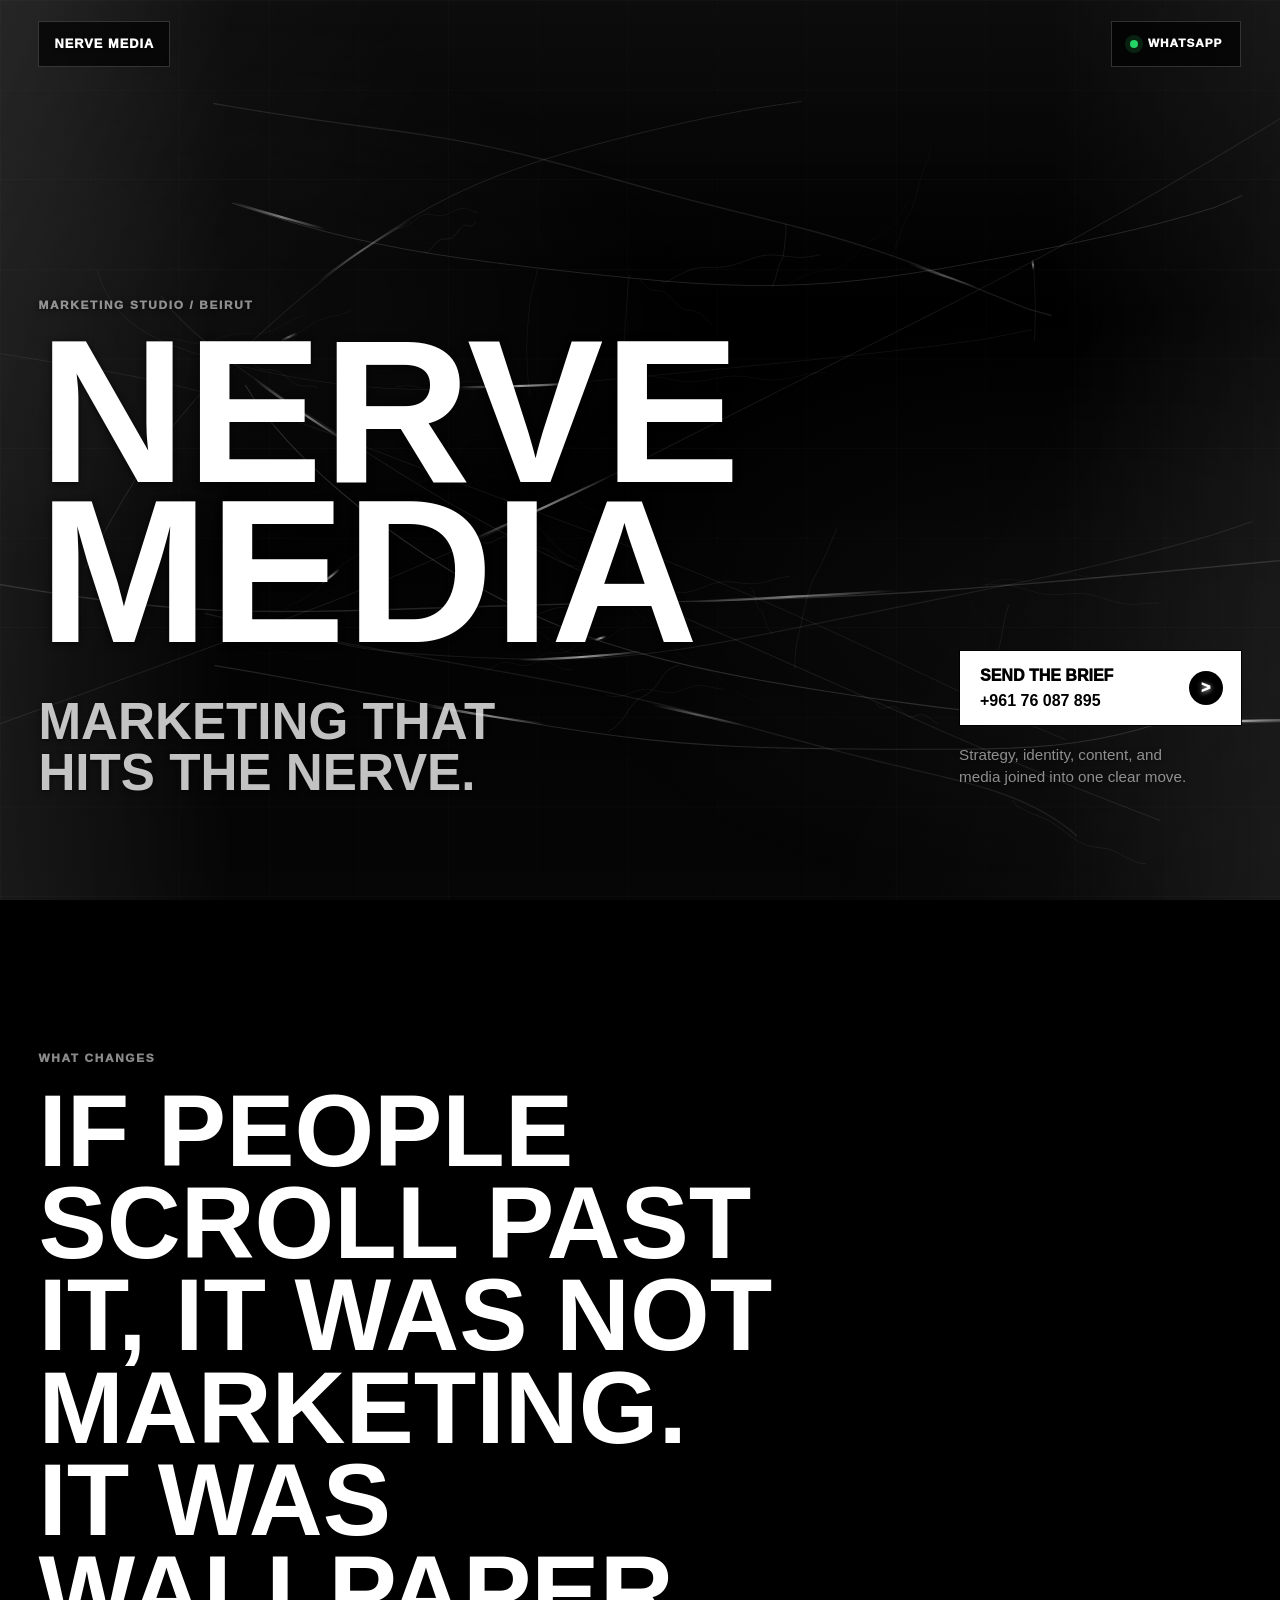
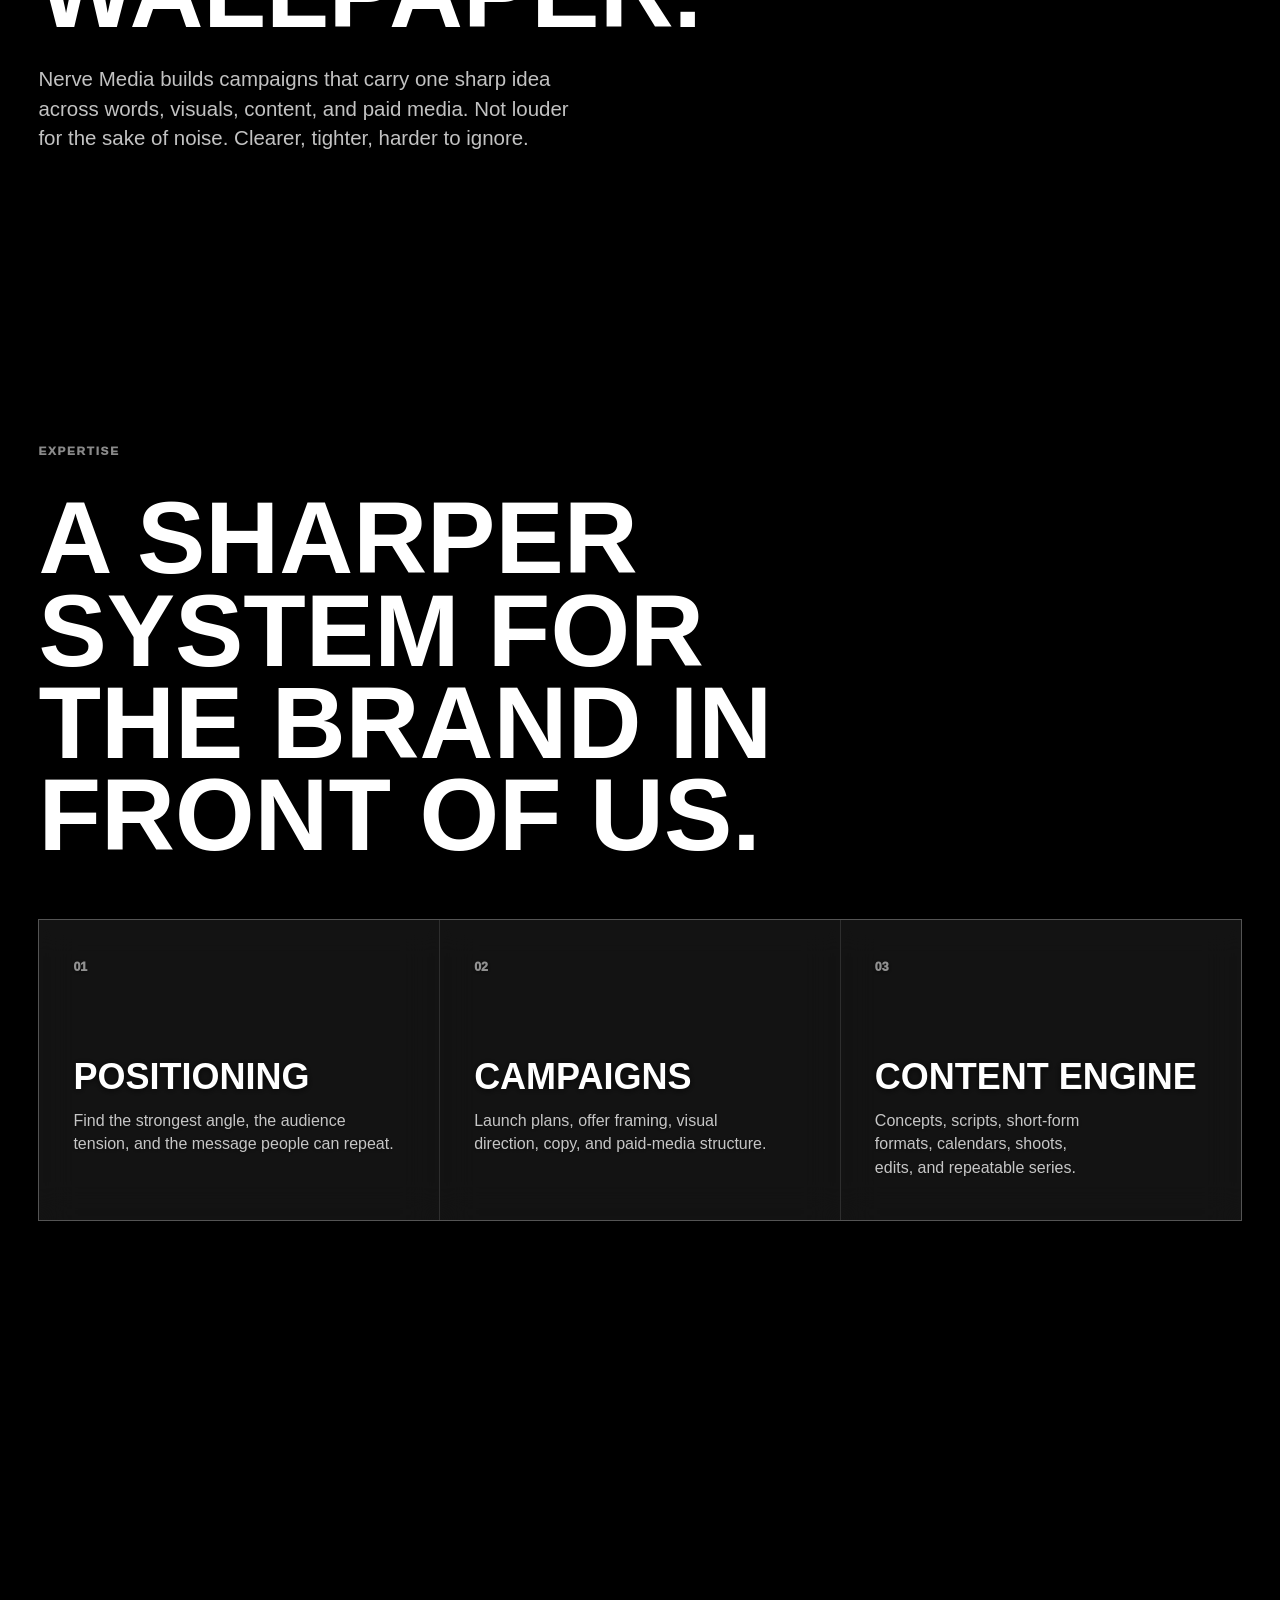
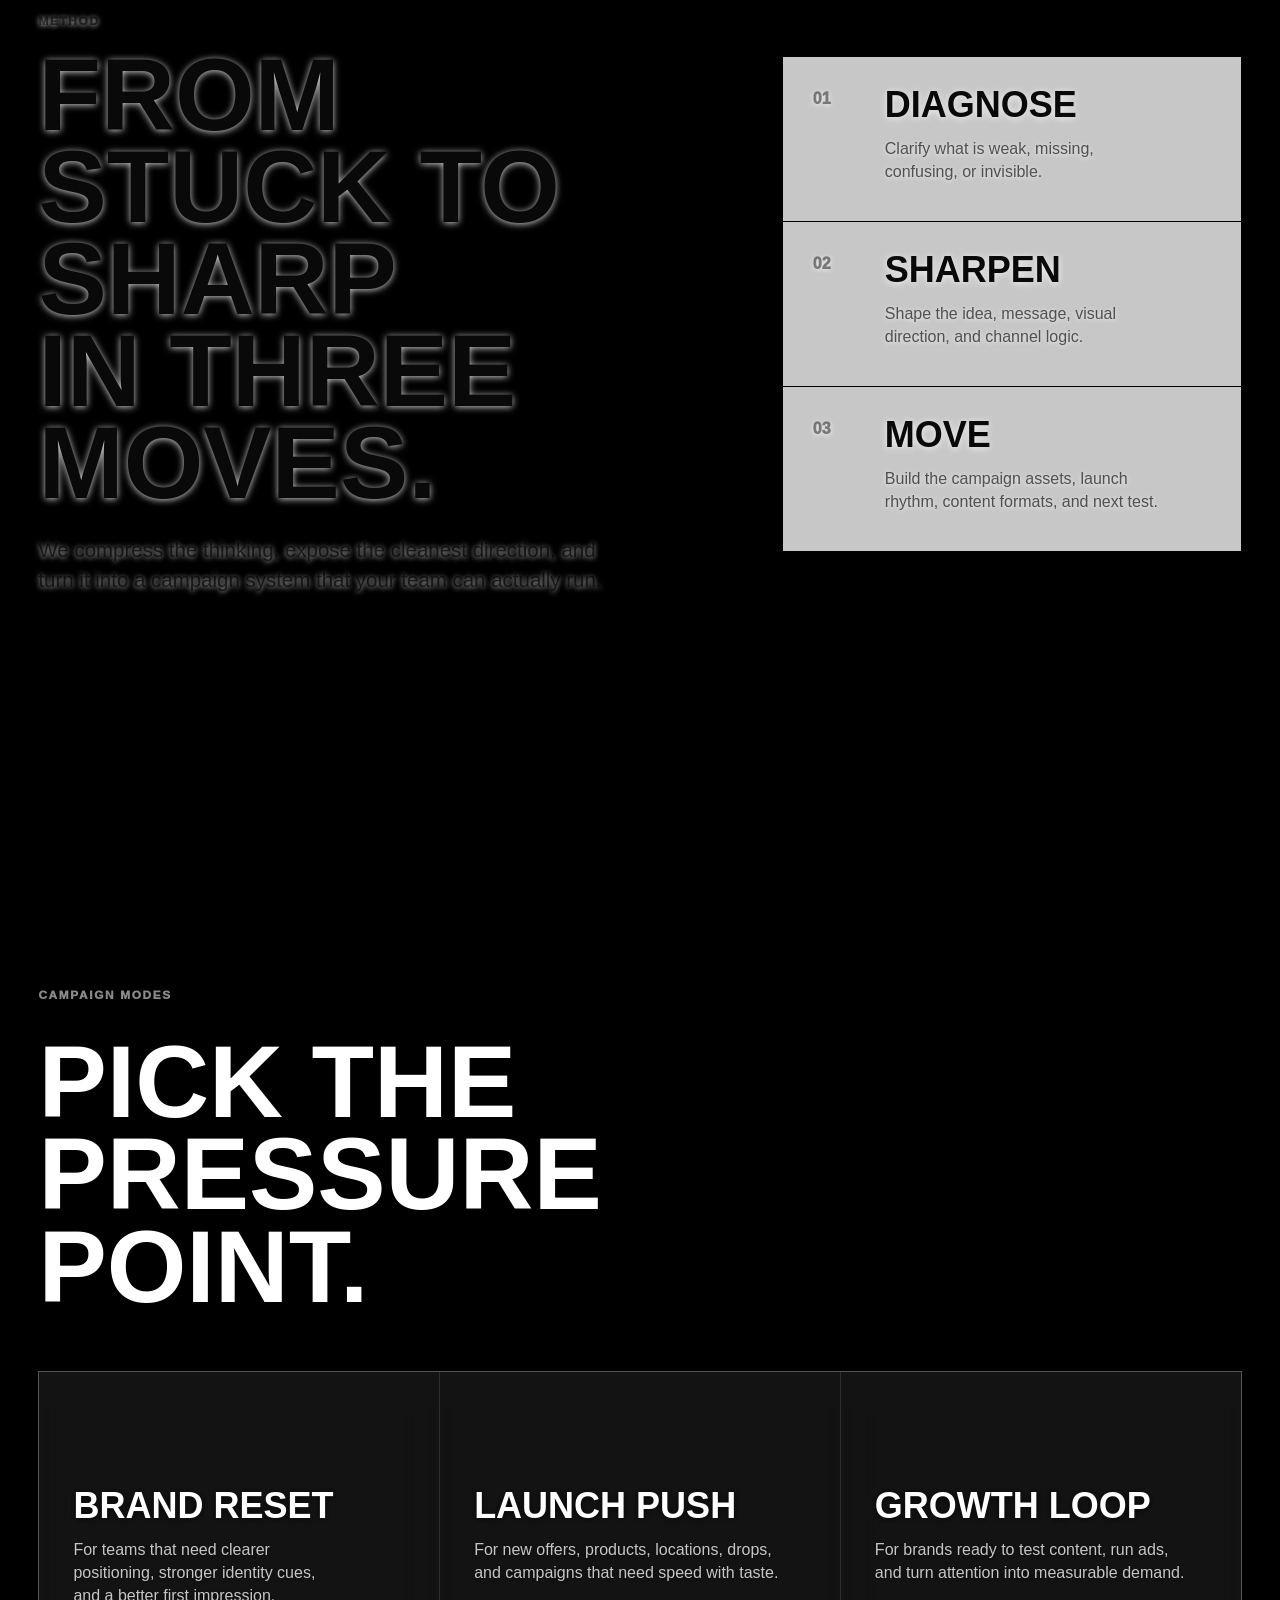
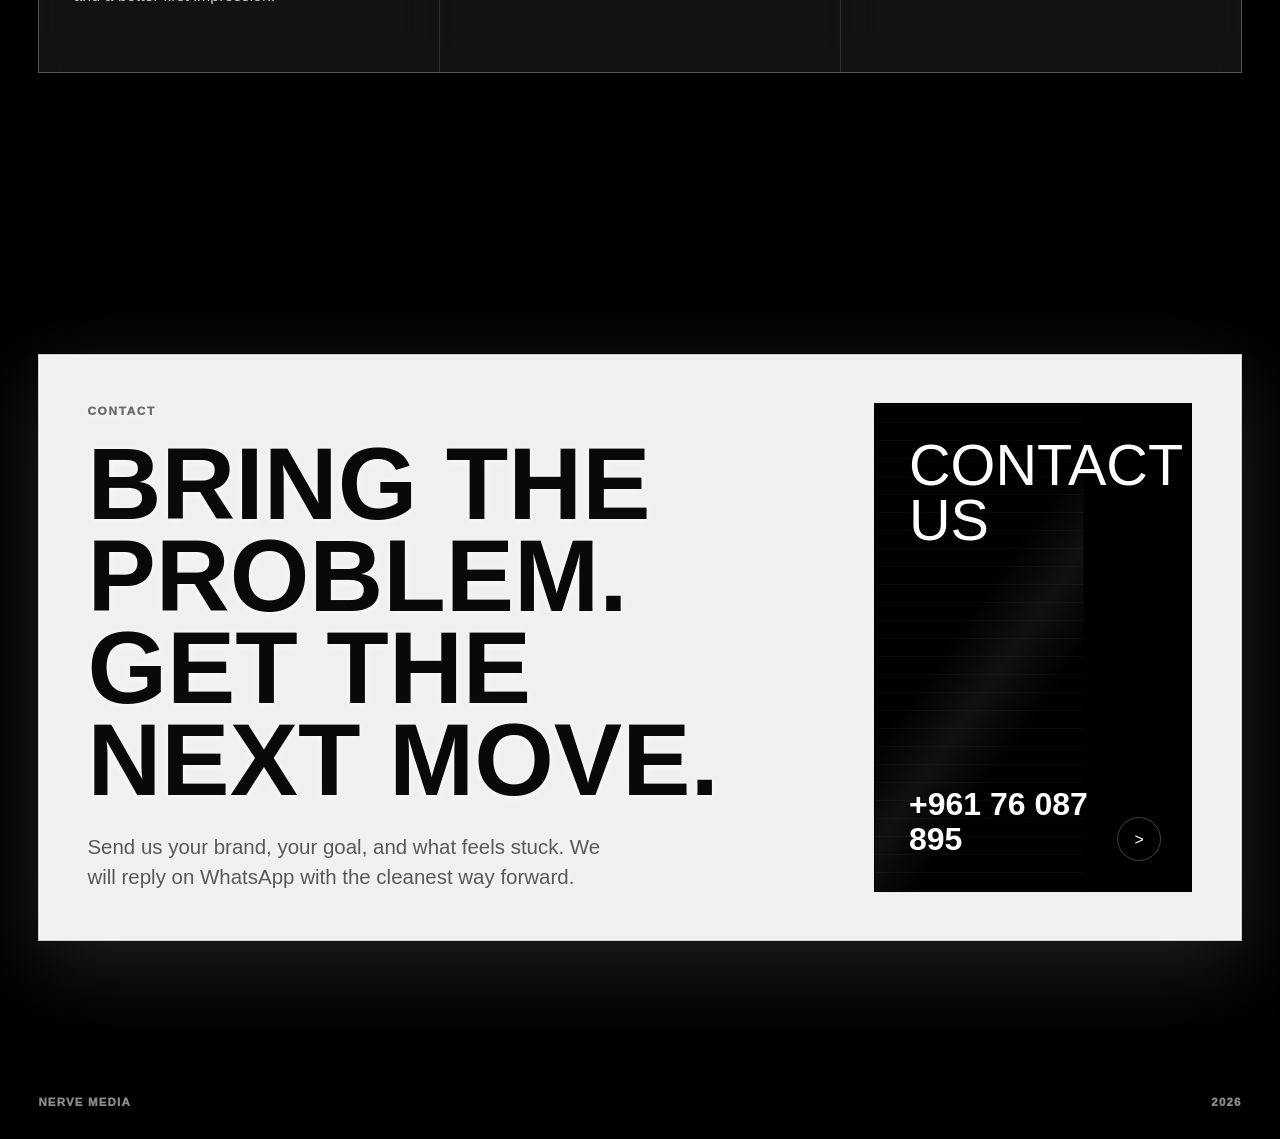
==== index.html @ c2b507af "v0.1.0" ====
<!DOCTYPE html>
<html lang="en">
  <head>
    <meta charset="utf-8" />
    <meta name="viewport" content="width=device-width, initial-scale=1" />
    <meta
      name="description"
      content="Nerve Media is a Beirut marketing studio for sharper strategy, content, identity, and campaigns."
    />
    <meta name="theme-color" content="#000000" />
    <title>Nerve Media | Marketing That Hits The Nerve</title>
    <link
      rel="icon"
      href="data:image/svg+xml,%3Csvg xmlns='http://www.w3.org/2000/svg' viewBox='0 0 64 64'%3E%3Crect width='64' height='64' fill='%23000'/%3E%3Cpath d='M8 45V19h8l12 15V19h8v26h-8L16 30v15z' fill='%23fff'/%3E%3Cpath d='M42 45V19h5l5 13 5-13h5v26h-6V31l-4 10h-1l-4-10v14z' fill='%23fff'/%3E%3C/svg%3E"
    />
    <link rel="stylesheet" href="styles.css?v=5" />
  </head>
  <body>
    <canvas class="nerve-canvas" id="nerveCanvas" aria-hidden="true"></canvas>
    <div class="background-field" aria-hidden="true"></div>
    <div class="scroll-progress" aria-hidden="true"></div>

    <header class="site-header" data-pulse-item>
      <a class="brand" href="#top" aria-label="Nerve Media home">
        <span class="brand-mark">NERVE MEDIA</span>
      </a>

      <a class="whatsapp-button magnetic" href="https://wa.me/96176087895" target="_blank" rel="noopener">
        <span class="whatsapp-dot" aria-hidden="true"></span>
        <span>WhatsApp</span>
      </a>
    </header>

    <main id="top">
      <section class="hero section-frame" aria-labelledby="hero-title">
        <div class="hero-copy" data-reveal data-pulse-item>
          <p class="eyebrow">Marketing studio / Beirut</p>
          <h1 id="hero-title" class="load-title">
            <span>Nerve</span>
            <span>Media</span>
          </h1>
          <p class="hero-line">Marketing that hits the nerve.</p>
        </div>

        <div class="hero-actions" data-reveal data-pulse-item>
          <a class="button button-primary magnetic" href="https://wa.me/96176087895" target="_blank" rel="noopener">
            <span>Send the brief</span>
            <strong>+961 76 087 895</strong>
          </a>
          <p>
            Strategy, identity, content, and media joined into one clear move.
          </p>
        </div>
      </section>

      <section class="manifesto section-frame" aria-labelledby="manifesto-title">
        <div class="section-label" data-reveal>What changes</div>
        <h2 id="manifesto-title" data-reveal data-pulse-item>
          If people scroll past it, it was not marketing. It was wallpaper.
        </h2>
        <p data-reveal data-pulse-item>
          Nerve Media builds campaigns that carry one sharp idea across words,
          visuals, content, and paid media. Not louder for the sake of noise.
          Clearer, tighter, harder to ignore.
        </p>
      </section>

      <section class="expertise section-frame" id="expertise" aria-labelledby="expertise-title">
        <div class="section-head" data-reveal data-pulse-item>
          <div class="section-label">Expertise</div>
          <h2 id="expertise-title">A sharper system for the brand in front of us.</h2>
        </div>

        <div class="expertise-grid">
          <article class="expertise-card" data-reveal data-pulse-item>
            <span>01</span>
            <h3>Positioning</h3>
            <p>Find the strongest angle, the audience tension, and the message people can repeat.</p>
          </article>
          <article class="expertise-card" data-reveal data-pulse-item>
            <span>02</span>
            <h3>Campaigns</h3>
            <p>Launch plans, offer framing, visual direction, copy, and paid-media structure.</p>
          </article>
          <article class="expertise-card" data-reveal data-pulse-item>
            <span>03</span>
            <h3>Content engine</h3>
            <p>Concepts, scripts, short-form formats, calendars, shoots, edits, and repeatable series.</p>
          </article>
        </div>
      </section>

      <section class="method light-zone" id="method" aria-labelledby="method-title">
        <div class="method-inner">
          <div class="method-copy" data-reveal data-pulse-item>
            <div class="section-label dark">Method</div>
            <h2 id="method-title">From stuck to sharp in three moves.</h2>
            <p>
              We compress the thinking, expose the cleanest direction, and turn
              it into a campaign system that your team can actually run.
            </p>
          </div>

          <div class="method-steps">
            <article data-reveal data-pulse-item>
              <span>01</span>
              <div>
                <h3>Diagnose</h3>
                <p>Clarify what is weak, missing, confusing, or invisible.</p>
              </div>
            </article>
            <article data-reveal data-pulse-item>
              <span>02</span>
              <div>
                <h3>Sharpen</h3>
                <p>Shape the idea, message, visual direction, and channel logic.</p>
              </div>
            </article>
            <article data-reveal data-pulse-item>
              <span>03</span>
              <div>
                <h3>Move</h3>
                <p>Build the campaign assets, launch rhythm, content formats, and next test.</p>
              </div>
            </article>
          </div>
        </div>
      </section>

      <section class="proof section-frame" aria-labelledby="proof-title">
        <div class="section-head" data-reveal data-pulse-item>
          <div class="section-label">Campaign modes</div>
          <h2 id="proof-title">Pick the pressure point.</h2>
        </div>

        <div class="mode-grid">
          <article class="mode-card" data-reveal data-pulse-item>
            <h3>Brand reset</h3>
            <p>For teams that need clearer positioning, stronger identity cues, and a better first impression.</p>
          </article>
          <article class="mode-card" data-reveal data-pulse-item>
            <h3>Launch push</h3>
            <p>For new offers, products, locations, drops, and campaigns that need speed with taste.</p>
          </article>
          <article class="mode-card" data-reveal data-pulse-item>
            <h3>Growth loop</h3>
            <p>For brands ready to test content, run ads, and turn attention into measurable demand.</p>
          </article>
        </div>
      </section>

      <section class="contact section-frame" id="contact" aria-labelledby="contact-title">
        <div class="contact-panel" data-reveal data-pulse-item>
          <div class="contact-copy">
            <div class="section-label dark">Contact</div>
            <h2 id="contact-title">
              <span>Bring the problem.</span>
              <span>Get the next move.</span>
            </h2>
            <p>
              Send us your brand, your goal, and what feels stuck. We will reply
              on WhatsApp with the cleanest way forward.
            </p>
          </div>

          <a class="message-card magnetic" href="https://wa.me/96176087895" target="_blank" rel="noopener">
            <span class="message-label">Contact Us</span>
            <strong>+961 76 087 895</strong>
          </a>
        </div>
      </section>
    </main>

    <footer class="site-footer">
      <span>Nerve Media</span>
      <span id="currentYear">2026</span>
    </footer>

    <script src="app.js?v=5" defer></script>
  </body>
</html>
---- styles.css ----
:root {
  --black: #000;
  --white: #fff;
  --ink: #090909;
  --soft: rgba(255, 255, 255, 0.76);
  --muted: rgba(255, 255, 255, 0.54);
  --line: rgba(255, 255, 255, 0.18);
  --dark-line: rgba(0, 0, 0, 0.14);
  --pad: clamp(18px, 3vw, 44px);
  --max: 1240px;
  --scroll: 0;
  color-scheme: dark;
}

* {
  box-sizing: border-box;
}

html {
  scroll-behavior: smooth;
}

body {
  min-width: 320px;
  margin: 0;
  overflow-x: hidden;
  background: var(--black);
  color: var(--white);
  font-family: Arial, Helvetica, sans-serif;
  line-height: 1.45;
  transition: background-color 900ms cubic-bezier(0.2, 0.8, 0.2, 1), color 900ms cubic-bezier(0.2, 0.8, 0.2, 1);
}

body.is-light {
  background: var(--white);
  color: var(--ink);
  color-scheme: light;
}

body::before,
body::after {
  position: fixed;
  inset: 0;
  z-index: -5;
  pointer-events: none;
  content: "";
  transition: opacity 680ms ease, filter 680ms ease;
}

body::before {
  background-image:
    linear-gradient(rgba(255, 255, 255, 0.055) 1px, transparent 1px),
    linear-gradient(90deg, rgba(255, 255, 255, 0.045) 1px, transparent 1px);
  background-size: clamp(54px, 7vw, 104px) clamp(54px, 7vw, 104px);
  opacity: 0.48;
  transform: translateY(calc(var(--scroll) * -44px));
}

body::after {
  background:
    linear-gradient(90deg, rgba(255, 255, 255, 0.12), transparent 18%, transparent 82%, rgba(255, 255, 255, 0.08)),
    linear-gradient(180deg, rgba(255, 255, 255, 0.08), transparent 35%, rgba(255, 255, 255, 0.04));
  opacity: 0.65;
}

body.is-light::before {
  filter: invert(1);
  opacity: 0.2;
}

body.is-light::after {
  filter: invert(1);
  opacity: 0.18;
}

a {
  color: inherit;
  text-decoration: none;
}

button {
  font: inherit;
}

.nerve-canvas {
  position: fixed;
  inset: 0;
  z-index: -4;
  width: 100%;
  height: 100%;
  opacity: 0.82;
  pointer-events: none;
  transition: filter 900ms cubic-bezier(0.2, 0.8, 0.2, 1), opacity 900ms cubic-bezier(0.2, 0.8, 0.2, 1);
}

body.is-light .nerve-canvas {
  filter: invert(1);
  opacity: 0.48;
}

.background-field {
  position: fixed;
  inset: 0;
  z-index: -3;
  overflow: hidden;
  pointer-events: none;
  background:
    linear-gradient(115deg, rgba(255, 255, 255, 0.045), transparent 28%, transparent 72%, rgba(255, 255, 255, 0.035)),
    radial-gradient(ellipse at 18% 34%, rgba(255, 255, 255, 0.055), transparent 34%),
    radial-gradient(ellipse at 82% 68%, rgba(255, 255, 255, 0.045), transparent 38%);
  opacity: 0.9;
  transition: filter 900ms cubic-bezier(0.2, 0.8, 0.2, 1), opacity 900ms cubic-bezier(0.2, 0.8, 0.2, 1);
}

body.is-light .background-field {
  filter: invert(1);
  opacity: 0.26;
}

.scroll-progress {
  position: fixed;
  top: 0;
  left: 0;
  z-index: 80;
  width: 100%;
  height: 2px;
  background: currentColor;
  transform: scaleX(var(--scroll));
  transform-origin: left center;
}

.site-header {
  position: fixed;
  top: 0;
  left: 0;
  right: 0;
  z-index: 50;
  display: flex;
  align-items: center;
  justify-content: space-between;
  width: min(calc(100% - (var(--pad) * 2)), var(--max));
  min-height: 74px;
  margin: 0 auto;
  padding-top: 14px;
}

.brand,
.whatsapp-button {
  border: 1px solid var(--line);
  background: rgba(0, 0, 0, 0.68);
  color: var(--white);
  text-shadow: 0 1px 8px rgba(0, 0, 0, 0.72);
  backdrop-filter: blur(18px);
}

body.is-light .brand,
body.is-light .whatsapp-button {
  border-color: rgba(0, 0, 0, 0.16);
  background: rgba(255, 255, 255, 0.74);
  color: var(--ink);
  text-shadow: 0 1px 8px rgba(255, 255, 255, 0.72);
}

.brand {
  display: inline-flex;
  align-items: center;
  min-height: 46px;
  padding: 0 15px;
  font-size: clamp(0.68rem, 2vw, 0.8rem);
  font-weight: 950;
  text-transform: uppercase;
  letter-spacing: 0.08em;
}

.brand-mark {
  white-space: nowrap;
}

.whatsapp-button {
  position: relative;
  display: inline-flex;
  align-items: center;
  gap: 10px;
  min-height: 46px;
  padding: 0 18px;
  overflow: hidden;
  font-size: 0.74rem;
  font-weight: 950;
  text-transform: uppercase;
  letter-spacing: 0.08em;
  transition: transform 220ms ease, border-color 220ms ease, background 220ms ease;
}

.whatsapp-button::before {
  position: absolute;
  inset: 0;
  z-index: -1;
  content: "";
  background: linear-gradient(120deg, transparent, rgba(255, 255, 255, 0.24), transparent);
  transform: translateX(-110%);
  transition: transform 520ms ease;
}

.whatsapp-button:hover,
.whatsapp-button:focus-visible {
  transform: translateY(-2px);
  border-color: currentColor;
}

.whatsapp-button:hover::before,
.whatsapp-button:focus-visible::before {
  transform: translateX(110%);
}

.whatsapp-dot {
  width: 8px;
  height: 8px;
  border-radius: 50%;
  background: #25d366;
  box-shadow: 0 0 0 5px rgba(37, 211, 102, 0.14);
}

.section-frame {
  width: min(calc(100% - (var(--pad) * 2)), var(--max));
  margin: 0 auto;
}

.hero {
  display: grid;
  grid-template-columns: minmax(0, 1fr) minmax(260px, 0.34fr);
  align-items: end;
  gap: clamp(28px, 7vw, 96px);
  min-height: 100svh;
  padding: 136px 0 clamp(58px, 9vw, 102px);
}

.hero-copy {
  max-width: 930px;
}

.eyebrow,
.section-label {
  margin: 0 0 18px;
  color: var(--muted);
  font-size: 0.74rem;
  font-weight: 950;
  text-transform: uppercase;
  letter-spacing: 0.14em;
  text-shadow: 0 1px 5px rgba(0, 0, 0, 0.7);
}

body.is-light .eyebrow,
body.is-light .section-label {
  color: rgba(0, 0, 0, 0.55);
  text-shadow: 0 1px 5px rgba(255, 255, 255, 0.76);
}

.section-label.dark {
  color: rgba(0, 0, 0, 0.56);
  text-shadow: 0 1px 5px rgba(255, 255, 255, 0.72);
}

h1,
h2,
h3,
p {
  text-wrap: balance;
}

h1,
h2,
h3 {
  text-shadow: 0 1px 7px rgba(0, 0, 0, 0.72);
}

body.is-light h1,
body.is-light h2,
body.is-light h3,
.method h2,
.method h3,
.contact h2 {
  text-shadow: 0 1px 7px rgba(255, 255, 255, 0.82);
}

p,
.expertise-card,
.mode-card,
.method-steps article {
  text-shadow: 0 1px 5px rgba(0, 0, 0, 0.58);
}

body.is-light p,
.method p,
.contact p,
.method-steps article {
  text-shadow: 0 1px 5px rgba(255, 255, 255, 0.76);
}

.button,
.contact-panel {
  text-shadow: 0 1px 5px rgba(255, 255, 255, 0.76);
}

.message-card,
.message-card * {
  text-shadow: 0 1px 5px rgba(0, 0, 0, 0.72);
}

.hero h1 {
  position: relative;
  margin: 0;
  font-family: Impact, "Arial Black", "Helvetica Neue", Arial, sans-serif;
  font-size: clamp(5rem, 16vw, 14.6rem);
  font-weight: 900;
  line-height: 0.78;
  text-transform: uppercase;
  letter-spacing: 0;
}

.hero h1 span {
  display: block;
  transform-origin: left center;
}

.hero h1 {
  transition: text-shadow 420ms ease, color 420ms ease;
}

.hero h1:hover {
  text-shadow: 0 0 18px rgba(255, 255, 255, 0.2), 0 1px 7px rgba(0, 0, 0, 0.72);
}

.hero-line {
  max-width: 740px;
  margin: clamp(24px, 4vw, 44px) 0 0;
  color: var(--soft);
  font-size: clamp(1.36rem, 4vw, 3.4rem);
  font-weight: 900;
  line-height: 1;
  text-transform: uppercase;
  letter-spacing: 0;
}

.hero-actions {
  display: grid;
  gap: 18px;
  margin-bottom: 10px;
}

.hero-actions p {
  max-width: 330px;
  margin: 0;
  color: var(--muted);
  font-size: 0.95rem;
}

.button {
  position: relative;
  display: flex;
  flex-direction: column;
  justify-content: center;
  gap: 2px;
  min-height: 76px;
  padding: 0 20px;
  overflow: hidden;
  border: 1px solid currentColor;
  background: var(--white);
  color: var(--black);
  font-weight: 950;
  text-transform: uppercase;
  transition: transform 220ms ease, box-shadow 220ms ease;
}

.button::after {
  position: absolute;
  right: 18px;
  top: 50%;
  width: 34px;
  height: 34px;
  display: grid;
  place-items: center;
  border-radius: 50%;
  background: var(--black);
  color: var(--white);
  content: ">";
  transform: translateY(-50%);
}

.button strong {
  white-space: nowrap;
}

.button:hover,
.button:focus-visible {
  transform: translateY(-3px);
  box-shadow: 0 14px 40px rgba(255, 255, 255, 0.16);
}

.manifesto {
  padding: clamp(82px, 12vw, 150px) 0;
}

.manifesto h2,
.section-head h2,
.method h2,
.contact h2 {
  max-width: 900px;
  margin: 0;
  font-family: Impact, "Arial Black", "Helvetica Neue", Arial, sans-serif;
  font-size: clamp(3rem, 8vw, 8rem);
  font-weight: 900;
  line-height: 0.9;
  text-transform: uppercase;
  letter-spacing: 0;
}

.manifesto p,
.method-copy p,
.contact-copy p {
  max-width: 720px;
  margin: 26px 0 0;
  color: var(--soft);
  font-size: clamp(1.04rem, 1.8vw, 1.28rem);
}

.expertise,
.proof {
  padding: clamp(74px, 11vw, 140px) 0;
}

.section-head {
  display: grid;
  gap: 14px;
  margin-bottom: clamp(30px, 5vw, 58px);
}

.expertise-grid,
.mode-grid {
  display: grid;
  grid-template-columns: repeat(3, minmax(0, 1fr));
  gap: 1px;
  border: 1px solid var(--line);
  background: var(--line);
}

.expertise-card,
.mode-card {
  position: relative;
  min-height: 300px;
  padding: clamp(20px, 3vw, 34px);
  overflow: hidden;
  background: rgba(0, 0, 0, 0.58);
  backdrop-filter: blur(16px);
}

[data-pulse-item] {
  isolation: isolate;
}

[data-pulse-item]:not(.site-header) {
  position: relative;
}

[data-pulse-item]::before {
  position: absolute;
  inset: var(--pulse-inset, 50% auto auto 50%);
  width: 90px;
  height: 1px;
  content: "";
  pointer-events: none;
  background: linear-gradient(90deg, transparent, currentColor, transparent);
  opacity: 0;
  transform: translate(-50%, -50%) rotate(-14deg) scaleX(0.2);
}

.pulse-now::before {
  animation: localPulse 780ms ease-out both;
}

.expertise-card span {
  color: var(--muted);
  font-size: 0.78rem;
  font-weight: 950;
}

.expertise-card h3,
.mode-card h3,
.method-steps h3 {
  margin: 82px 0 14px;
  font-size: clamp(1.35rem, 3vw, 2.25rem);
  line-height: 1;
  text-transform: uppercase;
}

.expertise-card p,
.mode-card p,
.method-steps p {
  margin: 0;
  color: var(--soft);
}

.method {
  position: relative;
  margin: clamp(56px, 8vw, 110px) 0;
  padding: clamp(82px, 12vw, 150px) var(--pad);
  color: var(--ink);
}

.method-inner {
  display: grid;
  grid-template-columns: minmax(0, 0.9fr) minmax(320px, 0.62fr);
  gap: clamp(34px, 6vw, 76px);
  width: min(100%, var(--max));
  margin: 0 auto;
}

.method-copy p {
  color: rgba(0, 0, 0, 0.66);
}

.method-steps {
  display: grid;
  align-content: center;
  gap: 1px;
  border: 1px solid var(--dark-line);
  background: var(--dark-line);
}

.method-steps article {
  position: relative;
  display: grid;
  grid-template-columns: 54px minmax(0, 1fr);
  gap: 18px;
  min-height: 164px;
  padding: clamp(20px, 3vw, 30px);
  overflow: hidden;
  background: rgba(255, 255, 255, 0.78);
  color: var(--ink);
}

.method-steps span {
  font-weight: 950;
  color: rgba(0, 0, 0, 0.45);
}

.method-steps h3 {
  margin-top: 0;
}

.method-steps p {
  color: rgba(0, 0, 0, 0.62);
}

.contact {
  padding: clamp(80px, 11vw, 145px) 0 clamp(96px, 12vw, 160px);
}

.contact-panel {
  display: grid;
  grid-template-columns: minmax(0, 1fr) minmax(280px, 0.44fr);
  gap: clamp(28px, 5vw, 68px);
  align-items: stretch;
  padding: clamp(22px, 4vw, 48px);
  border: 1px solid rgba(0, 0, 0, 0.16);
  background: rgba(255, 255, 255, 0.94);
  color: var(--ink);
  box-shadow: 0 24px 80px rgba(255, 255, 255, 0.13), inset 0 0 0 1px rgba(255, 255, 255, 0.66);
}

.contact-copy {
  display: grid;
  align-content: center;
}

.contact-copy p {
  color: rgba(0, 0, 0, 0.64);
}

.contact h2 span {
  display: block;
}

.message-card {
  position: relative;
  display: flex;
  min-height: 270px;
  flex-direction: column;
  justify-content: space-between;
  padding: clamp(22px, 3vw, 34px);
  overflow: hidden;
  border: 1px solid rgba(0, 0, 0, 0.2);
  background:
    linear-gradient(135deg, rgba(0, 0, 0, 0.98), rgba(0, 0, 0, 0.78)),
    var(--black);
  color: var(--white);
  transition: transform 240ms ease, box-shadow 240ms ease, border-color 240ms ease;
}

.message-card::before {
  position: absolute;
  inset: 0;
  content: "";
  background:
    linear-gradient(125deg, transparent 0 38%, rgba(255, 255, 255, 0.16) 46%, transparent 54%),
    linear-gradient(rgba(255, 255, 255, 0.08) 1px, transparent 1px);
  background-size: 180% 100%, 100% 18px;
  opacity: 0.42;
  transform: translateX(-34%);
  transition: transform 520ms ease, opacity 520ms ease;
}

.message-card::after {
  position: absolute;
  right: clamp(20px, 3vw, 30px);
  bottom: clamp(20px, 3vw, 30px);
  display: grid;
  place-items: center;
  width: 42px;
  height: 42px;
  border: 1px solid rgba(255, 255, 255, 0.25);
  border-radius: 50%;
  color: var(--white);
  content: ">";
}

.message-card:hover,
.message-card:focus-visible {
  transform: translateY(-4px);
  border-color: rgba(255, 255, 255, 0.42);
  box-shadow: 0 24px 70px rgba(0, 0, 0, 0.28);
}

.message-card:hover::before,
.message-card:focus-visible::before {
  opacity: 0.72;
  transform: translateX(0);
}

.message-label {
  position: relative;
  /* Removed the 10ch restriction so it breathes better */
  max-width: 100%; 
  font-family: Impact, "Arial Black", "Helvetica Neue", Arial, sans-serif;
  /* Scaled down the minimum and maximum font sizes slightly */
  font-size: clamp(2.2rem, 4.5vw, 4rem); 
  line-height: 0.95;
  text-transform: uppercase;
}

.message-card strong {
  position: relative;
  /* Swapped the strict max-width for padding so it safely avoids the round arrow icon */
  padding-right: 50px; 
  /* Scaled down the font size */
  font-size: clamp(1.1rem, 2.5vw, 2rem);
  line-height: 1.1;
  /* Allowing the text to wrap instead of forcing it to stay on one overflowing line */
  white-space: normal; 
  word-break: break-word;
}

.site-footer {
  display: flex;
  justify-content: space-between;
  width: min(calc(100% - (var(--pad) * 2)), var(--max));
  margin: 0 auto;
  padding: 0 0 28px;
  color: var(--muted);
  font-size: 0.72rem;
  font-weight: 950;
  text-transform: uppercase;
  letter-spacing: 0.1em;
}

[data-reveal] {
  opacity: 0;
  transform: translateY(22px);
  transition: opacity 780ms ease, transform 780ms cubic-bezier(0.2, 0.85, 0.2, 1);
}

[data-reveal].is-visible {
  opacity: 1;
  transform: translateY(0);
}

.hero [data-reveal] {
  opacity: 1;
  transform: none;
}

.magnetic {
  will-change: transform;
}

@keyframes localPulse {
  0% {
    opacity: 0;
    transform: translate(-50%, -50%) rotate(-14deg) scaleX(0.2);
  }
  28% {
    opacity: 0.32;
  }
  100% {
    opacity: 0;
    transform: translate(70%, -50%) rotate(-14deg) scaleX(1.4);
  }
}

@media (max-width: 960px) {
  .hero,
  .method-inner,
  .contact-panel {
    grid-template-columns: 1fr;
  }

  .hero {
    align-content: center;
    gap: 24px;
  }

  .hero-actions {
    max-width: 440px;
  }

  .expertise-grid,
  .mode-grid {
    grid-template-columns: 1fr;
  }

  .expertise-card,
  .mode-card {
    min-height: 230px;
  }

  .expertise-card h3,
  .mode-card h3 {
    margin-top: 48px;
  }
}

@media (max-width: 620px) {
  :root {
    --pad: 18px;
  }

  .site-header {
    right: var(--pad);
    left: var(--pad);
    width: auto;
    min-height: 66px;
    padding-top: 10px;
  }

  .brand,
  .whatsapp-button {
    min-height: 42px;
  }

  .brand {
    padding: 0 11px;
  }

  .whatsapp-button {
    gap: 8px;
    padding: 0 12px;
    font-size: 0.68rem;
  }

  .hero {
    min-height: 100svh;
    padding-top: 112px;
    padding-bottom: 38px;
  }

  .nerve-canvas {
    opacity: 0.52;
  }

  .hero h1 {
    font-size: clamp(4.35rem, 21vw, 7.1rem);
  }

  .button {
    min-height: 70px;
    padding-right: 64px;
  }

  .manifesto h2,
  .section-head h2,
  .method h2,
  .contact h2 {
    font-size: clamp(2.7rem, 15vw, 4.7rem);
  }

  .method {
    padding-left: var(--pad);
    padding-right: var(--pad);
  }

  .method-steps article {
    grid-template-columns: 40px minmax(0, 1fr);
  }

  .contact-panel {
    padding: 20px;
  }

  .message-card {
    min-height: 230px;
  }

  .message-label {
    max-width: 10ch;
  }
}

@media (prefers-reduced-motion: reduce) {
  *,
  *::before,
  *::after {
    animation-duration: 1ms !important;
    animation-iteration-count: 1 !important;
    scroll-behavior: auto !important;
    transition-duration: 1ms !important;
  }
}
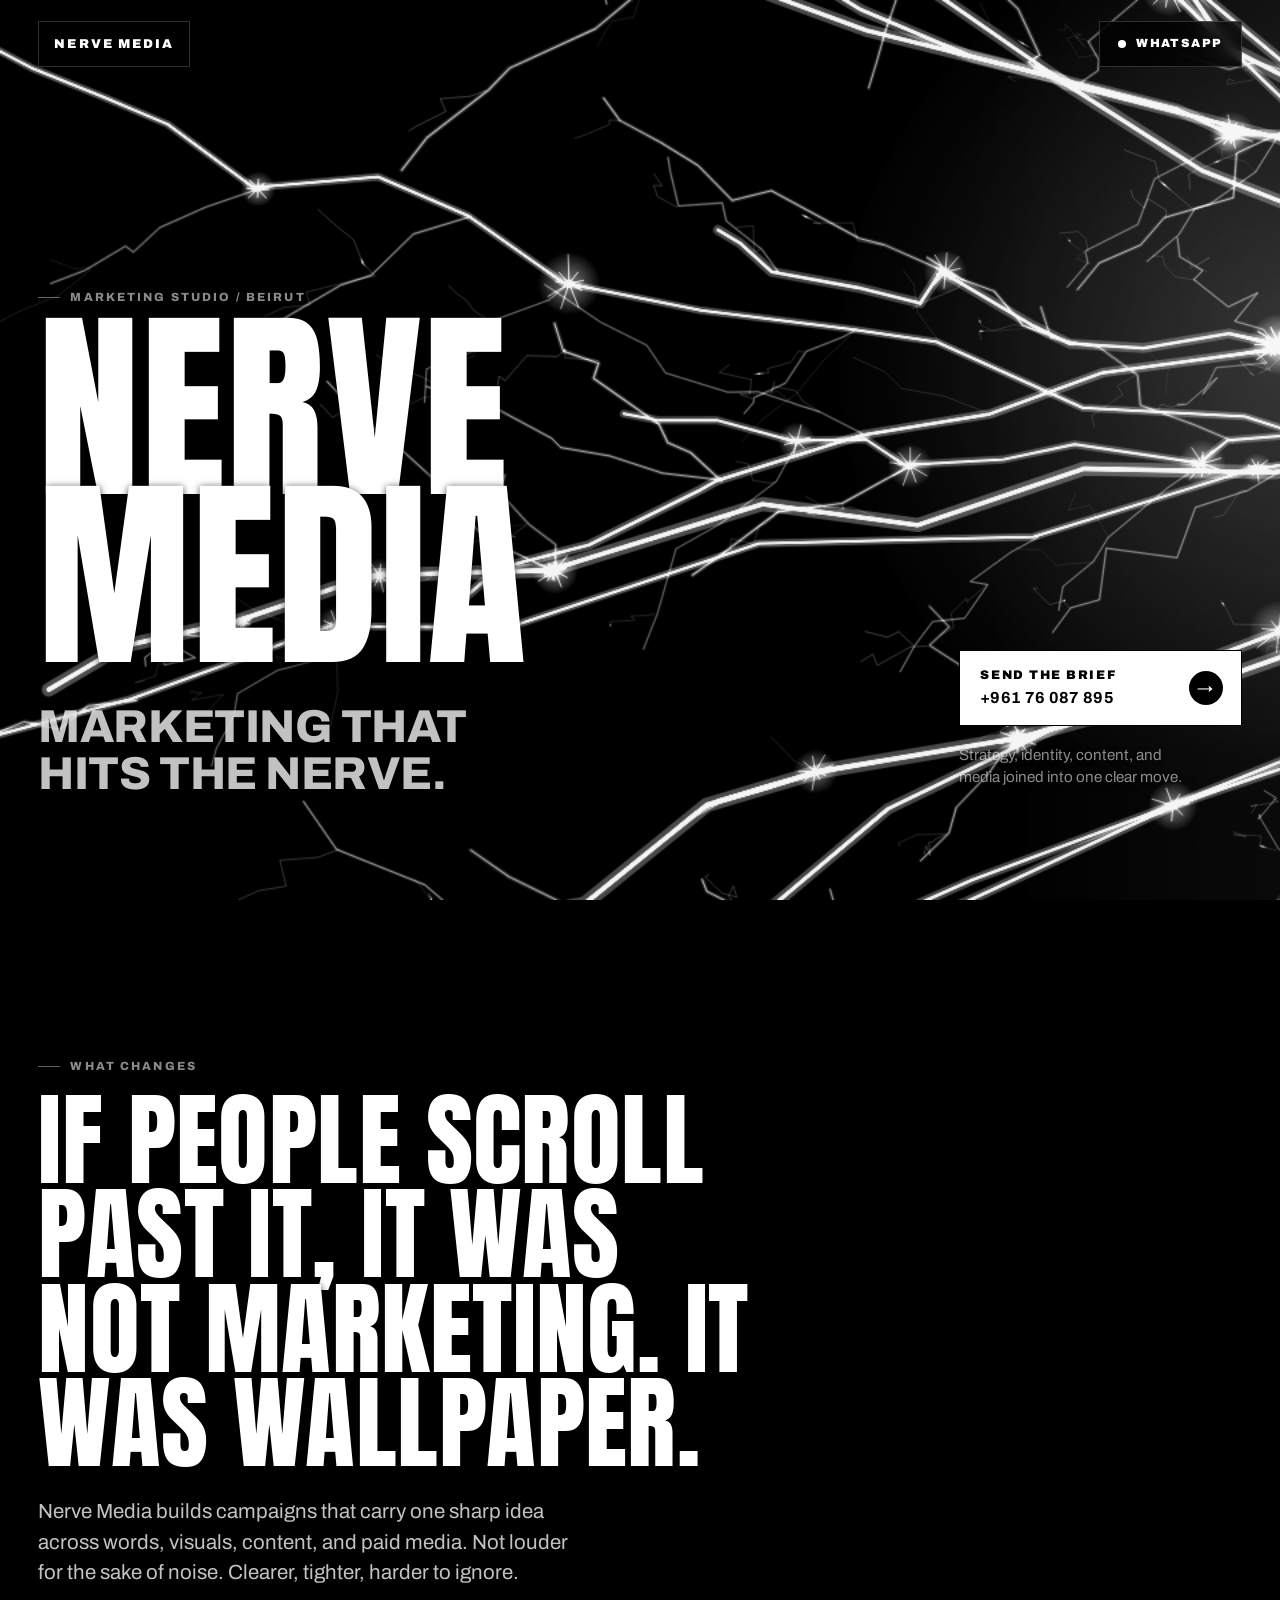
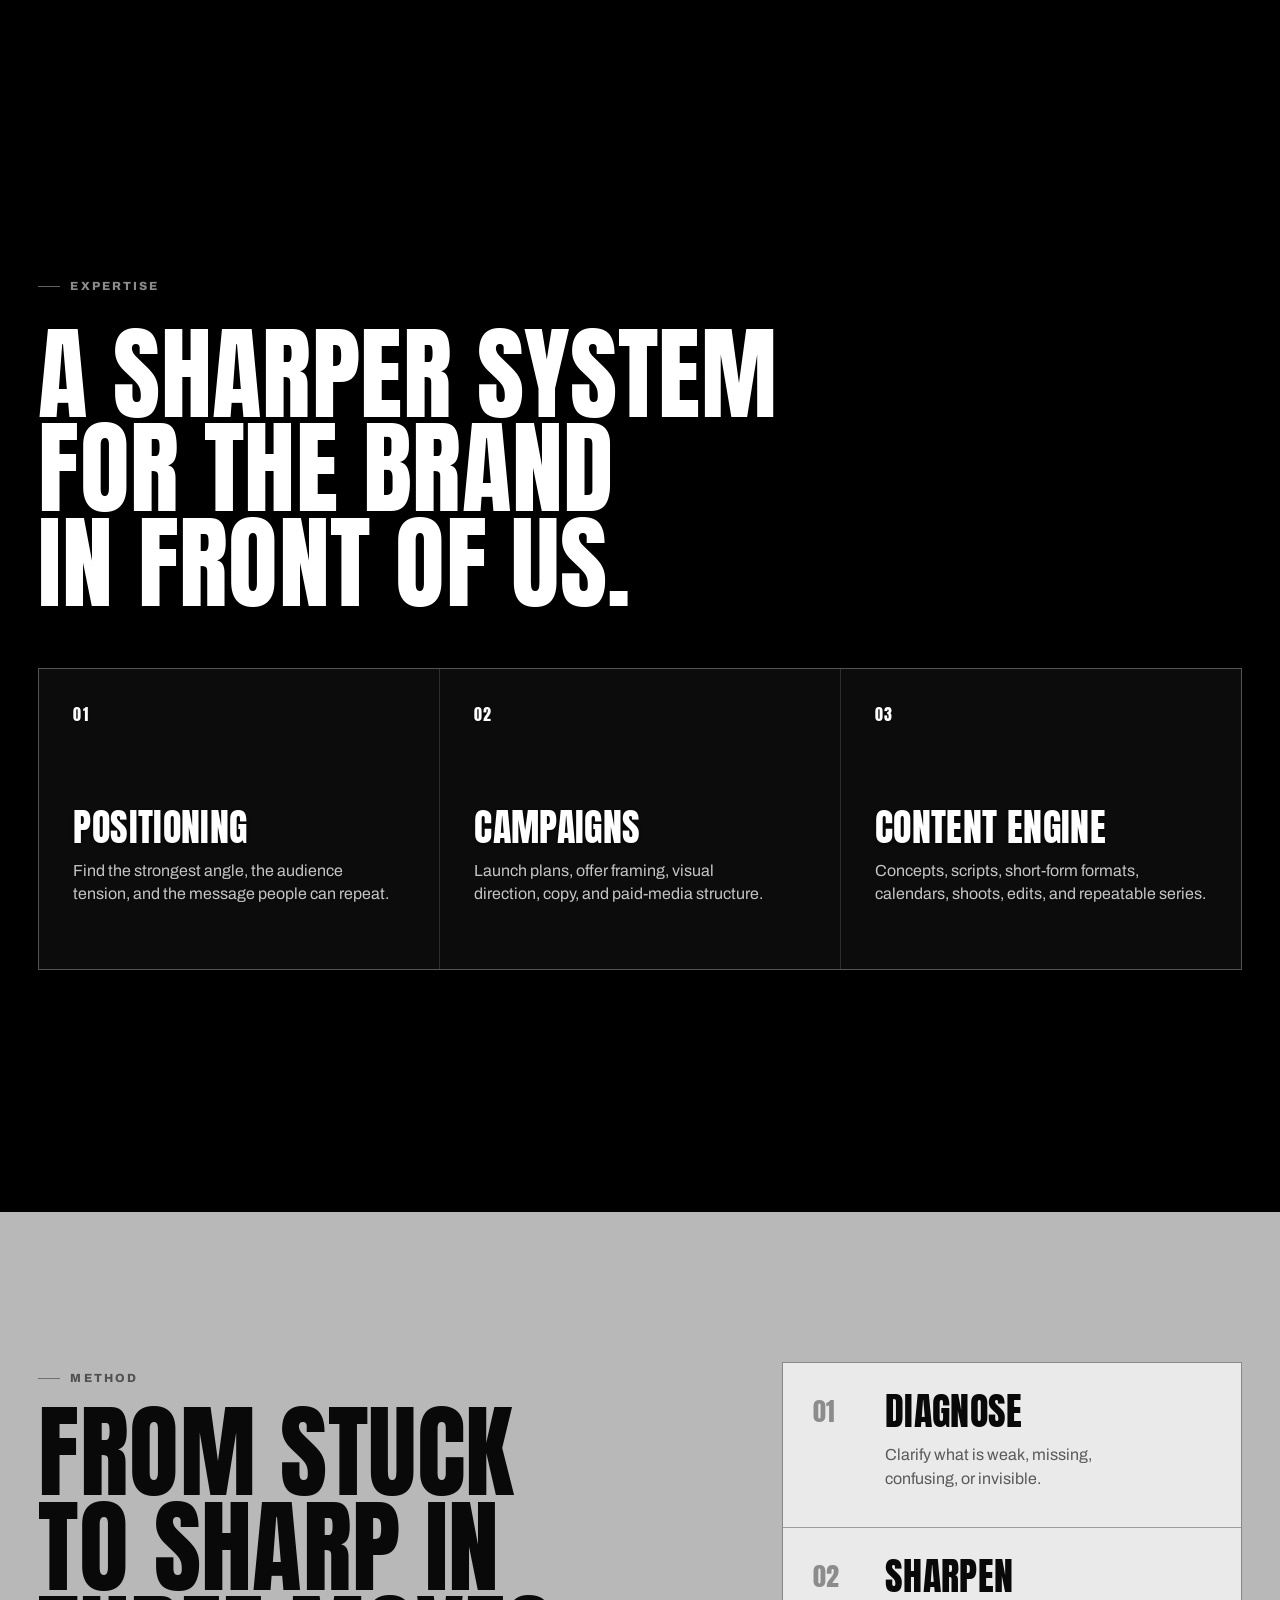
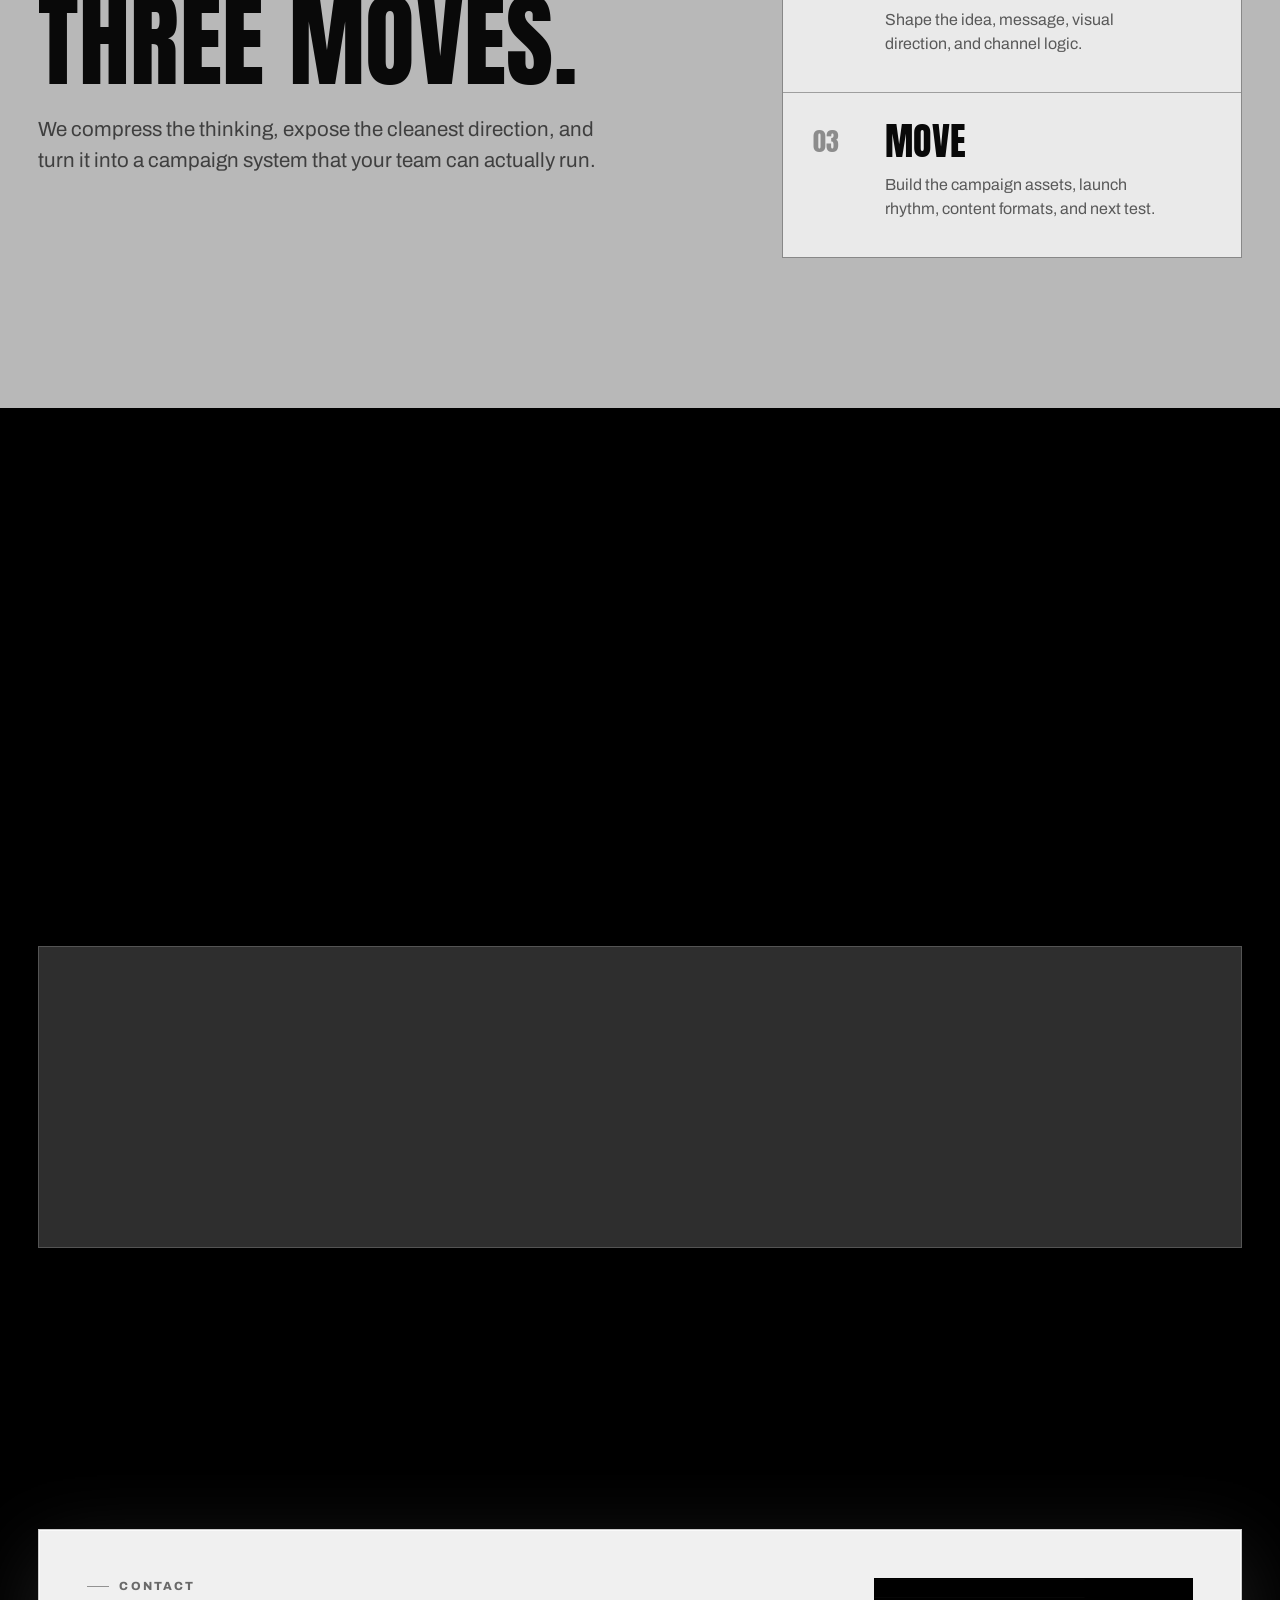
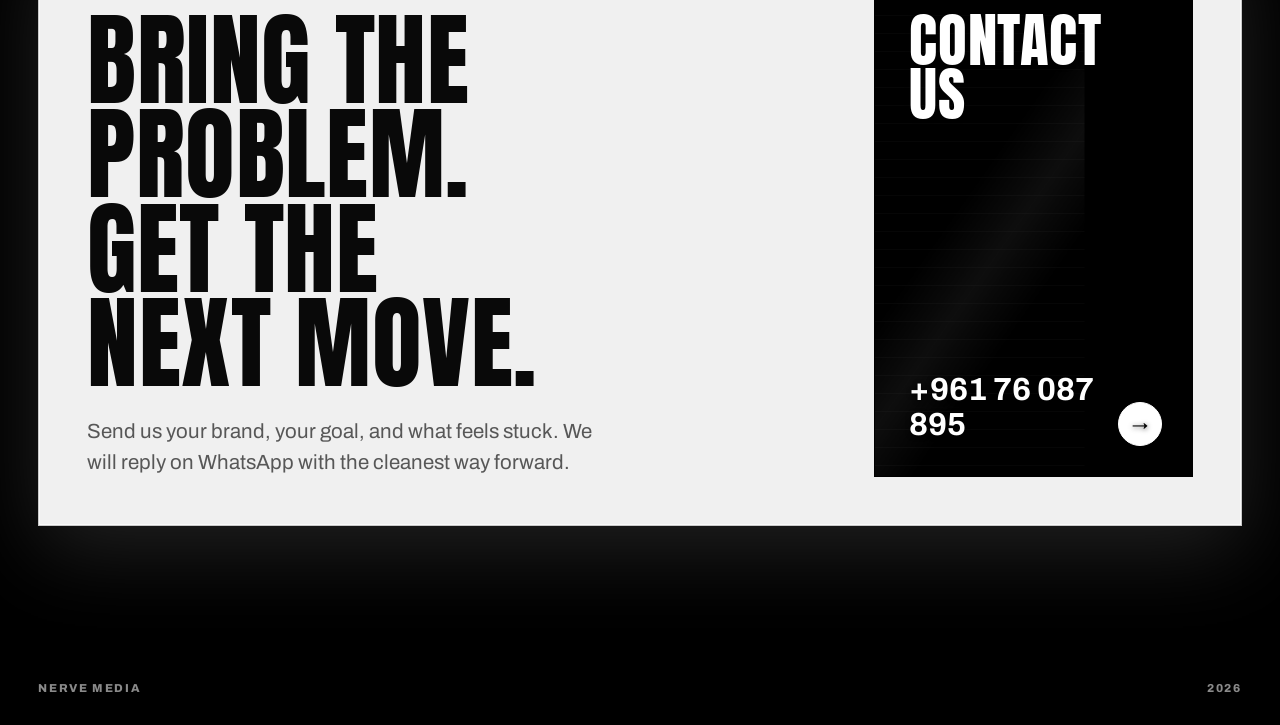
==== commit a244fbaf: "v0.2.0" ====
--- a/index.html
+++ b/index.html
@@ -13,11 +13,18 @@
       rel="icon"
       href="data:image/svg+xml,%3Csvg xmlns='http://www.w3.org/2000/svg' viewBox='0 0 64 64'%3E%3Crect width='64' height='64' fill='%23000'/%3E%3Cpath d='M8 45V19h8l12 15V19h8v26h-8L16 30v15z' fill='%23fff'/%3E%3Cpath d='M42 45V19h5l5 13 5-13h5v26h-6V31l-4 10h-1l-4-10v14z' fill='%23fff'/%3E%3C/svg%3E"
     />
-    <link rel="stylesheet" href="styles.css?v=5" />
+    <link rel="preconnect" href="https://fonts.googleapis.com" />
+    <link rel="preconnect" href="https://fonts.gstatic.com" crossorigin />
+    <link
+      href="https://fonts.googleapis.com/css2?family=Anton&family=Archivo:wght@400;500;600;700;800;900&family=Archivo+Expanded:wght@600;700;800;900&display=swap"
+      rel="stylesheet"
+    />
+    <link rel="stylesheet" href="styles.css?v=12" />
   </head>
   <body>
     <canvas class="nerve-canvas" id="nerveCanvas" aria-hidden="true"></canvas>
     <div class="background-field" aria-hidden="true"></div>
+    <div class="grain" aria-hidden="true"></div>
     <div class="scroll-progress" aria-hidden="true"></div>
 
     <header class="site-header" data-pulse-item>
@@ -25,7 +32,7 @@
         <span class="brand-mark">NERVE MEDIA</span>
       </a>
 
-      <a class="whatsapp-button magnetic" href="https://wa.me/96176087895" target="_blank" rel="noopener">
+      <a class="whatsapp-button" href="https://wa.me/96176087895" target="_blank" rel="noopener">
         <span class="whatsapp-dot" aria-hidden="true"></span>
         <span>WhatsApp</span>
       </a>
@@ -36,14 +43,14 @@
         <div class="hero-copy" data-reveal data-pulse-item>
           <p class="eyebrow">Marketing studio / Beirut</p>
           <h1 id="hero-title" class="load-title">
-            <span>Nerve</span>
-            <span>Media</span>
+            <span data-split>Nerve</span>
+            <span data-split>Media</span>
           </h1>
           <p class="hero-line">Marketing that hits the nerve.</p>
         </div>
 
         <div class="hero-actions" data-reveal data-pulse-item>
-          <a class="button button-primary magnetic" href="https://wa.me/96176087895" target="_blank" rel="noopener">
+          <a class="button button-primary" href="https://wa.me/96176087895" target="_blank" rel="noopener">
             <span>Send the brief</span>
             <strong>+961 76 087 895</strong>
           </a>
@@ -163,7 +170,7 @@
             </p>
           </div>
 
-          <a class="message-card magnetic" href="https://wa.me/96176087895" target="_blank" rel="noopener">
+          <a class="message-card" href="https://wa.me/96176087895" target="_blank" rel="noopener">
             <span class="message-label">Contact Us</span>
             <strong>+961 76 087 895</strong>
           </a>
@@ -176,6 +183,6 @@
       <span id="currentYear">2026</span>
     </footer>
 
-    <script src="app.js?v=5" defer></script>
+    <script src="app.js?v=12" defer></script>
   </body>
 </html>
--- a/styles.css
+++ b/styles.css
@@ -6,9 +6,13 @@
   --muted: rgba(255, 255, 255, 0.54);
   --line: rgba(255, 255, 255, 0.18);
   --dark-line: rgba(0, 0, 0, 0.14);
+  --accent: #ffffff;
   --pad: clamp(18px, 3vw, 44px);
   --max: 1240px;
   --scroll: 0;
+  --display: "Anton", "Arial Narrow", Impact, sans-serif;
+  --body: "Archivo", "Helvetica Neue", Arial, sans-serif;
+  --ease: cubic-bezier(0.16, 1, 0.3, 1);
   color-scheme: dark;
 }
 
@@ -26,9 +30,12 @@
   overflow-x: hidden;
   background: var(--black);
   color: var(--white);
-  font-family: Arial, Helvetica, sans-serif;
+  font-family: var(--body);
+  font-size: 16px;
   line-height: 1.45;
-  transition: background-color 900ms cubic-bezier(0.2, 0.8, 0.2, 1), color 900ms cubic-bezier(0.2, 0.8, 0.2, 1);
+  -webkit-font-smoothing: antialiased;
+  text-rendering: optimizeLegibility;
+  transition: background-color 260ms ease, color 260ms ease;
 }
 
 body.is-light {
@@ -44,33 +51,34 @@
   z-index: -5;
   pointer-events: none;
   content: "";
-  transition: opacity 680ms ease, filter 680ms ease;
+  transition: opacity 220ms ease, filter 220ms ease;
 }
 
 body::before {
-  background-image:
-    linear-gradient(rgba(255, 255, 255, 0.055) 1px, transparent 1px),
-    linear-gradient(90deg, rgba(255, 255, 255, 0.045) 1px, transparent 1px);
-  background-size: clamp(54px, 7vw, 104px) clamp(54px, 7vw, 104px);
-  opacity: 0.48;
-  transform: translateY(calc(var(--scroll) * -44px));
+  background:
+    linear-gradient(rgba(255, 255, 255, 0.045) 1px, transparent 1px),
+    linear-gradient(90deg, rgba(255, 255, 255, 0.036) 1px, transparent 1px);
+  background-size: clamp(62px, 8vw, 118px) clamp(62px, 8vw, 118px);
+  opacity: 0.18;
+  transform: translate3d(0, calc(var(--scroll) * -48px), 0);
 }
 
 body::after {
   background:
-    linear-gradient(90deg, rgba(255, 255, 255, 0.12), transparent 18%, transparent 82%, rgba(255, 255, 255, 0.08)),
-    linear-gradient(180deg, rgba(255, 255, 255, 0.08), transparent 35%, rgba(255, 255, 255, 0.04));
-  opacity: 0.65;
+    radial-gradient(circle at 100% 40%, rgba(255, 255, 255, 0.14), transparent 30%),
+    linear-gradient(90deg, rgba(0, 0, 0, 0.1), transparent 22%, transparent 76%, rgba(255, 255, 255, 0.08)),
+    linear-gradient(180deg, transparent 0 58%, rgba(0, 0, 0, 0.28));
+  opacity: 0.54;
 }
 
 body.is-light::before {
-  filter: invert(1);
-  opacity: 0.2;
+  filter: none;
+  opacity: 0.08;
 }
 
 body.is-light::after {
-  filter: invert(1);
-  opacity: 0.18;
+  filter: none;
+  opacity: 0.08;
 }
 
 a {
@@ -85,17 +93,17 @@
 .nerve-canvas {
   position: fixed;
   inset: 0;
-  z-index: -4;
+  z-index: -2;
   width: 100%;
   height: 100%;
-  opacity: 0.82;
+  opacity: 0.96;
   pointer-events: none;
-  transition: filter 900ms cubic-bezier(0.2, 0.8, 0.2, 1), opacity 900ms cubic-bezier(0.2, 0.8, 0.2, 1);
+  transition: opacity 220ms ease;
 }
 
 body.is-light .nerve-canvas {
-  filter: invert(1);
-  opacity: 0.48;
+  filter: none;
+  opacity: 0.96;
 }
 
 .background-field {
@@ -105,16 +113,39 @@
   overflow: hidden;
   pointer-events: none;
   background:
-    linear-gradient(115deg, rgba(255, 255, 255, 0.045), transparent 28%, transparent 72%, rgba(255, 255, 255, 0.035)),
-    radial-gradient(ellipse at 18% 34%, rgba(255, 255, 255, 0.055), transparent 34%),
-    radial-gradient(ellipse at 82% 68%, rgba(255, 255, 255, 0.045), transparent 38%);
-  opacity: 0.9;
-  transition: filter 900ms cubic-bezier(0.2, 0.8, 0.2, 1), opacity 900ms cubic-bezier(0.2, 0.8, 0.2, 1);
+    radial-gradient(circle at 100% 40%, rgba(255, 255, 255, 0.16), transparent 33%),
+    linear-gradient(90deg, rgba(0, 0, 0, 0.88), rgba(0, 0, 0, 0.4) 48%, rgba(0, 0, 0, 0.12));
+  opacity: 0.78;
+  transition: filter 220ms ease, opacity 220ms ease;
 }
 
 body.is-light .background-field {
-  filter: invert(1);
-  opacity: 0.26;
+  filter: none;
+  opacity: 0.04;
+}
+
+.grain {
+  position: fixed;
+  inset: -50%;
+  z-index: -1;
+  pointer-events: none;
+  opacity: 0.05;
+  background-image: url("data:image/svg+xml,%3Csvg xmlns='http://www.w3.org/2000/svg' width='120' height='120'%3E%3Cfilter id='n'%3E%3CfeTurbulence type='fractalNoise' baseFrequency='0.9' numOctaves='3' stitchTiles='stitch'/%3E%3C/filter%3E%3Crect width='100%25' height='100%25' filter='url(%23n)'/%3E%3C/svg%3E");
+  mix-blend-mode: overlay;
+  animation: grainShift 7s steps(6) infinite;
+}
+
+body.is-light .grain {
+  opacity: 0.035;
+}
+
+@keyframes grainShift {
+  0% { transform: translate(0, 0); }
+  20% { transform: translate(-4%, 3%); }
+  40% { transform: translate(3%, -4%); }
+  60% { transform: translate(-3%, 2%); }
+  80% { transform: translate(4%, 3%); }
+  100% { transform: translate(0, 0); }
 }
 
 .scroll-progress {
@@ -124,7 +155,8 @@
   z-index: 80;
   width: 100%;
   height: 2px;
-  background: currentColor;
+  background: linear-gradient(90deg, rgba(255, 255, 255, 0.4), currentColor);
+  box-shadow: 0 0 10px rgba(255, 255, 255, 0.4);
   transform: scaleX(var(--scroll));
   transform-origin: left center;
 }
@@ -147,10 +179,10 @@
 .brand,
 .whatsapp-button {
   border: 1px solid var(--line);
-  background: rgba(0, 0, 0, 0.68);
+  background: rgba(0, 0, 0, 0.78);
   color: var(--white);
   text-shadow: 0 1px 8px rgba(0, 0, 0, 0.72);
-  backdrop-filter: blur(18px);
+  backdrop-filter: blur(12px);
 }
 
 body.is-light .brand,
@@ -158,7 +190,7 @@
   border-color: rgba(0, 0, 0, 0.16);
   background: rgba(255, 255, 255, 0.74);
   color: var(--ink);
-  text-shadow: 0 1px 8px rgba(255, 255, 255, 0.72);
+  text-shadow: none;
 }
 
 .brand {
@@ -166,14 +198,41 @@
   align-items: center;
   min-height: 46px;
   padding: 0 15px;
+  font-family: var(--body);
   font-size: clamp(0.68rem, 2vw, 0.8rem);
-  font-weight: 950;
+  font-weight: 900;
   text-transform: uppercase;
-  letter-spacing: 0.08em;
+  letter-spacing: 0.16em;
+  transition: transform 220ms var(--ease), border-color 220ms ease, background 220ms ease;
+}
+
+.brand:hover,
+.brand:focus-visible {
+  transform: translateY(-2px);
+  border-color: currentColor;
 }
 
 .brand-mark {
+  position: relative;
   white-space: nowrap;
+}
+
+.brand-mark::after {
+  position: absolute;
+  left: 0;
+  bottom: -3px;
+  width: 100%;
+  height: 1px;
+  content: "";
+  background: currentColor;
+  transform: scaleX(0);
+  transform-origin: left center;
+  transition: transform 360ms var(--ease);
+}
+
+.brand:hover .brand-mark::after,
+.brand:focus-visible .brand-mark::after {
+  transform: scaleX(1);
 }
 
 .whatsapp-button {
@@ -184,11 +243,12 @@
   min-height: 46px;
   padding: 0 18px;
   overflow: hidden;
+  font-family: var(--body);
   font-size: 0.74rem;
-  font-weight: 950;
+  font-weight: 900;
   text-transform: uppercase;
-  letter-spacing: 0.08em;
-  transition: transform 220ms ease, border-color 220ms ease, background 220ms ease;
+  letter-spacing: 0.12em;
+  transition: transform 220ms var(--ease), border-color 220ms ease, background 220ms ease;
 }
 
 .whatsapp-button::before {
@@ -216,8 +276,25 @@
   width: 8px;
   height: 8px;
   border-radius: 50%;
-  background: #25d366;
-  box-shadow: 0 0 0 5px rgba(37, 211, 102, 0.14);
+  background: currentColor;
+  box-shadow: 0 0 0 0 rgba(255, 255, 255, 0.4);
+  animation: dotPulse 2.4s var(--ease) infinite;
+}
+
+body.is-light .whatsapp-dot {
+  animation: dotPulseLight 2.4s var(--ease) infinite;
+}
+
+@keyframes dotPulse {
+  0% { box-shadow: 0 0 0 0 rgba(255, 255, 255, 0.45); }
+  70% { box-shadow: 0 0 0 9px rgba(255, 255, 255, 0); }
+  100% { box-shadow: 0 0 0 0 rgba(255, 255, 255, 0); }
+}
+
+@keyframes dotPulseLight {
+  0% { box-shadow: 0 0 0 0 rgba(0, 0, 0, 0.35); }
+  70% { box-shadow: 0 0 0 9px rgba(0, 0, 0, 0); }
+  100% { box-shadow: 0 0 0 0 rgba(0, 0, 0, 0); }
 }
 
 .section-frame {
@@ -240,24 +317,37 @@
 
 .eyebrow,
 .section-label {
+  display: inline-flex;
+  align-items: center;
+  gap: 10px;
   margin: 0 0 18px;
   color: var(--muted);
+  font-family: var(--body);
   font-size: 0.74rem;
-  font-weight: 950;
+  font-weight: 800;
   text-transform: uppercase;
-  letter-spacing: 0.14em;
+  letter-spacing: 0.18em;
   text-shadow: 0 1px 5px rgba(0, 0, 0, 0.7);
+}
+
+.eyebrow::before,
+.section-label::before {
+  width: 22px;
+  height: 1px;
+  content: "";
+  background: currentColor;
+  opacity: 0.7;
 }
 
 body.is-light .eyebrow,
 body.is-light .section-label {
   color: rgba(0, 0, 0, 0.55);
-  text-shadow: 0 1px 5px rgba(255, 255, 255, 0.76);
+  text-shadow: none;
 }
 
 .section-label.dark {
   color: rgba(0, 0, 0, 0.56);
-  text-shadow: 0 1px 5px rgba(255, 255, 255, 0.72);
+  text-shadow: none;
 }
 
 h1,
@@ -279,7 +369,7 @@
 .method h2,
 .method h3,
 .contact h2 {
-  text-shadow: 0 1px 7px rgba(255, 255, 255, 0.82);
+  text-shadow: none;
 }
 
 p,
@@ -293,12 +383,12 @@
 .method p,
 .contact p,
 .method-steps article {
-  text-shadow: 0 1px 5px rgba(255, 255, 255, 0.76);
+  text-shadow: none;
 }
 
 .button,
 .contact-panel {
-  text-shadow: 0 1px 5px rgba(255, 255, 255, 0.76);
+  text-shadow: none;
 }
 
 .message-card,
@@ -309,12 +399,12 @@
 .hero h1 {
   position: relative;
   margin: 0;
-  font-family: Impact, "Arial Black", "Helvetica Neue", Arial, sans-serif;
+  font-family: var(--display);
   font-size: clamp(5rem, 16vw, 14.6rem);
-  font-weight: 900;
-  line-height: 0.78;
+  font-weight: 400;
+  line-height: 0.82;
   text-transform: uppercase;
-  letter-spacing: 0;
+  letter-spacing: 0.005em;
 }
 
 .hero h1 span {
@@ -322,23 +412,38 @@
   transform-origin: left center;
 }
 
+.hero h1 .char {
+  display: inline-block;
+  transform: translateY(108%) rotate(6deg);
+  opacity: 0;
+  animation: charRise 0.9s var(--ease) forwards;
+}
+
+@keyframes charRise {
+  to {
+    transform: translateY(0) rotate(0);
+    opacity: 1;
+  }
+}
+
 .hero h1 {
   transition: text-shadow 420ms ease, color 420ms ease;
 }
 
 .hero h1:hover {
-  text-shadow: 0 0 18px rgba(255, 255, 255, 0.2), 0 1px 7px rgba(0, 0, 0, 0.72);
+  text-shadow: 0 0 18px rgba(255, 255, 255, 0.22), 0 1px 7px rgba(0, 0, 0, 0.72);
 }
 
 .hero-line {
-  max-width: 740px;
+  max-width: 760px;
   margin: clamp(24px, 4vw, 44px) 0 0;
   color: var(--soft);
-  font-size: clamp(1.36rem, 4vw, 3.4rem);
-  font-weight: 900;
-  line-height: 1;
+  font-family: "Archivo Expanded", var(--body);
+  font-size: clamp(1.3rem, 3.6vw, 3.1rem);
+  font-weight: 800;
+  line-height: 1.02;
   text-transform: uppercase;
-  letter-spacing: 0;
+  letter-spacing: -0.01em;
 }
 
 .hero-actions {
@@ -366,9 +471,16 @@
   border: 1px solid currentColor;
   background: var(--white);
   color: var(--black);
-  font-weight: 950;
+  font-family: var(--body);
+  font-weight: 900;
+  letter-spacing: 0.02em;
   text-transform: uppercase;
-  transition: transform 220ms ease, box-shadow 220ms ease;
+  transition: transform 240ms var(--ease), box-shadow 240ms var(--ease);
+}
+
+.button > span {
+  font-size: 0.78rem;
+  letter-spacing: 0.14em;
 }
 
 .button::after {
@@ -382,8 +494,15 @@
   border-radius: 50%;
   background: var(--black);
   color: var(--white);
-  content: ">";
+  content: "\2192";
+  font-weight: 400;
   transform: translateY(-50%);
+  transition: transform 280ms var(--ease);
+}
+
+.button:hover::after,
+.button:focus-visible::after {
+  transform: translateY(-50%) translateX(4px);
 }
 
 .button strong {
@@ -406,12 +525,12 @@
 .contact h2 {
   max-width: 900px;
   margin: 0;
-  font-family: Impact, "Arial Black", "Helvetica Neue", Arial, sans-serif;
+  font-family: var(--display);
   font-size: clamp(3rem, 8vw, 8rem);
-  font-weight: 900;
-  line-height: 0.9;
+  font-weight: 400;
+  line-height: 0.92;
   text-transform: uppercase;
-  letter-spacing: 0;
+  letter-spacing: 0.004em;
 }
 
 .manifesto p,
@@ -421,6 +540,7 @@
   margin: 26px 0 0;
   color: var(--soft);
   font-size: clamp(1.04rem, 1.8vw, 1.28rem);
+  line-height: 1.5;
 }
 
 .expertise,
@@ -449,8 +569,43 @@
   min-height: 300px;
   padding: clamp(20px, 3vw, 34px);
   overflow: hidden;
-  background: rgba(0, 0, 0, 0.58);
-  backdrop-filter: blur(16px);
+  background: rgba(0, 0, 0, 0.72);
+  backdrop-filter: blur(10px);
+  transition: background 360ms var(--ease), transform 360ms var(--ease);
+}
+
+.expertise-card::after,
+.mode-card::after {
+  position: absolute;
+  inset: auto auto 0 0;
+  width: 100%;
+  height: 2px;
+  content: "";
+  background: var(--accent);
+  transform: scaleX(0);
+  transform-origin: left center;
+  transition: transform 460ms var(--ease);
+}
+
+.expertise-card:hover,
+.mode-card:hover {
+  background: rgba(0, 0, 0, 0.82);
+  transform: translateY(-4px);
+}
+
+.expertise-card:hover::after,
+.mode-card:hover::after {
+  transform: scaleX(1);
+}
+
+.expertise-card:hover h3,
+.mode-card:hover h3 {
+  color: var(--white);
+}
+
+body.is-light .expertise-card:hover,
+body.is-light .mode-card:hover {
+  background: rgba(0, 0, 0, 0.78);
 }
 
 [data-pulse-item] {
@@ -478,18 +633,23 @@
 }
 
 .expertise-card span {
-  color: var(--muted);
-  font-size: 0.78rem;
-  font-weight: 950;
+  font-family: var(--display);
+  font-size: 1rem;
+  font-weight: 400;
+  letter-spacing: 0.08em;
+  color: var(--accent);
 }
 
 .expertise-card h3,
 .mode-card h3,
 .method-steps h3 {
   margin: 82px 0 14px;
-  font-size: clamp(1.35rem, 3vw, 2.25rem);
-  line-height: 1;
+  font-family: var(--display);
+  font-weight: 400;
+  font-size: clamp(1.4rem, 3vw, 2.35rem);
+  line-height: 0.96;
   text-transform: uppercase;
+  letter-spacing: 0.01em;
 }
 
 .expertise-card p,
@@ -503,6 +663,7 @@
   position: relative;
   margin: clamp(56px, 8vw, 110px) 0;
   padding: clamp(82px, 12vw, 150px) var(--pad);
+  background: rgba(255, 255, 255, 0.72);
   color: var(--ink);
 }
 
@@ -539,8 +700,10 @@
 }
 
 .method-steps span {
-  font-weight: 950;
-  color: rgba(0, 0, 0, 0.45);
+  font-family: var(--display);
+  font-size: 1.6rem;
+  font-weight: 400;
+  color: rgba(0, 0, 0, 0.4);
 }
 
 .method-steps h3 {
@@ -604,7 +767,7 @@
     linear-gradient(125deg, transparent 0 38%, rgba(255, 255, 255, 0.16) 46%, transparent 54%),
     linear-gradient(rgba(255, 255, 255, 0.08) 1px, transparent 1px);
   background-size: 180% 100%, 100% 18px;
-  opacity: 0.42;
+  opacity: 0.34;
   transform: translateX(-34%);
   transition: transform 520ms ease, opacity 520ms ease;
 }
@@ -617,10 +780,16 @@
   place-items: center;
   width: 42px;
   height: 42px;
-  border: 1px solid rgba(255, 255, 255, 0.25);
+  border: 1px solid var(--white);
   border-radius: 50%;
-  color: var(--white);
-  content: ">";
+  background: var(--white);
+  color: var(--black);
+  content: "\2192";
+  transition: transform 280ms var(--ease);
+}
+
+.message-card:hover::after {
+  transform: translateX(4px);
 }
 
 .message-card:hover,
@@ -638,23 +807,20 @@
 
 .message-label {
   position: relative;
-  /* Removed the 10ch restriction so it breathes better */
   max-width: 100%; 
-  font-family: Impact, "Arial Black", "Helvetica Neue", Arial, sans-serif;
-  /* Scaled down the minimum and maximum font sizes slightly */
-  font-size: clamp(2.2rem, 4.5vw, 4rem); 
-  line-height: 0.95;
+  font-family: var(--display);
+  font-weight: 400;
+  font-size: clamp(2.3rem, 4.6vw, 4.2rem); 
+  line-height: 0.92;
+  letter-spacing: 0.01em;
   text-transform: uppercase;
 }
 
 .message-card strong {
   position: relative;
-  /* Swapped the strict max-width for padding so it safely avoids the round arrow icon */
   padding-right: 50px; 
-  /* Scaled down the font size */
   font-size: clamp(1.1rem, 2.5vw, 2rem);
   line-height: 1.1;
-  /* Allowing the text to wrap instead of forcing it to stay on one overflowing line */
   white-space: normal; 
   word-break: break-word;
 }
@@ -666,10 +832,11 @@
   margin: 0 auto;
   padding: 0 0 28px;
   color: var(--muted);
+  font-family: var(--body);
   font-size: 0.72rem;
-  font-weight: 950;
+  font-weight: 800;
   text-transform: uppercase;
-  letter-spacing: 0.1em;
+  letter-spacing: 0.14em;
 }
 
 [data-reveal] {
@@ -688,10 +855,6 @@
   transform: none;
 }
 
-.magnetic {
-  will-change: transform;
-}
-
 @keyframes localPulse {
   0% {
     opacity: 0;
@@ -704,6 +867,12 @@
     opacity: 0;
     transform: translate(70%, -50%) rotate(-14deg) scaleX(1.4);
   }
+}
+
+a:focus-visible,
+button:focus-visible {
+  outline: 2px solid var(--accent);
+  outline-offset: 3px;
 }
 
 @media (max-width: 960px) {
@@ -735,6 +904,23 @@
   .expertise-card h3,
   .mode-card h3 {
     margin-top: 48px;
+  }
+}
+
+@media (max-width: 760px), (pointer: coarse) {
+  .brand,
+  .whatsapp-button,
+  .expertise-card,
+  .mode-card {
+    backdrop-filter: none;
+  }
+
+  .background-field {
+    opacity: 0.66;
+  }
+
+  body.is-light .background-field {
+    opacity: 0.03;
   }
 }
 
@@ -773,7 +959,26 @@
   }
 
   .nerve-canvas {
-    opacity: 0.52;
+    opacity: 0.84;
+  }
+
+  .expertise-card,
+  .mode-card,
+  .brand,
+  .whatsapp-button {
+    backdrop-filter: none;
+  }
+
+  body::before {
+    opacity: 0.12;
+  }
+
+  body::after {
+    opacity: 0.48;
+  }
+
+  body.is-light .nerve-canvas {
+    opacity: 0.96;
   }
 
   .hero h1 {
@@ -823,4 +1028,9 @@
     scroll-behavior: auto !important;
     transition-duration: 1ms !important;
   }
-}
+
+  .hero h1 .char {
+    transform: none;
+    opacity: 1;
+  }
+}
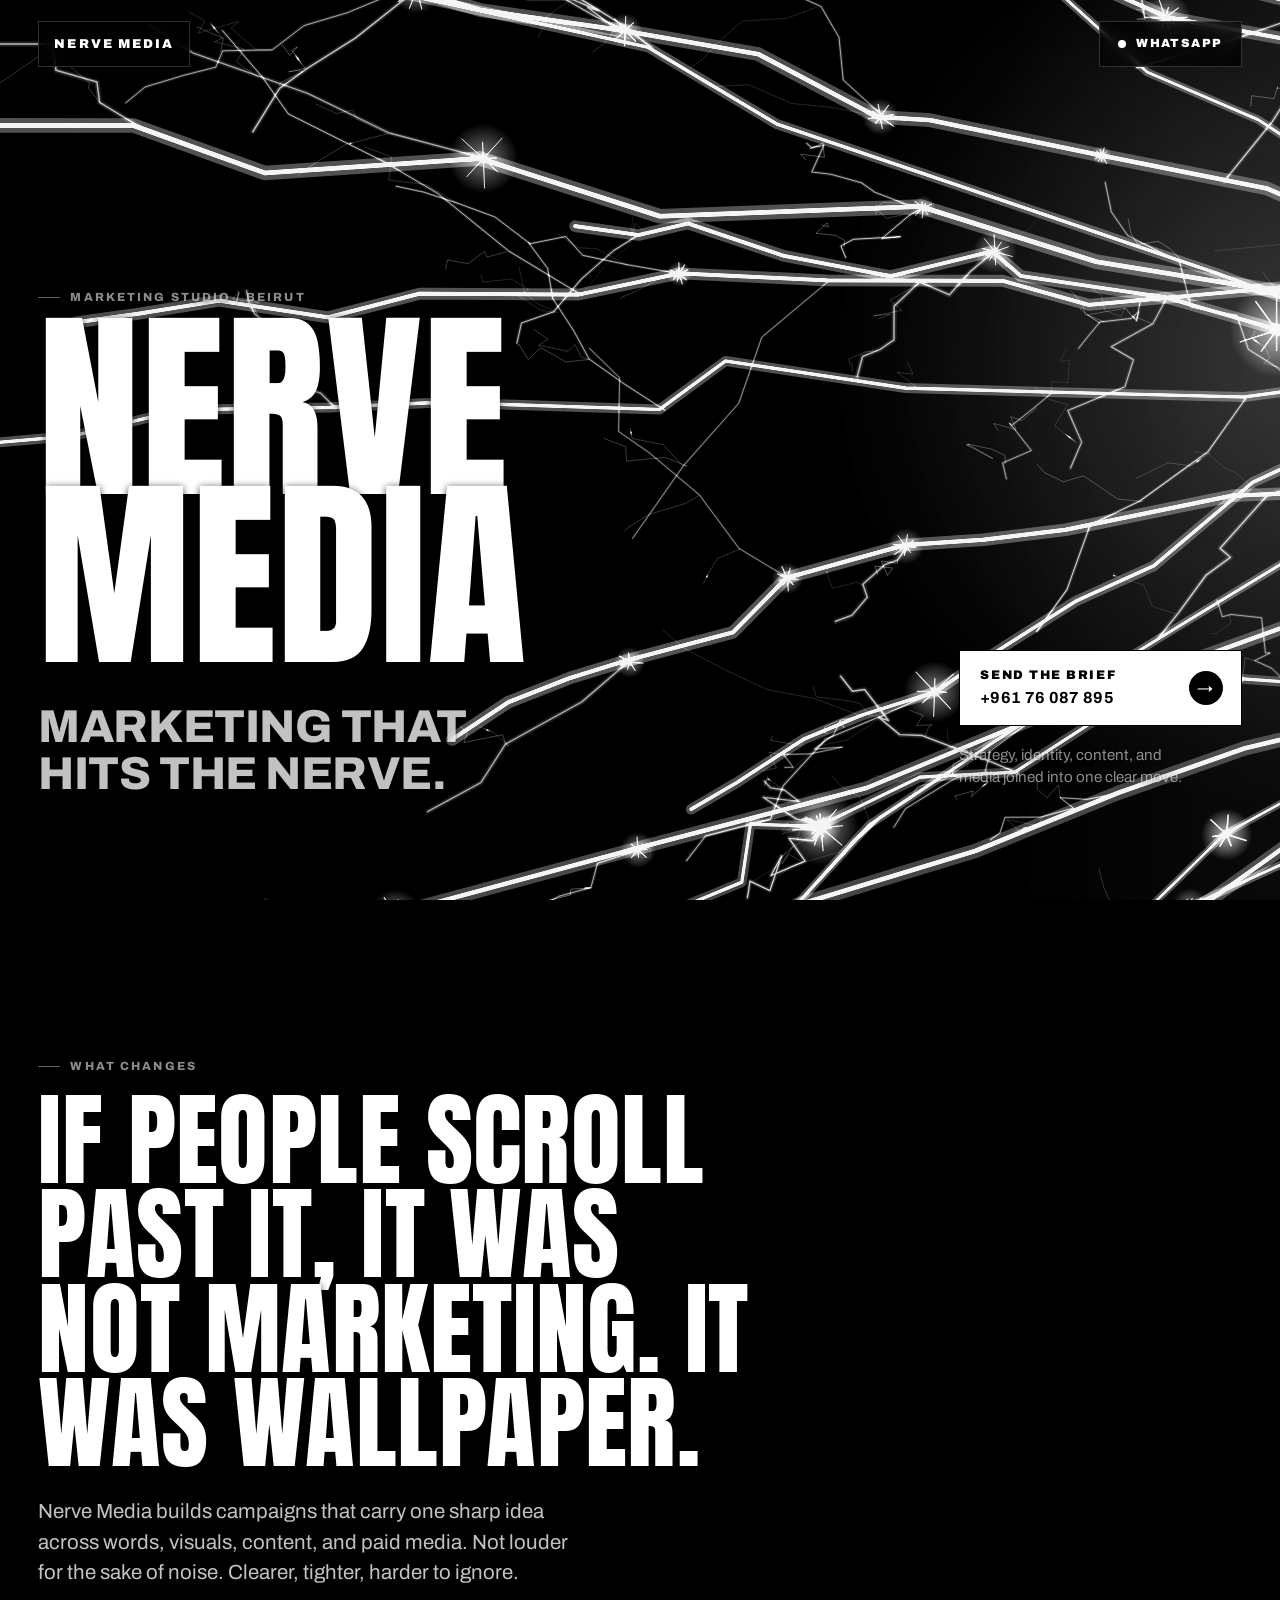
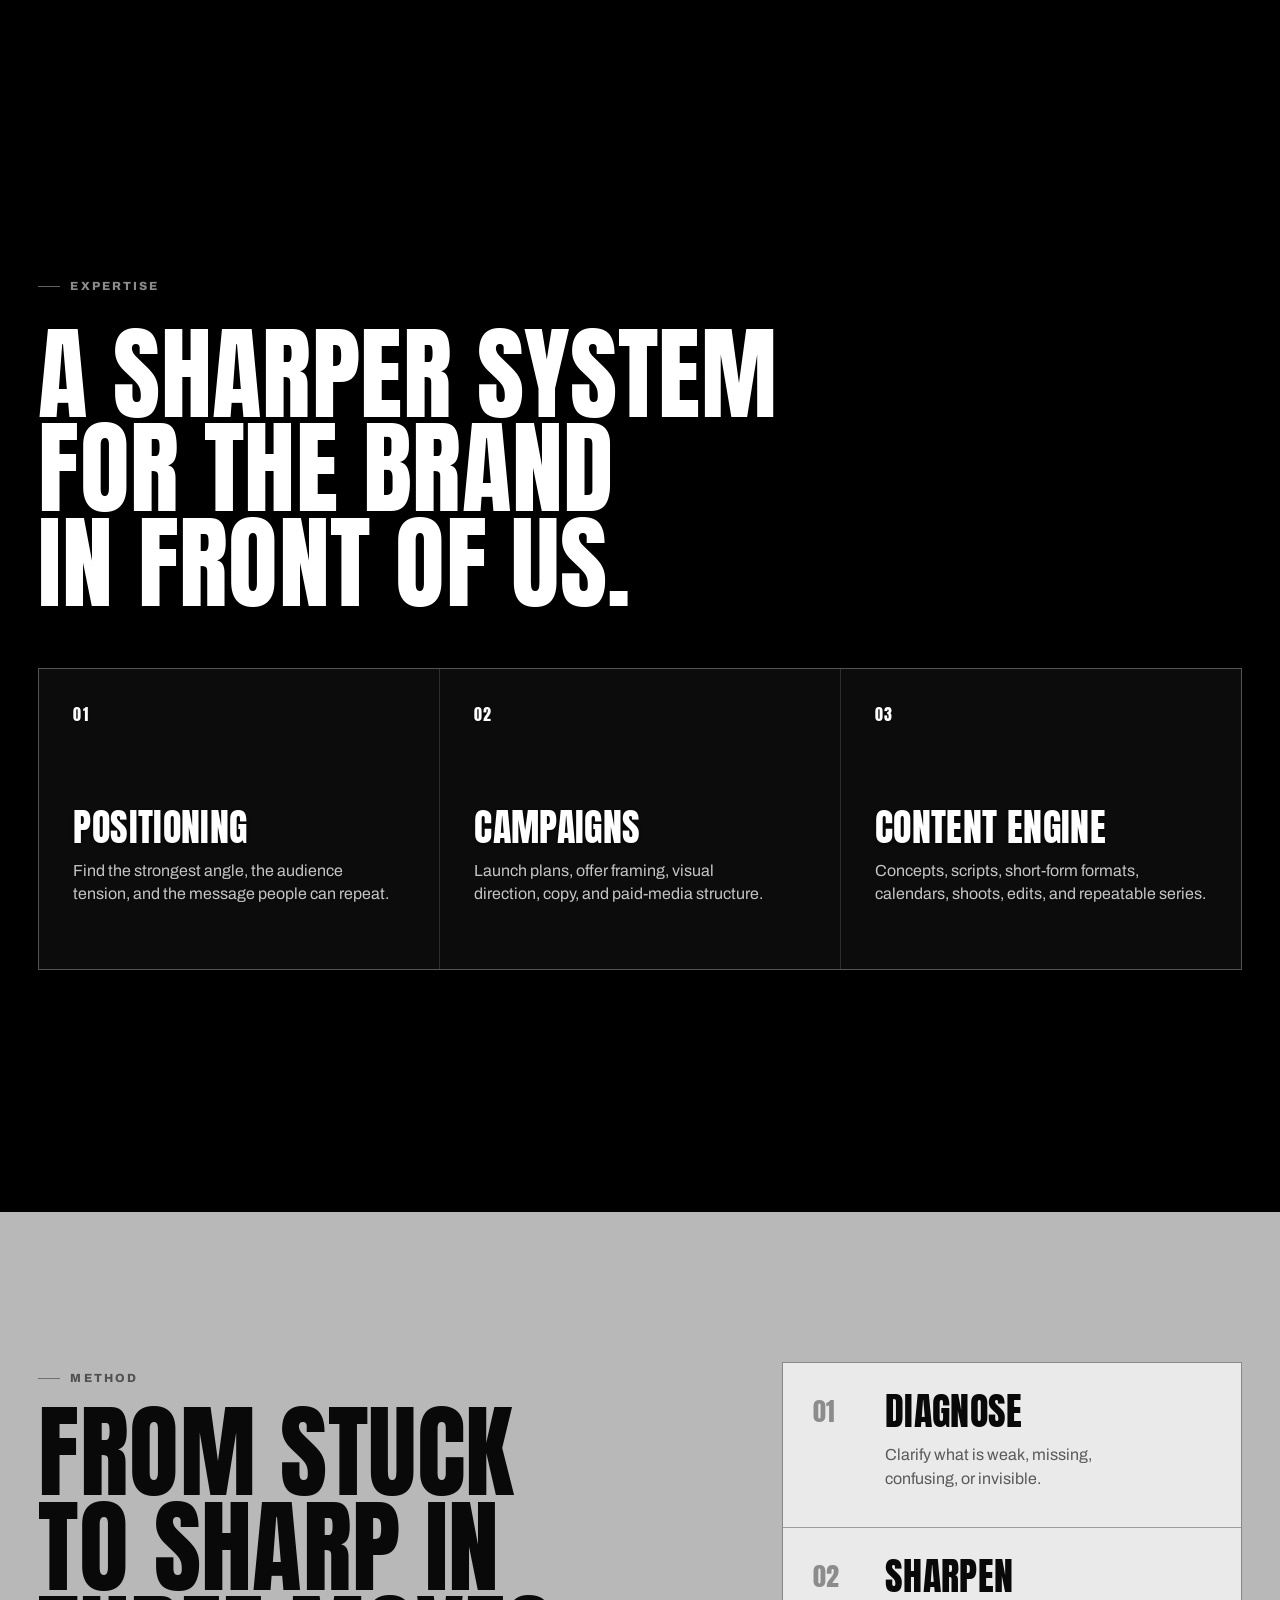
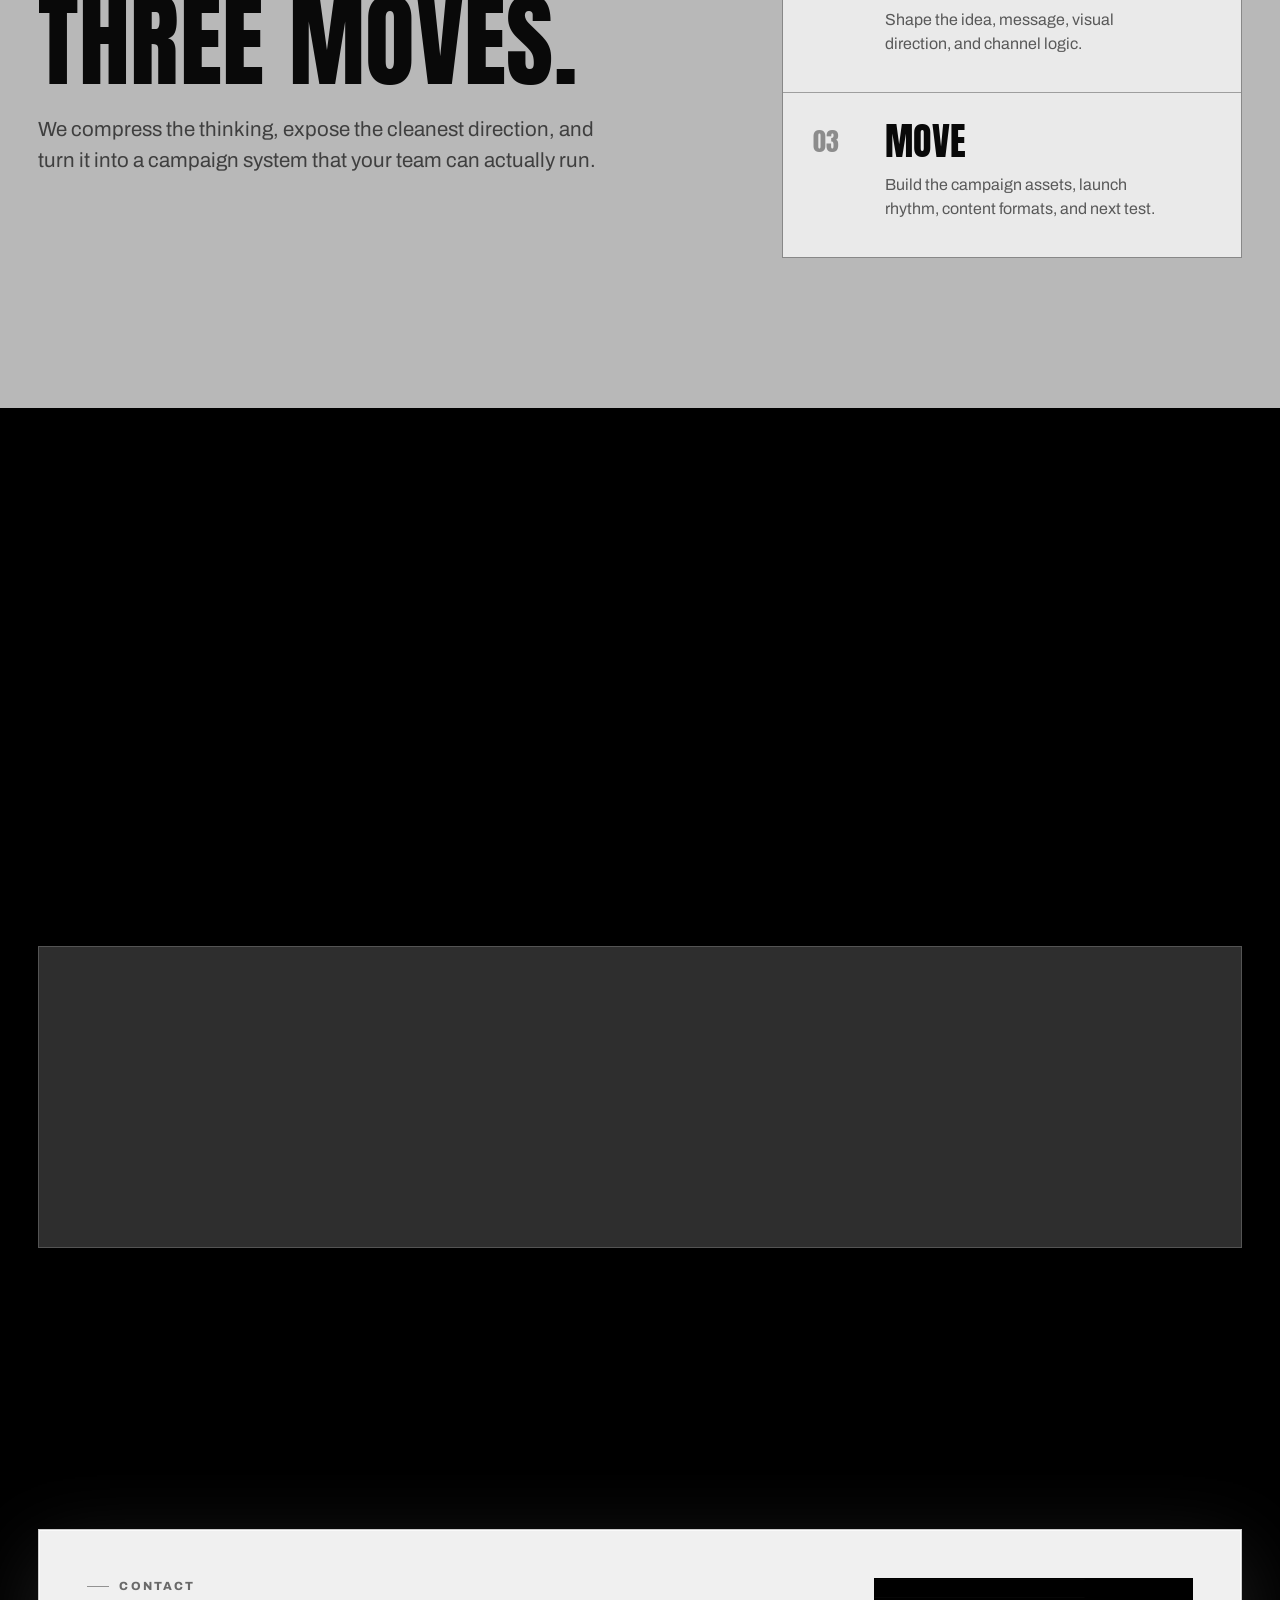
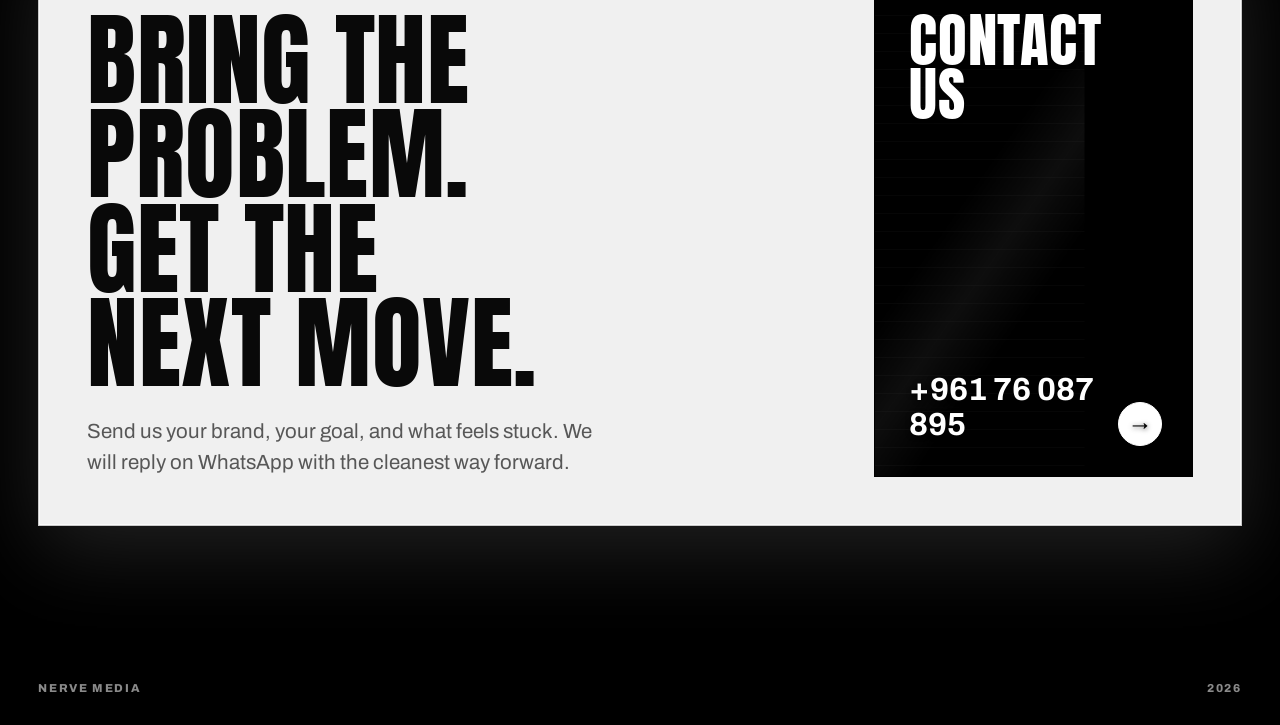
==== commit 801f0060: "v0.3.0" ====
--- a/index.html
+++ b/index.html
@@ -19,7 +19,7 @@
       href="https://fonts.googleapis.com/css2?family=Anton&family=Archivo:wght@400;500;600;700;800;900&family=Archivo+Expanded:wght@600;700;800;900&display=swap"
       rel="stylesheet"
     />
-    <link rel="stylesheet" href="styles.css?v=12" />
+    <link rel="stylesheet" href="styles.css?v=16" />
   </head>
   <body>
     <canvas class="nerve-canvas" id="nerveCanvas" aria-hidden="true"></canvas>
@@ -183,6 +183,6 @@
       <span id="currentYear">2026</span>
     </footer>
 
-    <script src="app.js?v=12" defer></script>
+    <script src="app.js?v=16" defer></script>
   </body>
 </html>
--- a/styles.css
+++ b/styles.css
@@ -916,7 +916,10 @@
   }
 
   .background-field {
-    opacity: 0.66;
+    background:
+      radial-gradient(circle at 96% 34%, rgba(255, 255, 255, 0.18), transparent 38%),
+      linear-gradient(90deg, rgba(0, 0, 0, 0.9), rgba(0, 0, 0, 0.36) 50%, rgba(0, 0, 0, 0.1));
+    opacity: 0.82;
   }
 
   body.is-light .background-field {
@@ -959,7 +962,7 @@
   }
 
   .nerve-canvas {
-    opacity: 0.84;
+    opacity: 0.96;
   }
 
   .expertise-card,
@@ -970,11 +973,16 @@
   }
 
   body::before {
-    opacity: 0.12;
+    background-size: 58px 58px;
+    opacity: 0.17;
   }
 
   body::after {
-    opacity: 0.48;
+    background:
+      radial-gradient(circle at 96% 34%, rgba(255, 255, 255, 0.16), transparent 35%),
+      linear-gradient(90deg, rgba(0, 0, 0, 0.18), transparent 24%, transparent 70%, rgba(255, 255, 255, 0.1)),
+      linear-gradient(180deg, transparent 0 52%, rgba(0, 0, 0, 0.32));
+    opacity: 0.58;
   }
 
   body.is-light .nerve-canvas {
@@ -1033,4 +1041,4 @@
     transform: none;
     opacity: 1;
   }
-}+}
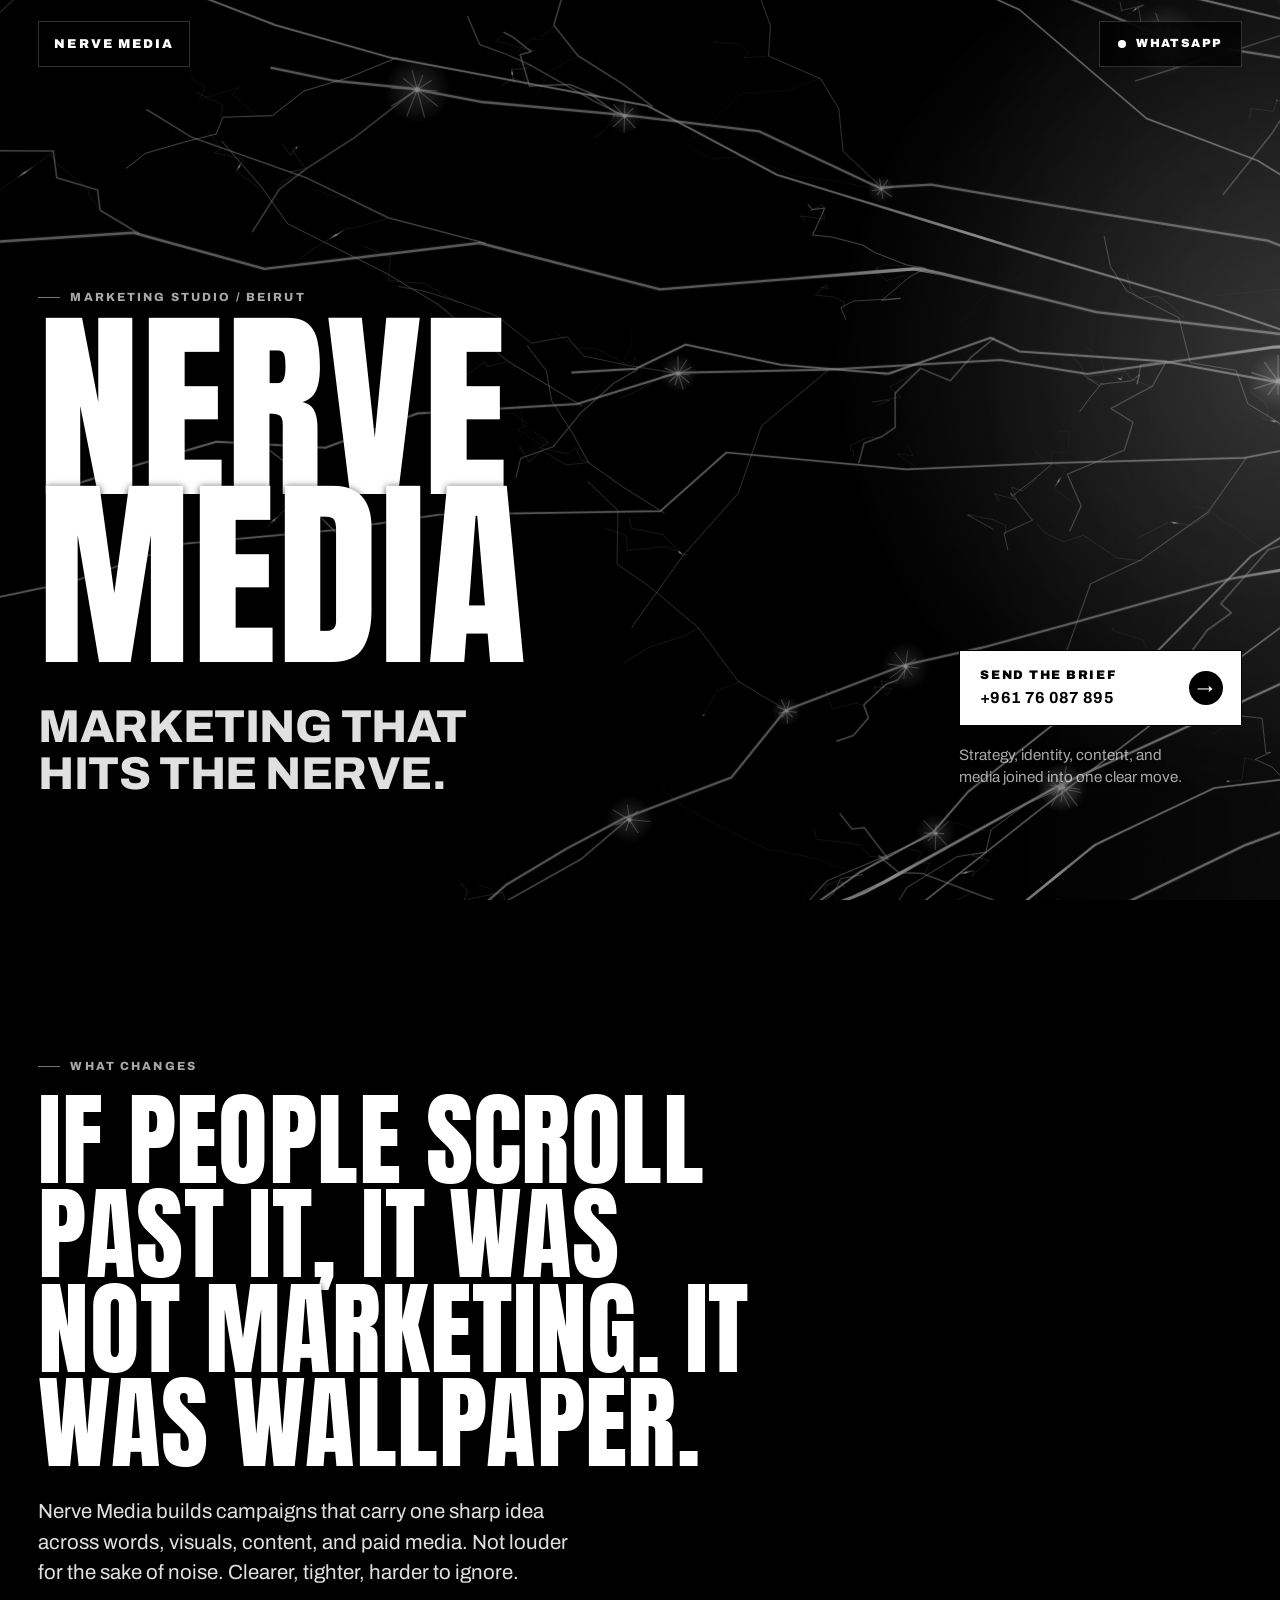
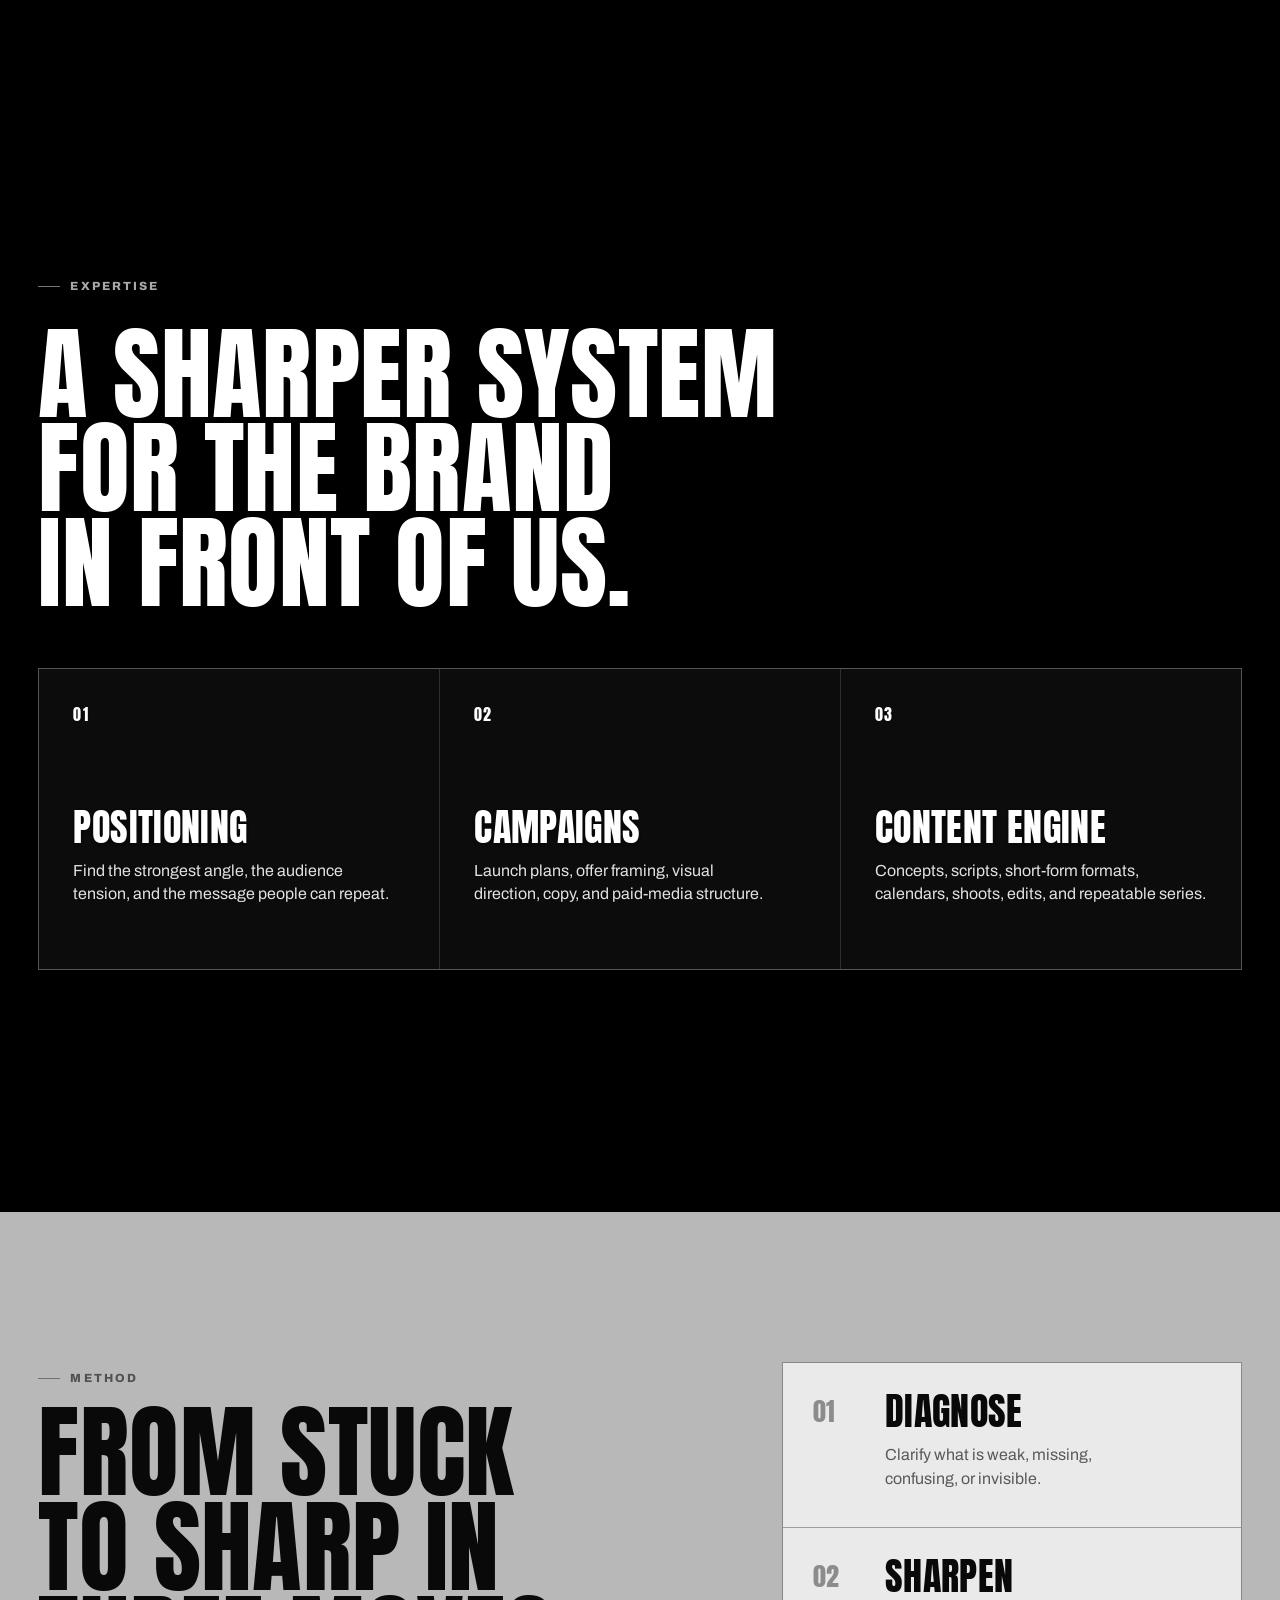
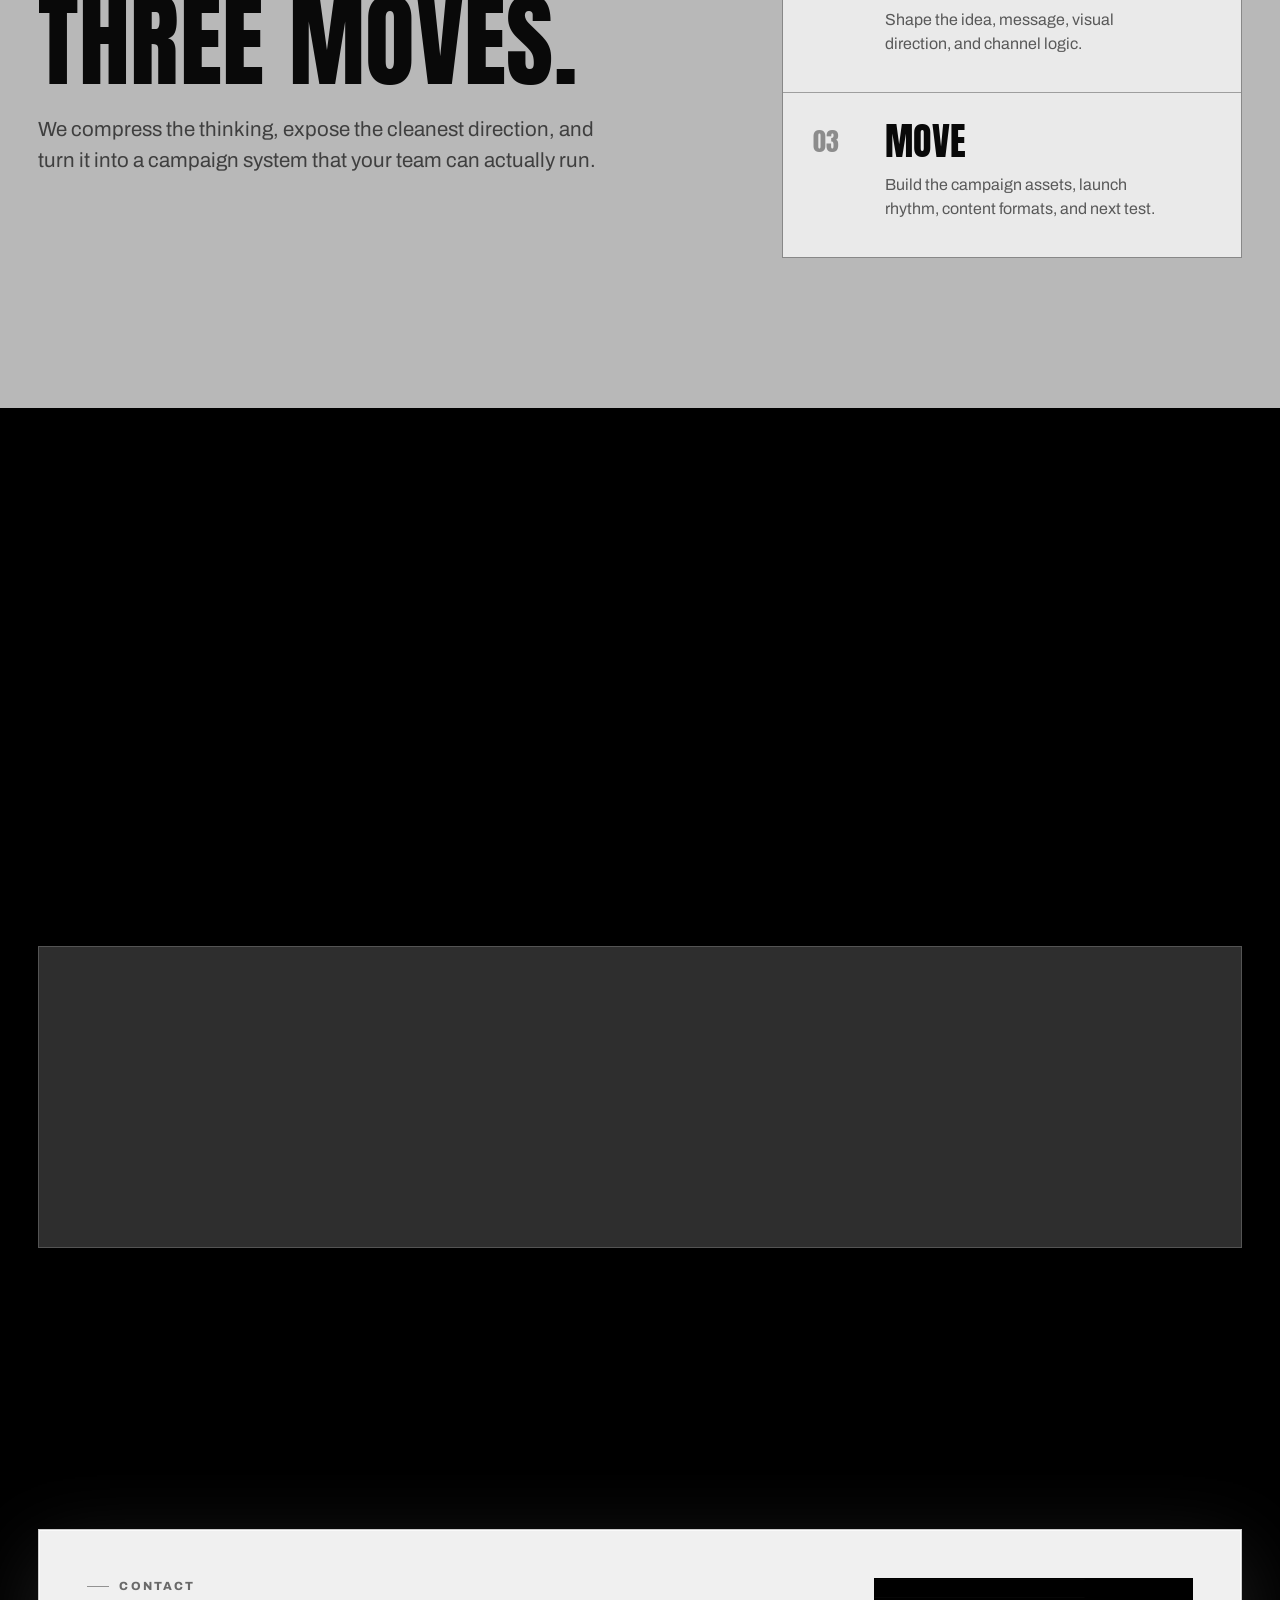
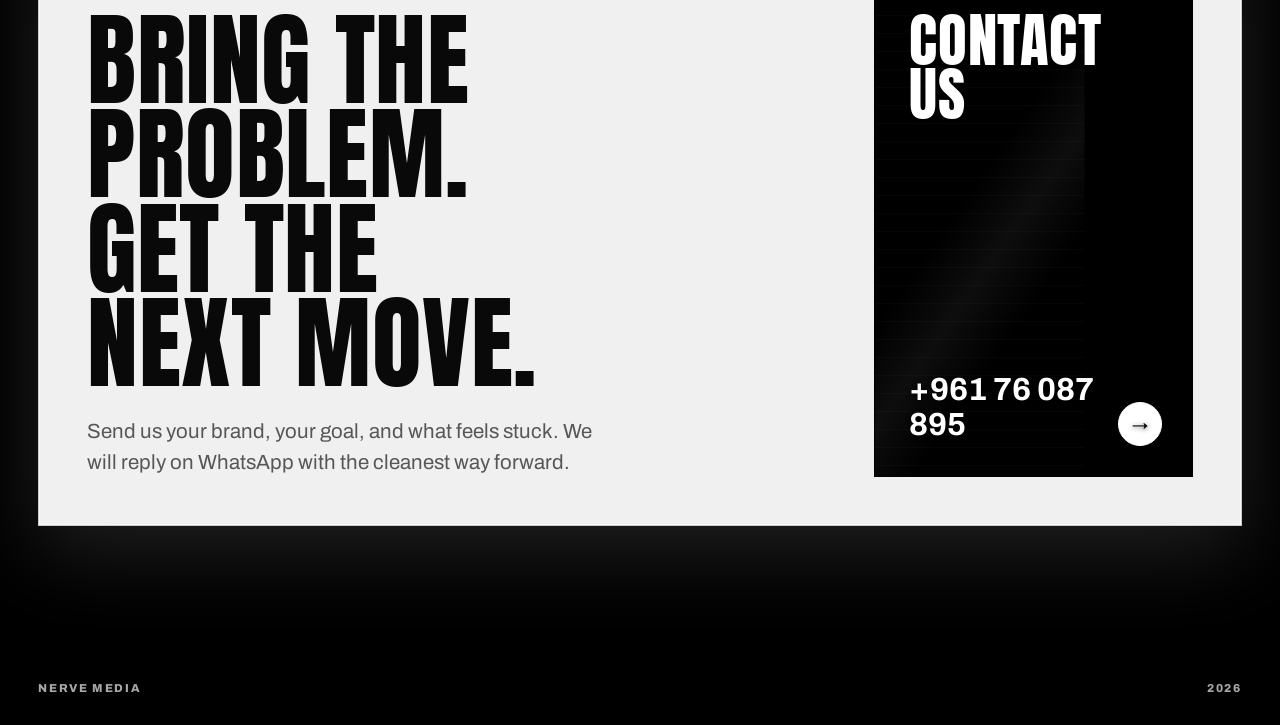
==== commit 46b327e3: "v0.4.0" ====
--- a/index.html
+++ b/index.html
@@ -19,7 +19,7 @@
       href="https://fonts.googleapis.com/css2?family=Anton&family=Archivo:wght@400;500;600;700;800;900&family=Archivo+Expanded:wght@600;700;800;900&display=swap"
       rel="stylesheet"
     />
-    <link rel="stylesheet" href="styles.css?v=16" />
+    <link rel="stylesheet" href="styles.css?v=17" />
   </head>
   <body>
     <canvas class="nerve-canvas" id="nerveCanvas" aria-hidden="true"></canvas>
@@ -183,6 +183,6 @@
       <span id="currentYear">2026</span>
     </footer>
 
-    <script src="app.js?v=16" defer></script>
+    <script src="app.js?v=17" defer></script>
   </body>
 </html>
--- a/styles.css
+++ b/styles.css
@@ -2,8 +2,8 @@
   --black: #000;
   --white: #fff;
   --ink: #090909;
-  --soft: rgba(255, 255, 255, 0.76);
-  --muted: rgba(255, 255, 255, 0.54);
+  --soft: rgba(255, 255, 255, 0.88);
+  --muted: rgba(255, 255, 255, 0.66);
   --line: rgba(255, 255, 255, 0.18);
   --dark-line: rgba(0, 0, 0, 0.14);
   --accent: #ffffff;
@@ -35,7 +35,7 @@
   line-height: 1.45;
   -webkit-font-smoothing: antialiased;
   text-rendering: optimizeLegibility;
-  transition: background-color 260ms ease, color 260ms ease;
+  transition: background-color 420ms var(--ease), color 420ms var(--ease);
 }
 
 body.is-light {
@@ -96,14 +96,14 @@
   z-index: -2;
   width: 100%;
   height: 100%;
-  opacity: 0.96;
+  opacity: 0.52;
   pointer-events: none;
   transition: opacity 220ms ease;
 }
 
 body.is-light .nerve-canvas {
   filter: none;
-  opacity: 0.96;
+  opacity: 0.55;
 }
 
 .background-field {
@@ -129,10 +129,9 @@
   inset: -50%;
   z-index: -1;
   pointer-events: none;
-  opacity: 0.05;
+  opacity: 0.045;
   background-image: url("data:image/svg+xml,%3Csvg xmlns='http://www.w3.org/2000/svg' width='120' height='120'%3E%3Cfilter id='n'%3E%3CfeTurbulence type='fractalNoise' baseFrequency='0.9' numOctaves='3' stitchTiles='stitch'/%3E%3C/filter%3E%3Crect width='100%25' height='100%25' filter='url(%23n)'/%3E%3C/svg%3E");
   mix-blend-mode: overlay;
-  animation: grainShift 7s steps(6) infinite;
 }
 
 body.is-light .grain {
@@ -414,6 +413,9 @@
 
 .hero h1 .char {
   display: inline-block;
+}
+
+.hero h1[data-animate] .char {
   transform: translateY(108%) rotate(6deg);
   opacity: 0;
   animation: charRise 0.9s var(--ease) forwards;
@@ -962,7 +964,7 @@
   }
 
   .nerve-canvas {
-    opacity: 0.96;
+    opacity: 0.34;
   }
 
   .expertise-card,
@@ -986,7 +988,7 @@
   }
 
   body.is-light .nerve-canvas {
-    opacity: 0.96;
+    opacity: 0.4;
   }
 
   .hero h1 {
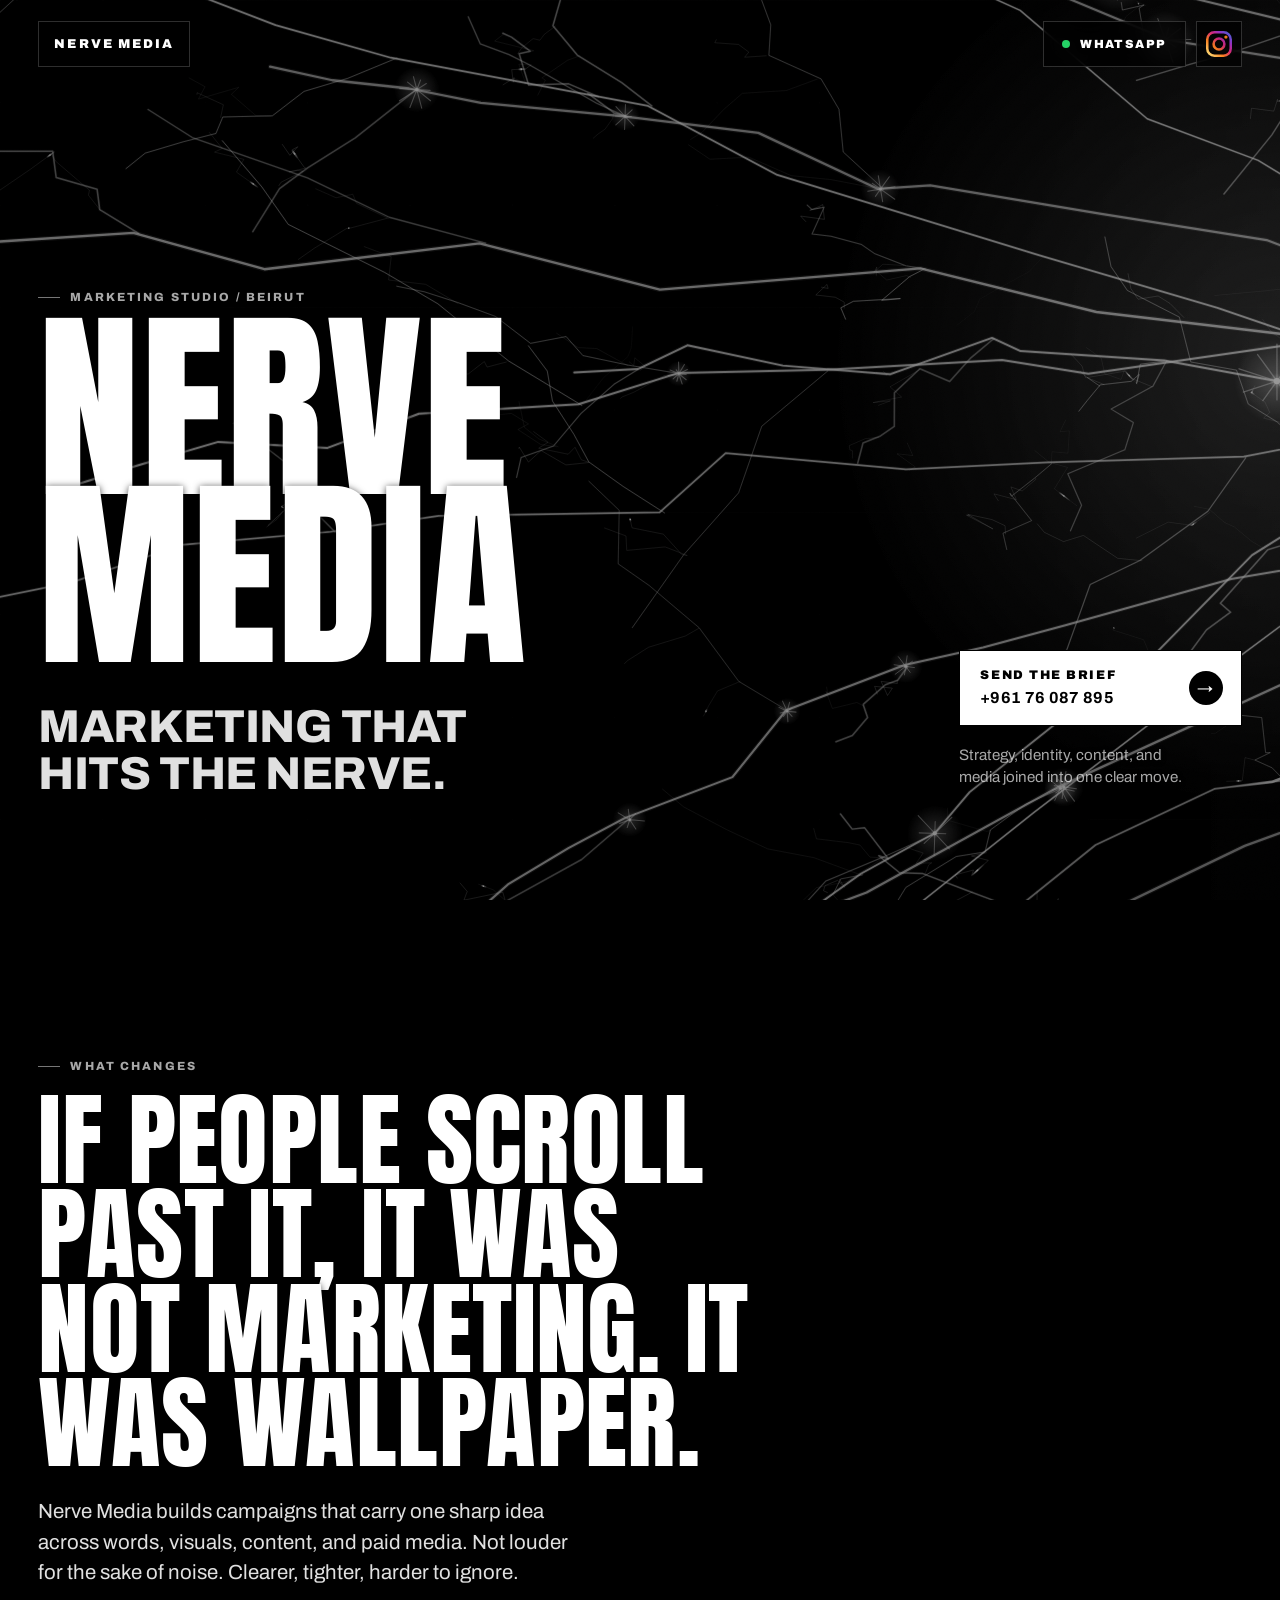
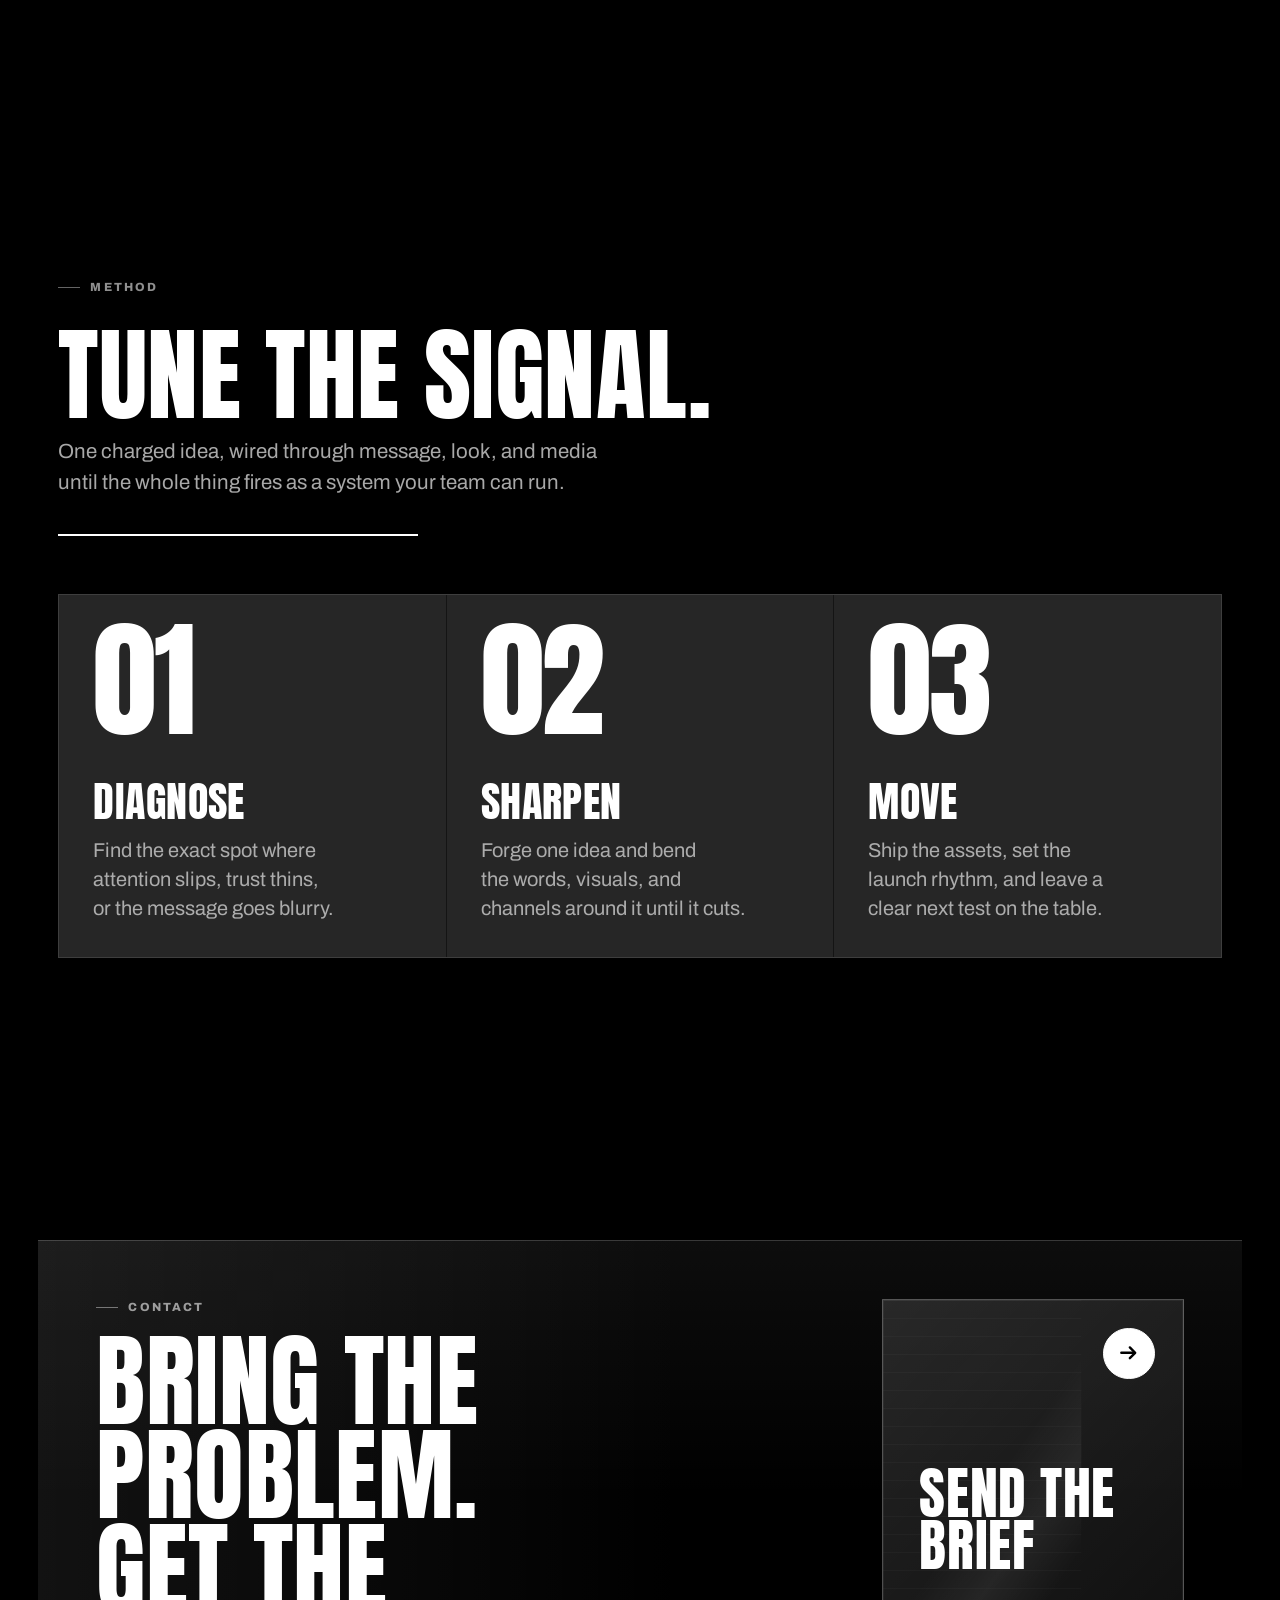
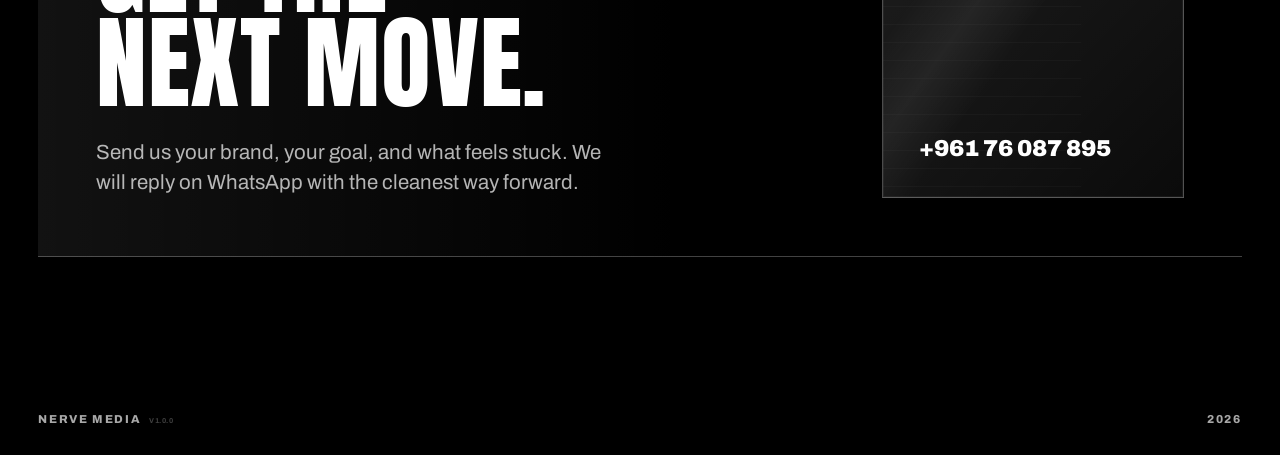
==== commit 993925bf: "v1.0.0" ====
--- a/index.html
+++ b/index.html
@@ -19,23 +19,41 @@
       href="https://fonts.googleapis.com/css2?family=Anton&family=Archivo:wght@400;500;600;700;800;900&family=Archivo+Expanded:wght@600;700;800;900&display=swap"
       rel="stylesheet"
     />
-    <link rel="stylesheet" href="styles.css?v=17" />
+    <link rel="stylesheet" href="styles.css?v=36" />
   </head>
   <body>
     <canvas class="nerve-canvas" id="nerveCanvas" aria-hidden="true"></canvas>
     <div class="background-field" aria-hidden="true"></div>
     <div class="grain" aria-hidden="true"></div>
-    <div class="scroll-progress" aria-hidden="true"></div>
 
     <header class="site-header" data-pulse-item>
       <a class="brand" href="#top" aria-label="Nerve Media home">
         <span class="brand-mark">NERVE MEDIA</span>
       </a>
 
-      <a class="whatsapp-button" href="https://wa.me/96176087895" target="_blank" rel="noopener">
-        <span class="whatsapp-dot" aria-hidden="true"></span>
-        <span>WhatsApp</span>
-      </a>
+      <div class="header-actions">
+        <a class="whatsapp-button" href="https://wa.me/96176087895" target="_blank" rel="noopener">
+          <span class="whatsapp-dot" aria-hidden="true"></span>
+          <span>WhatsApp</span>
+        </a>
+
+        <a class="instagram-link" href="https://www.instagram.com/nerve.media/" target="_blank" rel="noopener" aria-label="Nerve Media on Instagram">
+          <svg viewBox="0 0 24 24" aria-hidden="true">
+            <defs>
+              <linearGradient id="instagram-stroke" x1="4" y1="20" x2="20" y2="4" gradientUnits="userSpaceOnUse">
+                <stop offset="0" stop-color="#feda75"></stop>
+                <stop offset="0.32" stop-color="#fa7e1e"></stop>
+                <stop offset="0.58" stop-color="#d62976"></stop>
+                <stop offset="0.78" stop-color="#962fbf"></stop>
+                <stop offset="1" stop-color="#4f5bd5"></stop>
+              </linearGradient>
+            </defs>
+            <rect class="instagram-frame" x="3.2" y="3.2" width="17.6" height="17.6" rx="5.4" stroke="url(#instagram-stroke)"></rect>
+            <circle class="instagram-lens" cx="12" cy="12" r="4.05" stroke="url(#instagram-stroke)"></circle>
+            <circle class="instagram-dot" cx="17.2" cy="6.8" r="1.25"></circle>
+          </svg>
+        </a>
+      </div>
     </header>
 
     <main id="top">
@@ -72,87 +90,46 @@
         </p>
       </section>
 
-      <section class="expertise section-frame" id="expertise" aria-labelledby="expertise-title">
-        <div class="section-head" data-reveal data-pulse-item>
-          <div class="section-label">Expertise</div>
-          <h2 id="expertise-title">A sharper system for the brand in front of us.</h2>
-        </div>
+      <section class="method light-zone" id="method" aria-labelledby="method-title">
+        <div class="method-pin" data-method-pin>
+          <div class="method-stage">
+            <div class="method-head" data-reveal data-pulse-item>
+              <div class="section-label dark">Method</div>
+              <h2 id="method-title">Tune the signal.</h2>
+              <p>One charged idea, wired through message, look, and media until the whole thing fires as a system your team can run.</p>
+              <div class="method-meter" aria-hidden="true">
+                <span class="method-meter-fill" data-meter-fill></span>
+              </div>
+            </div>
 
-        <div class="expertise-grid">
-          <article class="expertise-card" data-reveal data-pulse-item>
-            <span>01</span>
-            <h3>Positioning</h3>
-            <p>Find the strongest angle, the audience tension, and the message people can repeat.</p>
-          </article>
-          <article class="expertise-card" data-reveal data-pulse-item>
-            <span>02</span>
-            <h3>Campaigns</h3>
-            <p>Launch plans, offer framing, visual direction, copy, and paid-media structure.</p>
-          </article>
-          <article class="expertise-card" data-reveal data-pulse-item>
-            <span>03</span>
-            <h3>Content engine</h3>
-            <p>Concepts, scripts, short-form formats, calendars, shoots, edits, and repeatable series.</p>
-          </article>
-        </div>
-      </section>
+            <ol class="method-track" data-method-track>
+              <li class="method-move is-active" data-move="0">
+                <span class="method-num" aria-hidden="true">01</span>
+                <div class="method-move-body">
+                  <h3>Diagnose</h3>
+                  <p>Find the exact spot where attention slips, trust thins, or the message goes blurry.</p>
+                </div>
+              </li>
+              <li class="method-move" data-move="1">
+                <span class="method-num" aria-hidden="true">02</span>
+                <div class="method-move-body">
+                  <h3>Sharpen</h3>
+                  <p>Forge one idea and bend the words, visuals, and channels around it until it cuts.</p>
+                </div>
+              </li>
+              <li class="method-move" data-move="2">
+                <span class="method-num" aria-hidden="true">03</span>
+                <div class="method-move-body">
+                  <h3>Move</h3>
+                  <p>Ship the assets, set the launch rhythm, and leave a clear next test on the table.</p>
+                </div>
+              </li>
+            </ol>
 
-      <section class="method light-zone" id="method" aria-labelledby="method-title">
-        <div class="method-inner">
-          <div class="method-copy" data-reveal data-pulse-item>
-            <div class="section-label dark">Method</div>
-            <h2 id="method-title">From stuck to sharp in three moves.</h2>
-            <p>
-              We compress the thinking, expose the cleanest direction, and turn
-              it into a campaign system that your team can actually run.
-            </p>
+            <div class="method-dots" data-method-dots aria-hidden="true">
+              <span class="is-active"></span><span></span><span></span>
+            </div>
           </div>
-
-          <div class="method-steps">
-            <article data-reveal data-pulse-item>
-              <span>01</span>
-              <div>
-                <h3>Diagnose</h3>
-                <p>Clarify what is weak, missing, confusing, or invisible.</p>
-              </div>
-            </article>
-            <article data-reveal data-pulse-item>
-              <span>02</span>
-              <div>
-                <h3>Sharpen</h3>
-                <p>Shape the idea, message, visual direction, and channel logic.</p>
-              </div>
-            </article>
-            <article data-reveal data-pulse-item>
-              <span>03</span>
-              <div>
-                <h3>Move</h3>
-                <p>Build the campaign assets, launch rhythm, content formats, and next test.</p>
-              </div>
-            </article>
-          </div>
-        </div>
-      </section>
-
-      <section class="proof section-frame" aria-labelledby="proof-title">
-        <div class="section-head" data-reveal data-pulse-item>
-          <div class="section-label">Campaign modes</div>
-          <h2 id="proof-title">Pick the pressure point.</h2>
-        </div>
-
-        <div class="mode-grid">
-          <article class="mode-card" data-reveal data-pulse-item>
-            <h3>Brand reset</h3>
-            <p>For teams that need clearer positioning, stronger identity cues, and a better first impression.</p>
-          </article>
-          <article class="mode-card" data-reveal data-pulse-item>
-            <h3>Launch push</h3>
-            <p>For new offers, products, locations, drops, and campaigns that need speed with taste.</p>
-          </article>
-          <article class="mode-card" data-reveal data-pulse-item>
-            <h3>Growth loop</h3>
-            <p>For brands ready to test content, run ads, and turn attention into measurable demand.</p>
-          </article>
         </div>
       </section>
 
@@ -171,7 +148,13 @@
           </div>
 
           <a class="message-card" href="https://wa.me/96176087895" target="_blank" rel="noopener">
-            <span class="message-label">Contact Us</span>
+            <span class="message-arrow" aria-hidden="true">
+              <svg viewBox="0 0 24 24" focusable="false">
+                <path d="M5 12h12"></path>
+                <path d="m13 7 5 5-5 5"></path>
+              </svg>
+            </span>
+            <span class="message-label">Send the brief</span>
             <strong>+961 76 087 895</strong>
           </a>
         </div>
@@ -179,10 +162,12 @@
     </main>
 
     <footer class="site-footer">
-      <span>Nerve Media</span>
-      <span id="currentYear">2026</span>
+      <span class="footer-brand">Nerve Media <small>v1.0.0</small></span>
+      <span class="footer-meta">
+        <span id="currentYear">2026</span>
+      </span>
     </footer>
 
-    <script src="app.js?v=17" defer></script>
+    <script src="app.js?v=36" defer></script>
   </body>
 </html>
--- a/styles.css
+++ b/styles.css
@@ -2,11 +2,20 @@
   --black: #000;
   --white: #fff;
   --ink: #090909;
-  --soft: rgba(255, 255, 255, 0.88);
-  --muted: rgba(255, 255, 255, 0.66);
-  --line: rgba(255, 255, 255, 0.18);
-  --dark-line: rgba(0, 0, 0, 0.14);
-  --accent: #ffffff;
+  --theme-bg-rgb: 0, 0, 0;
+  --theme-fg-rgb: 255, 255, 255;
+  --theme-inverse-rgb: 0, 0, 0;
+  --theme-luma: 0;
+  --theme-grid-opacity: 0.18;
+  --theme-ambient-opacity: 0.18;
+  --theme-field-opacity: 0.66;
+  --theme-canvas-opacity: 0.54;
+  --theme-grain-opacity: 0.045;
+  --soft: rgba(var(--theme-fg-rgb), 0.88);
+  --muted: rgba(var(--theme-fg-rgb), 0.66);
+  --line: rgba(var(--theme-fg-rgb), 0.18);
+  --dark-line: rgba(var(--theme-fg-rgb), 0.14);
+  --accent: rgb(var(--theme-fg-rgb));
   --pad: clamp(18px, 3vw, 44px);
   --max: 1240px;
   --scroll: 0;
@@ -28,19 +37,17 @@
   min-width: 320px;
   margin: 0;
   overflow-x: hidden;
-  background: var(--black);
-  color: var(--white);
+  background: rgb(var(--theme-bg-rgb));
+  color: rgb(var(--theme-fg-rgb));
   font-family: var(--body);
   font-size: 16px;
   line-height: 1.45;
   -webkit-font-smoothing: antialiased;
   text-rendering: optimizeLegibility;
-  transition: background-color 420ms var(--ease), color 420ms var(--ease);
+  transition: background-color 80ms linear, color 180ms ease;
 }
 
 body.is-light {
-  background: var(--white);
-  color: var(--ink);
   color-scheme: light;
 }
 
@@ -56,29 +63,19 @@
 
 body::before {
   background:
-    linear-gradient(rgba(255, 255, 255, 0.045) 1px, transparent 1px),
-    linear-gradient(90deg, rgba(255, 255, 255, 0.036) 1px, transparent 1px);
+    linear-gradient(rgba(var(--theme-fg-rgb), 0.05) 1px, transparent 1px),
+    linear-gradient(90deg, rgba(var(--theme-fg-rgb), 0.04) 1px, transparent 1px);
   background-size: clamp(62px, 8vw, 118px) clamp(62px, 8vw, 118px);
-  opacity: 0.18;
+  opacity: var(--theme-grid-opacity);
   transform: translate3d(0, calc(var(--scroll) * -48px), 0);
 }
 
 body::after {
   background:
-    radial-gradient(circle at 100% 40%, rgba(255, 255, 255, 0.14), transparent 30%),
-    linear-gradient(90deg, rgba(0, 0, 0, 0.1), transparent 22%, transparent 76%, rgba(255, 255, 255, 0.08)),
-    linear-gradient(180deg, transparent 0 58%, rgba(0, 0, 0, 0.28));
-  opacity: 0.54;
-}
-
-body.is-light::before {
-  filter: none;
-  opacity: 0.08;
-}
-
-body.is-light::after {
-  filter: none;
-  opacity: 0.08;
+    radial-gradient(circle at 100% 40%, rgba(var(--theme-fg-rgb), 0.14), transparent 30%),
+    linear-gradient(90deg, rgba(var(--theme-inverse-rgb), 0.14), transparent 22%, transparent 76%, rgba(var(--theme-fg-rgb), 0.08)),
+    linear-gradient(180deg, transparent 0 58%, rgba(var(--theme-inverse-rgb), 0.22));
+  opacity: var(--theme-ambient-opacity);
 }
 
 a {
@@ -96,14 +93,9 @@
   z-index: -2;
   width: 100%;
   height: 100%;
-  opacity: 0.52;
+  opacity: var(--theme-canvas-opacity);
   pointer-events: none;
   transition: opacity 220ms ease;
-}
-
-body.is-light .nerve-canvas {
-  filter: none;
-  opacity: 0.55;
 }
 
 .background-field {
@@ -113,15 +105,10 @@
   overflow: hidden;
   pointer-events: none;
   background:
-    radial-gradient(circle at 100% 40%, rgba(255, 255, 255, 0.16), transparent 33%),
-    linear-gradient(90deg, rgba(0, 0, 0, 0.88), rgba(0, 0, 0, 0.4) 48%, rgba(0, 0, 0, 0.12));
-  opacity: 0.78;
+    radial-gradient(circle at 100% 40%, rgba(var(--theme-fg-rgb), 0.16), transparent 33%),
+    linear-gradient(90deg, rgba(var(--theme-inverse-rgb), 0.52), rgba(var(--theme-inverse-rgb), 0.2) 48%, rgba(var(--theme-inverse-rgb), 0.06));
+  opacity: var(--theme-field-opacity);
   transition: filter 220ms ease, opacity 220ms ease;
-}
-
-body.is-light .background-field {
-  filter: none;
-  opacity: 0.04;
 }
 
 .grain {
@@ -129,13 +116,9 @@
   inset: -50%;
   z-index: -1;
   pointer-events: none;
-  opacity: 0.045;
+  opacity: var(--theme-grain-opacity);
   background-image: url("data:image/svg+xml,%3Csvg xmlns='http://www.w3.org/2000/svg' width='120' height='120'%3E%3Cfilter id='n'%3E%3CfeTurbulence type='fractalNoise' baseFrequency='0.9' numOctaves='3' stitchTiles='stitch'/%3E%3C/filter%3E%3Crect width='100%25' height='100%25' filter='url(%23n)'/%3E%3C/svg%3E");
   mix-blend-mode: overlay;
-}
-
-body.is-light .grain {
-  opacity: 0.035;
 }
 
 @keyframes grainShift {
@@ -145,19 +128,6 @@
   60% { transform: translate(-3%, 2%); }
   80% { transform: translate(4%, 3%); }
   100% { transform: translate(0, 0); }
-}
-
-.scroll-progress {
-  position: fixed;
-  top: 0;
-  left: 0;
-  z-index: 80;
-  width: 100%;
-  height: 2px;
-  background: linear-gradient(90deg, rgba(255, 255, 255, 0.4), currentColor);
-  box-shadow: 0 0 10px rgba(255, 255, 255, 0.4);
-  transform: scaleX(var(--scroll));
-  transform-origin: left center;
 }
 
 .site-header {
@@ -176,19 +146,20 @@
 }
 
 .brand,
+.instagram-link,
 .whatsapp-button {
   border: 1px solid var(--line);
-  background: rgba(0, 0, 0, 0.78);
-  color: var(--white);
-  text-shadow: 0 1px 8px rgba(0, 0, 0, 0.72);
+  background: rgba(var(--theme-bg-rgb), 0.78);
+  color: rgb(var(--theme-fg-rgb));
+  text-shadow: 0 1px 8px rgba(var(--theme-inverse-rgb), 0.32);
   backdrop-filter: blur(12px);
 }
 
 body.is-light .brand,
+body.is-light .instagram-link,
 body.is-light .whatsapp-button {
-  border-color: rgba(0, 0, 0, 0.16);
-  background: rgba(255, 255, 255, 0.74);
-  color: var(--ink);
+  border-color: var(--line);
+  background: rgba(var(--theme-bg-rgb), 0.72);
   text-shadow: none;
 }
 
@@ -232,6 +203,64 @@
 .brand:hover .brand-mark::after,
 .brand:focus-visible .brand-mark::after {
   transform: scaleX(1);
+}
+
+.header-actions {
+  display: inline-flex;
+  align-items: center;
+  gap: 10px;
+}
+
+.instagram-link {
+  position: relative;
+  display: inline-grid;
+  place-items: center;
+  width: 46px;
+  height: 46px;
+  overflow: hidden;
+  color: rgb(var(--theme-fg-rgb));
+  transition: opacity 180ms ease, transform 220ms var(--ease), border-color 220ms ease, background 220ms ease;
+}
+
+.instagram-link::before {
+  position: absolute;
+  inset: 0;
+  z-index: -1;
+  content: "";
+  background: linear-gradient(120deg, transparent, rgba(var(--theme-fg-rgb), 0.24), transparent);
+  transform: translateX(-110%);
+  transition: transform 520ms ease;
+}
+
+.instagram-link svg {
+  width: 32px;
+  height: 32px;
+  fill: none;
+  stroke-linecap: round;
+  stroke-linejoin: round;
+  stroke-width: 1.9;
+}
+
+.instagram-lens {
+  opacity: 0.96;
+}
+
+.instagram-dot {
+  fill: #fa7e1e;
+  stroke: none;
+  opacity: 0.95;
+}
+
+.instagram-link:hover,
+.instagram-link:focus-visible {
+  transform: translateY(-2px);
+  border-color: currentColor;
+  opacity: 0.92;
+}
+
+.instagram-link:hover::before,
+.instagram-link:focus-visible::before {
+  transform: translateX(110%);
 }
 
 .whatsapp-button {
@@ -255,7 +284,7 @@
   inset: 0;
   z-index: -1;
   content: "";
-  background: linear-gradient(120deg, transparent, rgba(255, 255, 255, 0.24), transparent);
+  background: linear-gradient(120deg, transparent, rgba(var(--theme-fg-rgb), 0.24), transparent);
   transform: translateX(-110%);
   transition: transform 520ms ease;
 }
@@ -271,12 +300,17 @@
   transform: translateX(110%);
 }
 
+.whatsapp-button span:not(.whatsapp-dot) {
+  display: inline-block;
+  transform: translateY(1px);
+}
+
 .whatsapp-dot {
   width: 8px;
   height: 8px;
   border-radius: 50%;
-  background: currentColor;
-  box-shadow: 0 0 0 0 rgba(255, 255, 255, 0.4);
+  background: #25d366;
+  box-shadow: 0 0 0 0 rgba(37, 211, 102, 0.42);
   animation: dotPulse 2.4s var(--ease) infinite;
 }
 
@@ -285,15 +319,15 @@
 }
 
 @keyframes dotPulse {
-  0% { box-shadow: 0 0 0 0 rgba(255, 255, 255, 0.45); }
-  70% { box-shadow: 0 0 0 9px rgba(255, 255, 255, 0); }
-  100% { box-shadow: 0 0 0 0 rgba(255, 255, 255, 0); }
+  0% { box-shadow: 0 0 0 0 rgba(37, 211, 102, 0.45); }
+  70% { box-shadow: 0 0 0 9px rgba(37, 211, 102, 0); }
+  100% { box-shadow: 0 0 0 0 rgba(37, 211, 102, 0); }
 }
 
 @keyframes dotPulseLight {
-  0% { box-shadow: 0 0 0 0 rgba(0, 0, 0, 0.35); }
-  70% { box-shadow: 0 0 0 9px rgba(0, 0, 0, 0); }
-  100% { box-shadow: 0 0 0 0 rgba(0, 0, 0, 0); }
+  0% { box-shadow: 0 0 0 0 rgba(37, 211, 102, 0.38); }
+  70% { box-shadow: 0 0 0 9px rgba(37, 211, 102, 0); }
+  100% { box-shadow: 0 0 0 0 rgba(37, 211, 102, 0); }
 }
 
 .section-frame {
@@ -340,12 +374,12 @@
 
 body.is-light .eyebrow,
 body.is-light .section-label {
-  color: rgba(0, 0, 0, 0.55);
+  color: rgba(var(--theme-fg-rgb), 0.56);
   text-shadow: none;
 }
 
 .section-label.dark {
-  color: rgba(0, 0, 0, 0.56);
+  color: rgba(var(--theme-fg-rgb), 0.56);
   text-shadow: none;
 }
 
@@ -372,16 +406,13 @@
 }
 
 p,
-.expertise-card,
-.mode-card,
-.method-steps article {
+.expertise-card {
   text-shadow: 0 1px 5px rgba(0, 0, 0, 0.58);
 }
 
 body.is-light p,
 .method p,
-.contact p,
-.method-steps article {
+.contact p {
   text-shadow: none;
 }
 
@@ -471,8 +502,8 @@
   padding: 0 20px;
   overflow: hidden;
   border: 1px solid currentColor;
-  background: var(--white);
-  color: var(--black);
+  background: rgb(var(--theme-fg-rgb));
+  color: rgb(var(--theme-inverse-rgb));
   font-family: var(--body);
   font-weight: 900;
   letter-spacing: 0.02em;
@@ -494,8 +525,8 @@
   display: grid;
   place-items: center;
   border-radius: 50%;
-  background: var(--black);
-  color: var(--white);
+  background: rgb(var(--theme-inverse-rgb));
+  color: rgb(var(--theme-fg-rgb));
   content: "\2192";
   font-weight: 400;
   transform: translateY(-50%);
@@ -514,7 +545,7 @@
 .button:hover,
 .button:focus-visible {
   transform: translateY(-3px);
-  box-shadow: 0 14px 40px rgba(255, 255, 255, 0.16);
+  box-shadow: 0 14px 40px rgba(var(--theme-fg-rgb), 0.16);
 }
 
 .manifesto {
@@ -522,7 +553,6 @@
 }
 
 .manifesto h2,
-.section-head h2,
 .method h2,
 .contact h2 {
   max-width: 900px;
@@ -536,7 +566,7 @@
 }
 
 .manifesto p,
-.method-copy p,
+.method-head p,
 .contact-copy p {
   max-width: 720px;
   margin: 26px 0 0;
@@ -545,8 +575,7 @@
   line-height: 1.5;
 }
 
-.expertise,
-.proof {
+.expertise {
   padding: clamp(74px, 11vw, 140px) 0;
 }
 
@@ -556,8 +585,7 @@
   margin-bottom: clamp(30px, 5vw, 58px);
 }
 
-.expertise-grid,
-.mode-grid {
+.expertise-grid {
   display: grid;
   grid-template-columns: repeat(3, minmax(0, 1fr));
   gap: 1px;
@@ -565,19 +593,17 @@
   background: var(--line);
 }
 
-.expertise-card,
-.mode-card {
+.expertise-card {
   position: relative;
   min-height: 300px;
   padding: clamp(20px, 3vw, 34px);
   overflow: hidden;
-  background: rgba(0, 0, 0, 0.72);
+  background: rgba(var(--theme-fg-rgb), 0.1);
   backdrop-filter: blur(10px);
   transition: background 360ms var(--ease), transform 360ms var(--ease);
 }
 
-.expertise-card::after,
-.mode-card::after {
+.expertise-card::after {
   position: absolute;
   inset: auto auto 0 0;
   width: 100%;
@@ -589,25 +615,21 @@
   transition: transform 460ms var(--ease);
 }
 
-.expertise-card:hover,
-.mode-card:hover {
-  background: rgba(0, 0, 0, 0.82);
+.expertise-card:hover {
+  background: rgba(var(--theme-fg-rgb), 0.16);
   transform: translateY(-4px);
 }
 
-.expertise-card:hover::after,
-.mode-card:hover::after {
+.expertise-card:hover::after {
   transform: scaleX(1);
 }
 
-.expertise-card:hover h3,
-.mode-card:hover h3 {
-  color: var(--white);
-}
-
-body.is-light .expertise-card:hover,
-body.is-light .mode-card:hover {
-  background: rgba(0, 0, 0, 0.78);
+.expertise-card:hover h3 {
+  color: rgb(var(--theme-fg-rgb));
+}
+
+body.is-light .expertise-card:hover {
+  background: rgba(var(--theme-fg-rgb), 0.14);
 }
 
 [data-pulse-item] {
@@ -642,9 +664,7 @@
   color: var(--accent);
 }
 
-.expertise-card h3,
-.mode-card h3,
-.method-steps h3 {
+.expertise-card h3 {
   margin: 82px 0 14px;
   font-family: var(--display);
   font-weight: 400;
@@ -654,82 +674,200 @@
   letter-spacing: 0.01em;
 }
 
-.expertise-card p,
-.mode-card p,
-.method-steps p {
+.expertise-card p {
   margin: 0;
   color: var(--soft);
 }
 
 .method {
   position: relative;
-  margin: clamp(56px, 8vw, 110px) 0;
-  padding: clamp(82px, 12vw, 150px) var(--pad);
-  background: rgba(255, 255, 255, 0.72);
-  color: var(--ink);
-}
-
-.method-inner {
+  margin: 0;
+  padding: clamp(86px, 11vw, 148px) 0;
+  background: transparent;
+  color: rgb(var(--theme-fg-rgb));
+}
+
+.method-pin {
+  position: relative;
+  height: auto;
+}
+
+.method-stage {
+  position: relative;
   display: grid;
-  grid-template-columns: minmax(0, 0.9fr) minmax(320px, 0.62fr);
-  gap: clamp(34px, 6vw, 76px);
+  grid-template-columns: 1fr;
+  align-items: start;
+  gap: clamp(34px, 5vw, 58px);
+  min-height: 0;
   width: min(100%, var(--max));
   margin: 0 auto;
-}
-
-.method-copy p {
-  color: rgba(0, 0, 0, 0.66);
-}
-
-.method-steps {
+  padding: 0 var(--pad);
+}
+
+.method-head {
   display: grid;
-  align-content: center;
+  gap: 14px;
+  max-width: 760px;
+}
+
+.method-head p {
+  margin: 0;
+  color: rgba(var(--theme-fg-rgb), 0.66);
+  max-width: 46ch;
+}
+
+.method-meter {
+  position: relative;
+  height: 2px;
+  max-width: 360px;
+  margin-top: clamp(12px, 2vw, 22px);
+  overflow: hidden;
+  background: rgba(var(--theme-fg-rgb), 0.14);
+}
+
+.method-meter-fill {
+  position: absolute;
+  inset: 0;
+  background: rgb(var(--theme-fg-rgb));
+  transform-origin: left center;
+}
+
+.method-track {
+  position: relative;
+  display: grid;
+  grid-template-columns: repeat(3, minmax(0, 1fr));
   gap: 1px;
-  border: 1px solid var(--dark-line);
-  background: var(--dark-line);
-}
-
-.method-steps article {
-  position: relative;
-  display: grid;
-  grid-template-columns: 54px minmax(0, 1fr);
-  gap: 18px;
-  min-height: 164px;
-  padding: clamp(20px, 3vw, 30px);
+  min-height: 0;
+  margin: 0;
+  padding: 0;
+  border: 1px solid rgba(var(--theme-fg-rgb), 0.18);
+  background: rgba(var(--theme-fg-rgb), 0.08);
+  list-style: none;
+}
+
+.method-move {
+  position: relative;
+  display: flex;
+  min-height: clamp(280px, 28vw, 360px);
+  flex-direction: column;
+  justify-content: space-between;
+  gap: clamp(24px, 4vw, 54px);
+  padding: clamp(22px, 3vw, 34px);
   overflow: hidden;
-  background: rgba(255, 255, 255, 0.78);
-  color: var(--ink);
-}
-
-.method-steps span {
+  background: rgba(var(--theme-fg-rgb), 0.08);
+  opacity: 1;
+  visibility: visible;
+  transform: none;
+  transition:
+    background 360ms var(--ease),
+    transform 360ms var(--ease),
+    box-shadow 360ms var(--ease);
+}
+
+.method-move.is-active {
+  opacity: 1;
+  visibility: visible;
+  transform: none;
+}
+
+.method-move.is-past {
+  transform: none;
+}
+
+.method-move:hover {
+  background: rgba(var(--theme-fg-rgb), 0.14);
+  transform: translateY(-4px);
+  box-shadow: 0 22px 56px rgba(0, 0, 0, 0.08);
+}
+
+.method-num {
   font-family: var(--display);
-  font-size: 1.6rem;
   font-weight: 400;
-  color: rgba(0, 0, 0, 0.4);
-}
-
-.method-steps h3 {
-  margin-top: 0;
-}
-
-.method-steps p {
-  color: rgba(0, 0, 0, 0.62);
+  line-height: 0.8;
+  font-size: clamp(5rem, 10vw, 9.5rem);
+  color: rgb(var(--theme-fg-rgb));
+  -webkit-text-stroke: 0;
+  letter-spacing: -0.02em;
+}
+
+.method-move.is-active .method-num {
+  animation: none;
+}
+
+@keyframes numberCut {
+  0% {
+    opacity: 0;
+    transform: translateX(-14px) skewX(-6deg);
+    -webkit-text-stroke-color: rgba(0, 0, 0, 0);
+  }
+  60% {
+    opacity: 1;
+  }
+  100% {
+    opacity: 1;
+    transform: translateX(0) skewX(0);
+    -webkit-text-stroke-color: rgba(0, 0, 0, 0.82);
+  }
+}
+
+.method-move-body h3 {
+  margin: 0 0 14px;
+  font-family: var(--display);
+  font-weight: 400;
+  font-size: clamp(2rem, 3.3vw, 3.35rem);
+  line-height: 0.94;
+  text-transform: uppercase;
+  letter-spacing: 0.01em;
+  overflow-wrap: anywhere;
+}
+
+.method-move-body p {
+  margin: 0;
+  max-width: 38ch;
+  font-size: clamp(1rem, 1.6vw, 1.25rem);
+  color: rgba(var(--theme-fg-rgb), 0.62);
+}
+
+.method-dots {
+  display: none;
+  gap: 12px;
+}
+
+.method-dots span {
+  width: 30px;
+  height: 3px;
+  background: rgba(var(--theme-fg-rgb), 0.18);
+  transition: background 360ms var(--ease), transform 360ms var(--ease);
+}
+
+.method-dots span.is-active {
+  background: rgb(var(--theme-fg-rgb));
+  transform: scaleX(1.25);
+  transform-origin: left center;
 }
 
 .contact {
-  padding: clamp(80px, 11vw, 145px) 0 clamp(96px, 12vw, 160px);
+  width: 100%;
+  padding: clamp(86px, 11vw, 150px) var(--pad) clamp(98px, 12vw, 162px);
+  background: transparent;
+  color: rgb(var(--theme-fg-rgb));
 }
 
 .contact-panel {
   display: grid;
-  grid-template-columns: minmax(0, 1fr) minmax(280px, 0.44fr);
-  gap: clamp(28px, 5vw, 68px);
+  grid-template-columns: minmax(0, 1fr) minmax(300px, 0.42fr);
+  gap: clamp(30px, 5.4vw, 76px);
   align-items: stretch;
-  padding: clamp(22px, 4vw, 48px);
-  border: 1px solid rgba(0, 0, 0, 0.16);
-  background: rgba(255, 255, 255, 0.94);
-  color: var(--ink);
-  box-shadow: 0 24px 80px rgba(255, 255, 255, 0.13), inset 0 0 0 1px rgba(255, 255, 255, 0.66);
+  width: min(100%, var(--max));
+  margin: 0 auto;
+  padding: clamp(30px, 4.6vw, 58px);
+  border-top: 1px solid rgba(var(--theme-fg-rgb), 0.22);
+  border-bottom: 1px solid rgba(var(--theme-fg-rgb), 0.22);
+  background:
+    linear-gradient(90deg, rgba(var(--theme-fg-rgb), 0.07), transparent 54%),
+    linear-gradient(180deg, rgba(var(--theme-fg-rgb), 0.05), transparent 42%);
+  color: rgb(var(--theme-fg-rgb));
+  box-shadow: none;
 }
 
 .contact-copy {
@@ -738,67 +876,95 @@
 }
 
 .contact-copy p {
-  color: rgba(0, 0, 0, 0.64);
+  color: rgba(var(--theme-fg-rgb), 0.7);
 }
 
 .contact h2 span {
   display: block;
 }
 
+.contact .section-label.dark {
+  color: rgba(var(--theme-fg-rgb), 0.58);
+}
+
 .message-card {
   position: relative;
-  display: flex;
-  min-height: 270px;
-  flex-direction: column;
-  justify-content: space-between;
-  padding: clamp(22px, 3vw, 34px);
+  display: grid;
+  grid-template-rows: 1fr auto;
+  min-height: 292px;
+  gap: clamp(18px, 3vw, 32px);
+  padding: clamp(22px, 3vw, 36px);
   overflow: hidden;
-  border: 1px solid rgba(0, 0, 0, 0.2);
+  border: 1px solid rgba(var(--theme-fg-rgb), 0.26);
   background:
-    linear-gradient(135deg, rgba(0, 0, 0, 0.98), rgba(0, 0, 0, 0.78)),
-    var(--black);
-  color: var(--white);
-  transition: transform 240ms ease, box-shadow 240ms ease, border-color 240ms ease;
+    linear-gradient(135deg, rgba(var(--theme-fg-rgb), 0.14), rgba(var(--theme-fg-rgb), 0.045)),
+    rgba(var(--theme-bg-rgb), 0.4);
+  color: rgb(var(--theme-fg-rgb));
+  text-shadow: none;
+  box-shadow: inset 0 0 0 1px rgba(var(--theme-fg-rgb), 0.05);
+  transition: transform 240ms ease, box-shadow 240ms ease, border-color 240ms ease, background 240ms ease;
+}
+
+.message-card * {
+  position: relative;
+  z-index: 1;
+  text-shadow: none;
 }
 
 .message-card::before {
   position: absolute;
   inset: 0;
+  z-index: 0;
   content: "";
   background:
-    linear-gradient(125deg, transparent 0 38%, rgba(255, 255, 255, 0.16) 46%, transparent 54%),
-    linear-gradient(rgba(255, 255, 255, 0.08) 1px, transparent 1px);
+    linear-gradient(125deg, transparent 0 38%, rgba(var(--theme-fg-rgb), 0.18) 46%, transparent 54%),
+    linear-gradient(rgba(var(--theme-fg-rgb), 0.08) 1px, transparent 1px);
   background-size: 180% 100%, 100% 18px;
   opacity: 0.34;
   transform: translateX(-34%);
   transition: transform 520ms ease, opacity 520ms ease;
 }
 
-.message-card::after {
+.message-arrow {
   position: absolute;
-  right: clamp(20px, 3vw, 30px);
-  bottom: clamp(20px, 3vw, 30px);
-  display: grid;
-  place-items: center;
-  width: 42px;
-  height: 42px;
-  border: 1px solid var(--white);
+  right: clamp(18px, 2.4vw, 28px);
+  top: clamp(18px, 2.4vw, 28px);
+  width: clamp(42px, 4vw, 56px);
+  height: clamp(42px, 4vw, 56px);
+  display: flex;
+  align-items: center;
+  justify-content: center;
+  border: 1px solid rgb(var(--theme-fg-rgb));
   border-radius: 50%;
-  background: var(--white);
-  color: var(--black);
-  content: "\2192";
-  transition: transform 280ms var(--ease);
-}
-
-.message-card:hover::after {
+  background: rgb(var(--theme-fg-rgb));
+  color: rgb(var(--theme-inverse-rgb));
+  transition: transform 280ms var(--ease), background 280ms ease, color 280ms ease;
+}
+
+.message-arrow svg {
+  width: 52%;
+  height: 52%;
+  display: block;
+  fill: none;
+  stroke: currentColor;
+  stroke-width: 2.25;
+  stroke-linecap: round;
+  stroke-linejoin: round;
+}
+
+.message-card:hover .message-arrow,
+.message-card:focus-visible .message-arrow {
   transform: translateX(4px);
 }
 
 .message-card:hover,
 .message-card:focus-visible {
   transform: translateY(-4px);
-  border-color: rgba(255, 255, 255, 0.42);
-  box-shadow: 0 24px 70px rgba(0, 0, 0, 0.28);
+  border-color: rgba(var(--theme-fg-rgb), 0.58);
+  background:
+    linear-gradient(135deg, rgba(var(--theme-fg-rgb), 0.2), rgba(var(--theme-fg-rgb), 0.07)),
+    rgba(var(--theme-bg-rgb), 0.48);
+  box-shadow: 0 24px 70px rgba(var(--theme-inverse-rgb), 0.2);
 }
 
 .message-card:hover::before,
@@ -809,10 +975,11 @@
 
 .message-label {
   position: relative;
-  max-width: 100%; 
+  align-self: center;
+  max-width: 100%;
   font-family: var(--display);
   font-weight: 400;
-  font-size: clamp(2.3rem, 4.6vw, 4.2rem); 
+  font-size: clamp(2.45rem, 4.4vw, 4.05rem);
   line-height: 0.92;
   letter-spacing: 0.01em;
   text-transform: uppercase;
@@ -820,11 +987,16 @@
 
 .message-card strong {
   position: relative;
-  padding-right: 50px; 
-  font-size: clamp(1.1rem, 2.5vw, 2rem);
+  display: block;
+  width: 100%;
+  max-width: 100%;
+  padding-right: 0;
+  color: rgb(var(--theme-fg-rgb));
+  font-size: clamp(1.35rem, 1.8vw, 1.75rem);
+  font-weight: 900;
   line-height: 1.1;
-  white-space: normal; 
-  word-break: break-word;
+  white-space: nowrap;
+  word-break: normal;
 }
 
 .site-footer {
@@ -841,6 +1013,57 @@
   letter-spacing: 0.14em;
 }
 
+.footer-brand {
+  display: inline-flex;
+  align-items: baseline;
+  gap: 8px;
+}
+
+.footer-brand small {
+  color: currentColor;
+  font-size: 0.62em;
+  font-weight: 700;
+  letter-spacing: 0.08em;
+  opacity: 0.38;
+}
+
+.footer-meta {
+  display: inline-flex;
+  align-items: baseline;
+  gap: 16px;
+}
+
+.footer-meta a {
+  position: relative;
+  color: inherit;
+  opacity: 0.72;
+  transition: opacity 180ms ease;
+}
+
+.footer-meta a::after {
+  position: absolute;
+  right: 0;
+  bottom: -3px;
+  left: 0;
+  height: 1px;
+  content: "";
+  background: linear-gradient(90deg, #833ab4, #fd1d1d, #fcb045);
+  opacity: 0.5;
+  transform: scaleX(0);
+  transform-origin: left center;
+  transition: transform 240ms var(--ease);
+}
+
+.footer-meta a:hover,
+.footer-meta a:focus-visible {
+  opacity: 1;
+}
+
+.footer-meta a:hover::after,
+.footer-meta a:focus-visible::after {
+  transform: scaleX(1);
+}
+
 [data-reveal] {
   opacity: 0;
   transform: translateY(22px);
@@ -879,9 +1102,27 @@
 
 @media (max-width: 960px) {
   .hero,
-  .method-inner,
+  .method-stage,
+  .method-move,
   .contact-panel {
     grid-template-columns: 1fr;
+  }
+
+  .method-stage {
+    align-items: start;
+  }
+
+  .method-track {
+    grid-template-columns: 1fr;
+  }
+
+  .method-move {
+    min-height: 220px;
+    gap: clamp(4px, 2vw, 16px);
+  }
+
+  .method-num {
+    font-size: clamp(4.5rem, 24vw, 8rem);
   }
 
   .hero {
@@ -893,39 +1134,37 @@
     max-width: 440px;
   }
 
-  .expertise-grid,
-  .mode-grid {
+  .expertise-grid {
     grid-template-columns: 1fr;
   }
 
-  .expertise-card,
-  .mode-card {
+  .expertise-card {
     min-height: 230px;
   }
 
-  .expertise-card h3,
-  .mode-card h3 {
+  .expertise-card h3 {
     margin-top: 48px;
   }
 }
 
 @media (max-width: 760px), (pointer: coarse) {
   .brand,
+  .instagram-link,
   .whatsapp-button,
-  .expertise-card,
-  .mode-card {
+  .expertise-card {
     backdrop-filter: none;
   }
 
   .background-field {
     background:
-      radial-gradient(circle at 96% 34%, rgba(255, 255, 255, 0.18), transparent 38%),
-      linear-gradient(90deg, rgba(0, 0, 0, 0.9), rgba(0, 0, 0, 0.36) 50%, rgba(0, 0, 0, 0.1));
-    opacity: 0.82;
-  }
-
-  body.is-light .background-field {
-    opacity: 0.03;
+      radial-gradient(circle at 96% 34%, rgba(var(--theme-fg-rgb), 0.18), transparent 38%),
+      linear-gradient(90deg, rgba(var(--theme-inverse-rgb), 0.46), rgba(var(--theme-inverse-rgb), 0.18) 50%, rgba(var(--theme-inverse-rgb), 0.06));
+    opacity: var(--theme-field-opacity);
+  }
+
+  .method-move:hover {
+    transform: none;
+    box-shadow: none;
   }
 }
 
@@ -943,6 +1182,7 @@
   }
 
   .brand,
+  .instagram-link,
   .whatsapp-button {
     min-height: 42px;
   }
@@ -957,19 +1197,29 @@
     font-size: 0.68rem;
   }
 
+  .header-actions {
+    gap: 7px;
+  }
+
+  .instagram-link {
+    width: 42px;
+    height: 42px;
+  }
+
+  .instagram-link svg {
+    width: 28px;
+    height: 28px;
+  }
+
   .hero {
     min-height: 100svh;
     padding-top: 112px;
     padding-bottom: 38px;
   }
 
-  .nerve-canvas {
-    opacity: 0.34;
-  }
-
   .expertise-card,
-  .mode-card,
   .brand,
+  .instagram-link,
   .whatsapp-button {
     backdrop-filter: none;
   }
@@ -981,14 +1231,10 @@
 
   body::after {
     background:
-      radial-gradient(circle at 96% 34%, rgba(255, 255, 255, 0.16), transparent 35%),
-      linear-gradient(90deg, rgba(0, 0, 0, 0.18), transparent 24%, transparent 70%, rgba(255, 255, 255, 0.1)),
-      linear-gradient(180deg, transparent 0 52%, rgba(0, 0, 0, 0.32));
-    opacity: 0.58;
-  }
-
-  body.is-light .nerve-canvas {
-    opacity: 0.4;
+      radial-gradient(circle at 96% 34%, rgba(var(--theme-fg-rgb), 0.16), transparent 35%),
+      linear-gradient(90deg, rgba(var(--theme-inverse-rgb), 0.16), transparent 24%, transparent 70%, rgba(var(--theme-fg-rgb), 0.1)),
+      linear-gradient(180deg, transparent 0 52%, rgba(var(--theme-inverse-rgb), 0.28));
+    opacity: var(--theme-ambient-opacity);
   }
 
   .hero h1 {
@@ -1001,19 +1247,14 @@
   }
 
   .manifesto h2,
-  .section-head h2,
   .method h2,
   .contact h2 {
     font-size: clamp(2.7rem, 15vw, 4.7rem);
   }
 
   .method {
-    padding-left: var(--pad);
-    padding-right: var(--pad);
-  }
-
-  .method-steps article {
-    grid-template-columns: 40px minmax(0, 1fr);
+    padding-left: 0;
+    padding-right: 0;
   }
 
   .contact-panel {
@@ -1043,4 +1284,5 @@
     transform: none;
     opacity: 1;
   }
-}
+
+}
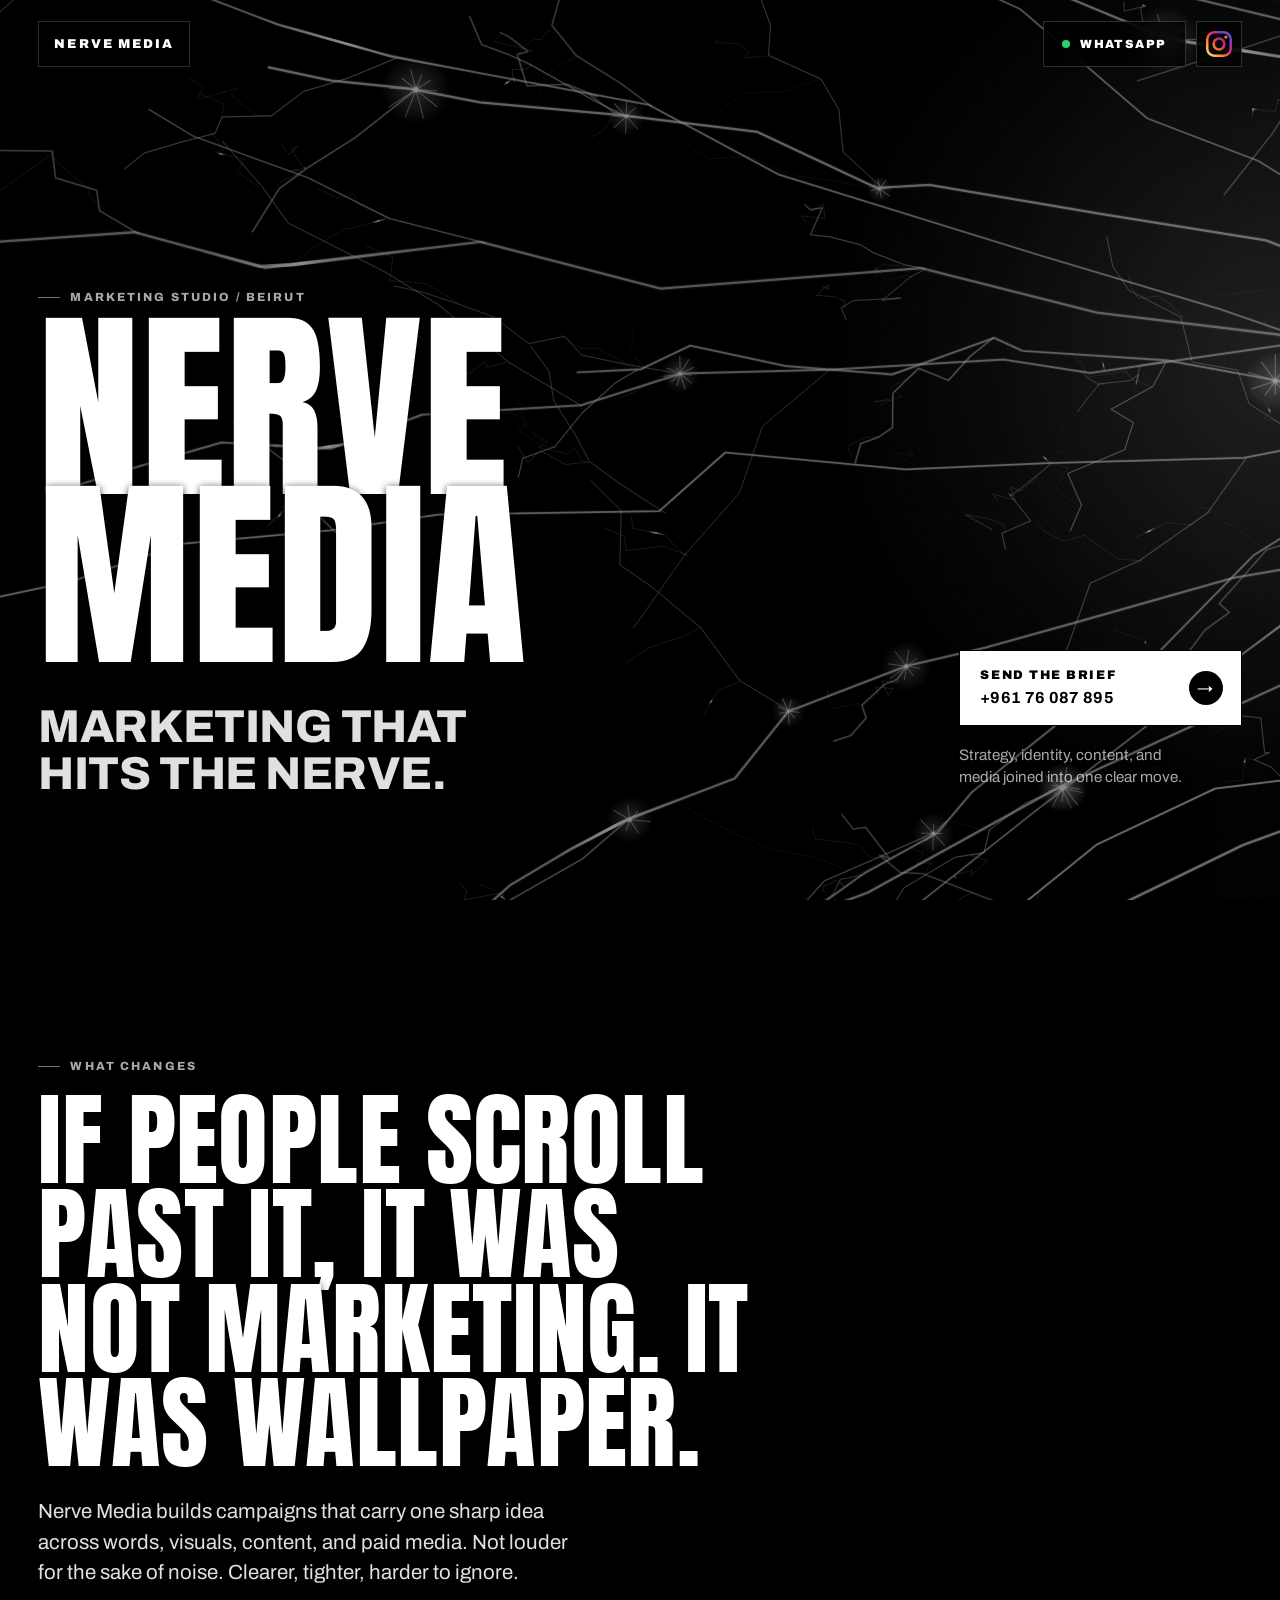
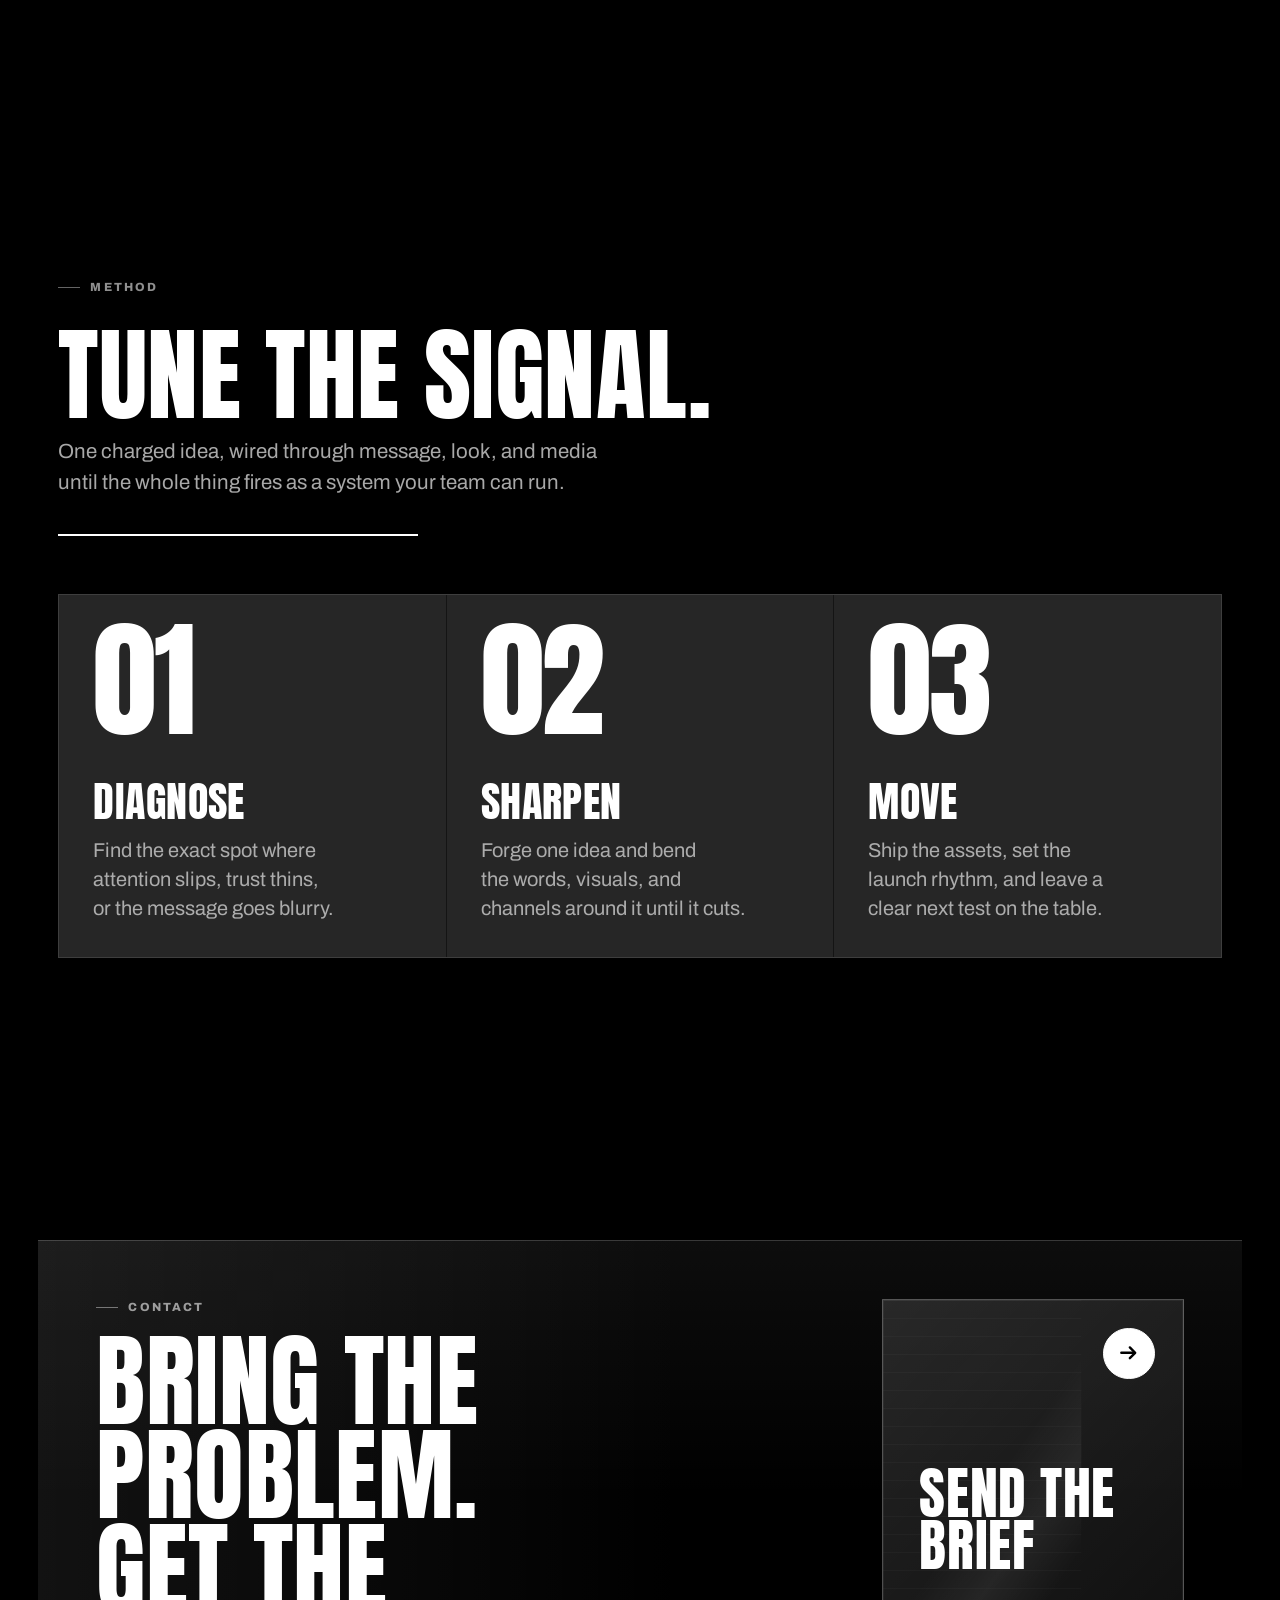
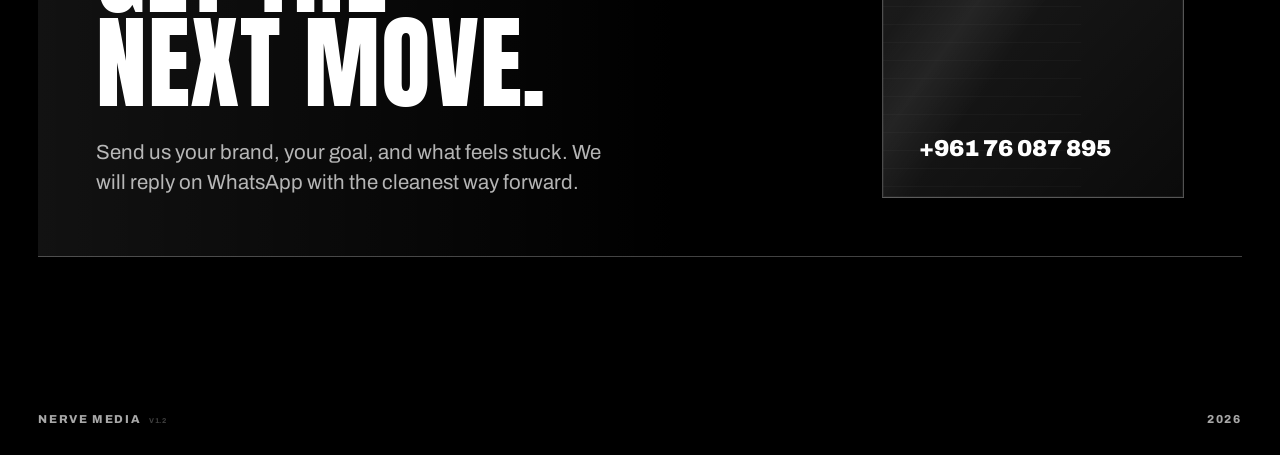
==== commit ce64f75d: "v1.2" ====
--- a/index.html
+++ b/index.html
@@ -162,7 +162,7 @@
     </main>
 
     <footer class="site-footer">
-      <span class="footer-brand">Nerve Media <small>v1.0.0</small></span>
+      <span class="footer-brand">Nerve Media <small>v1.2</small></span>
       <span class="footer-meta">
         <span id="currentYear">2026</span>
       </span>
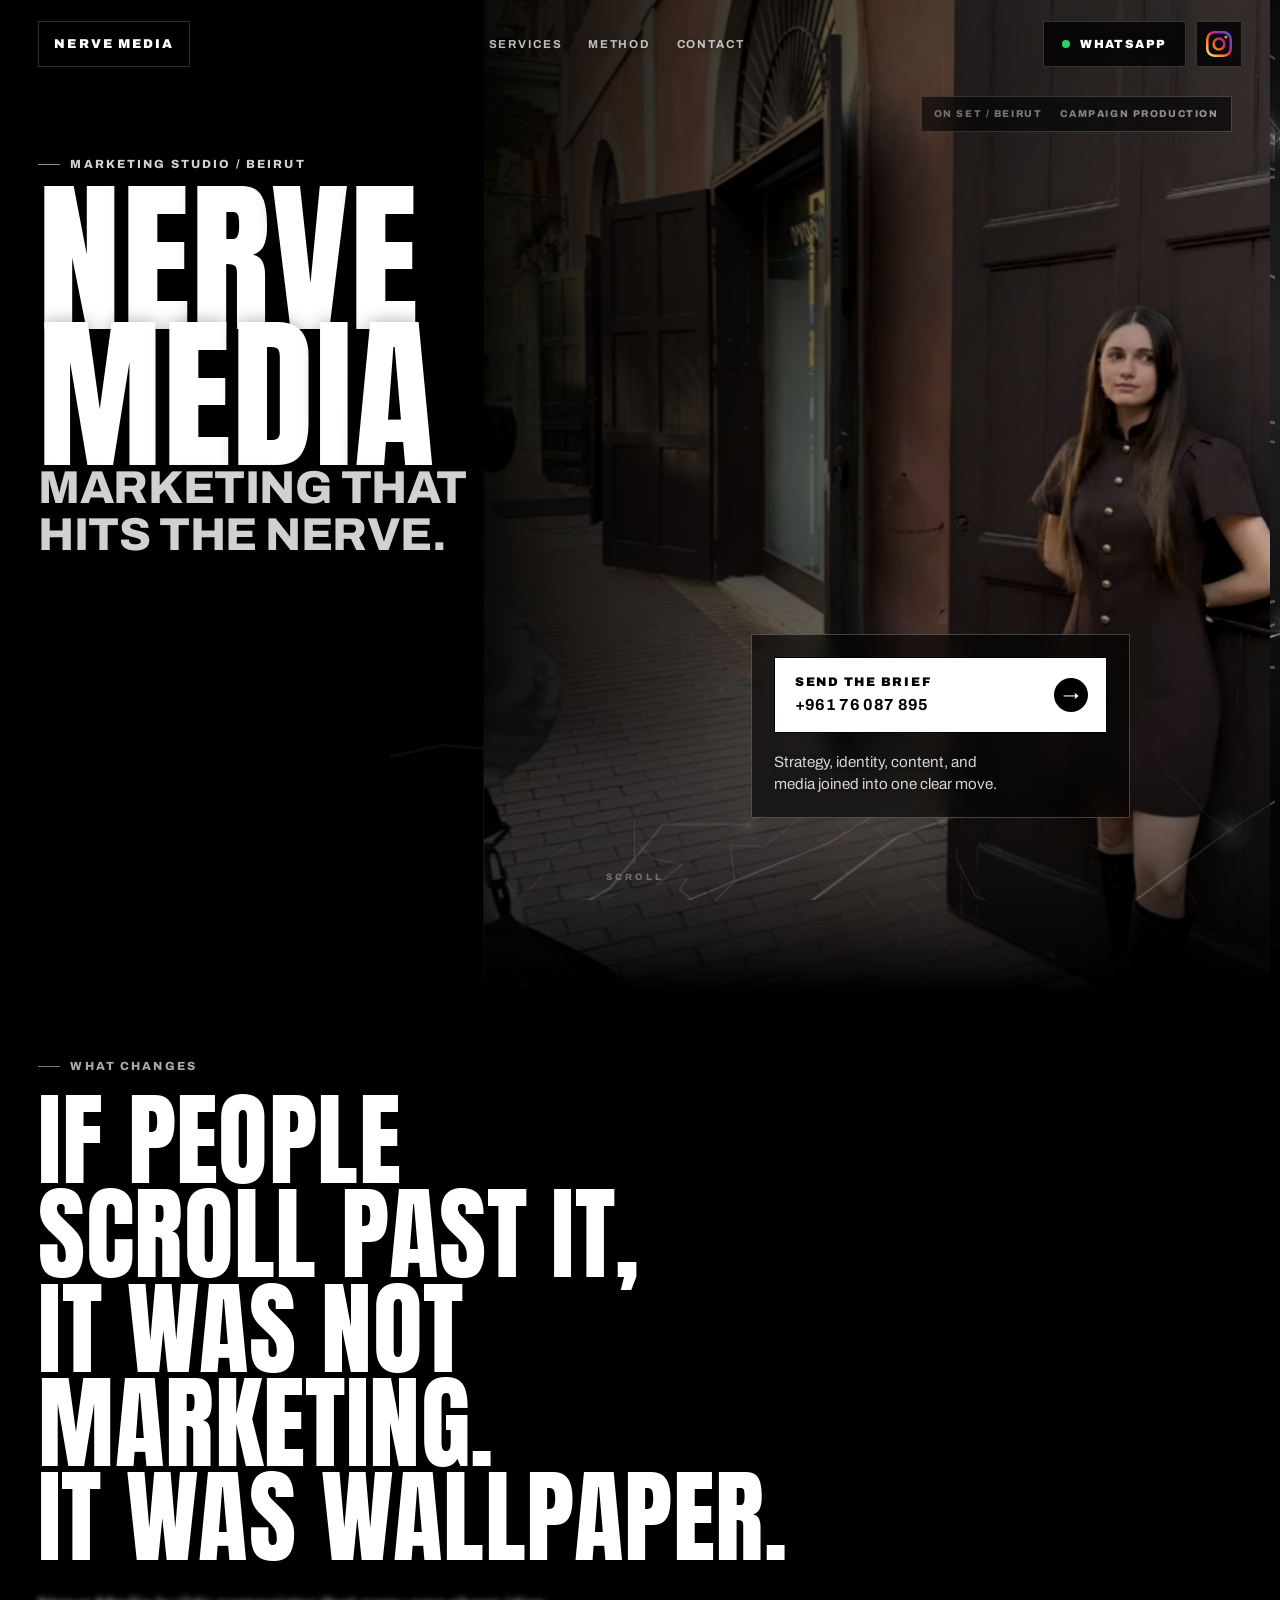
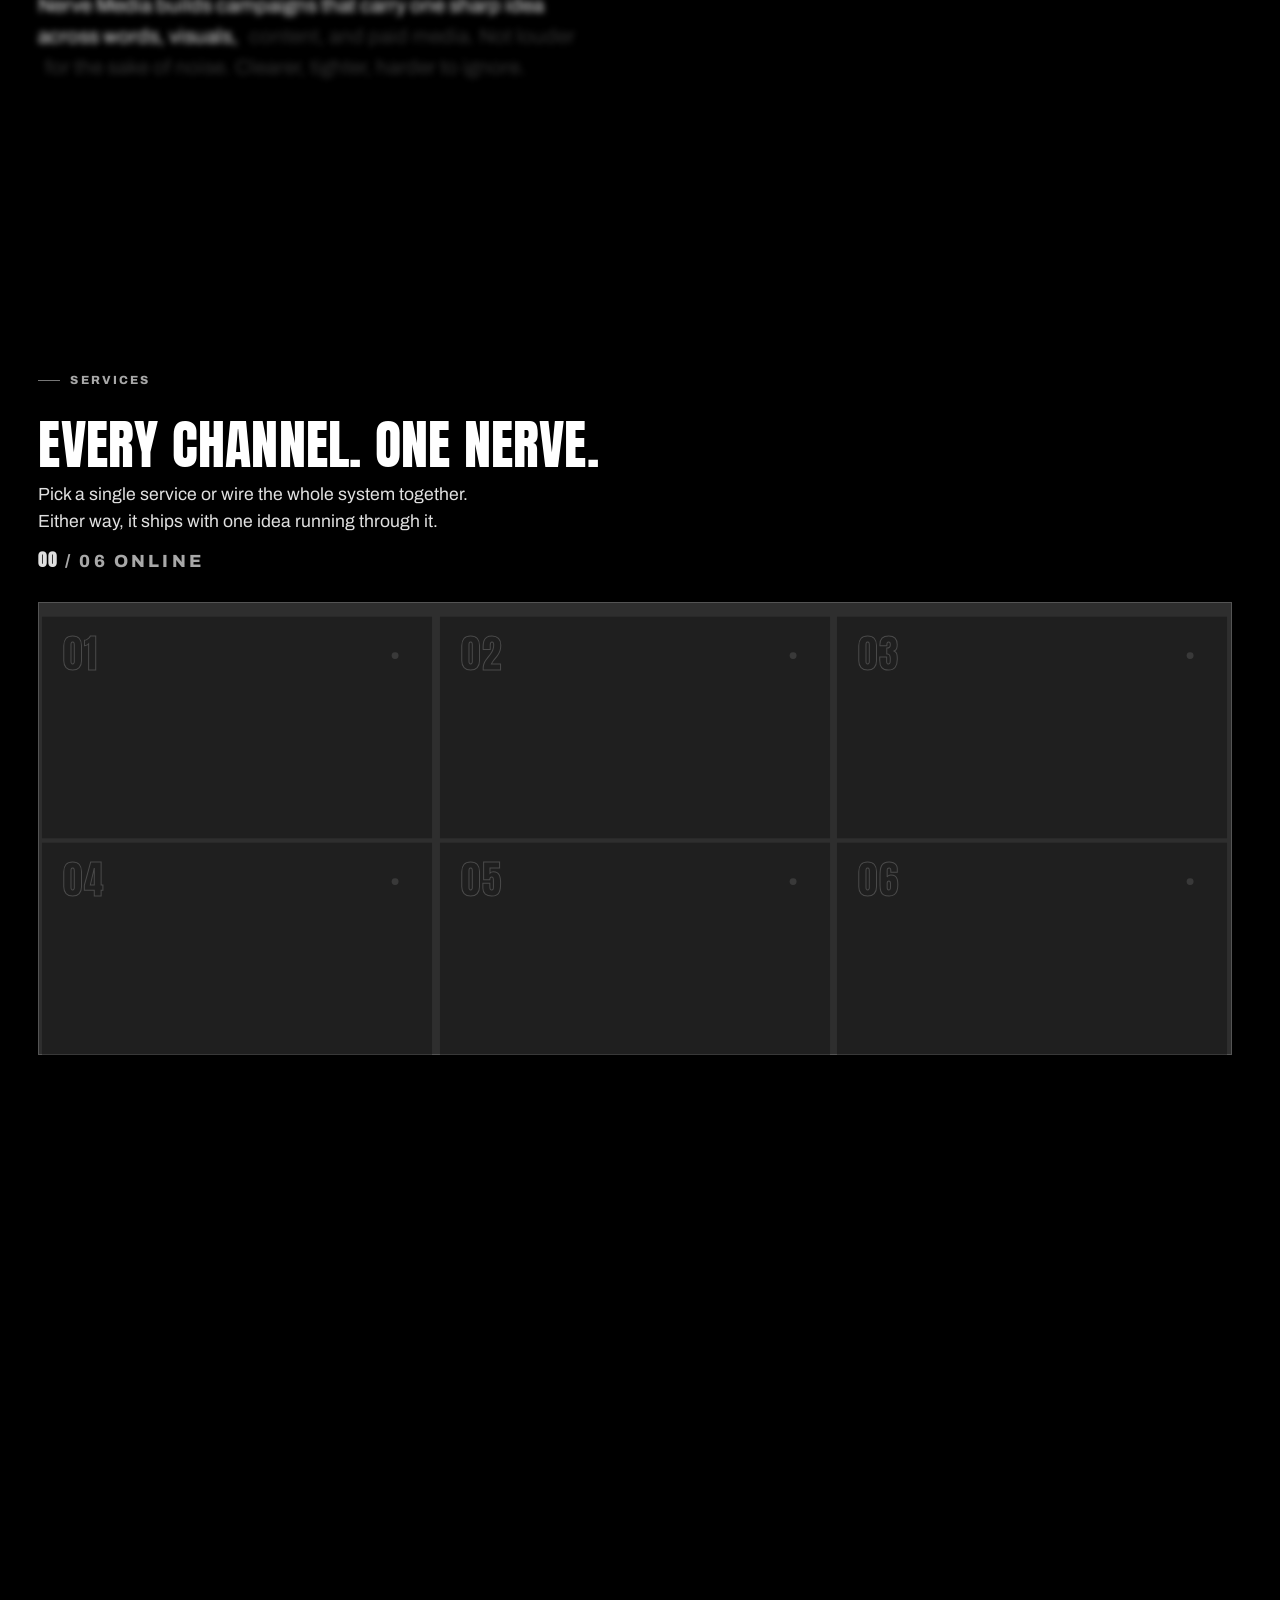
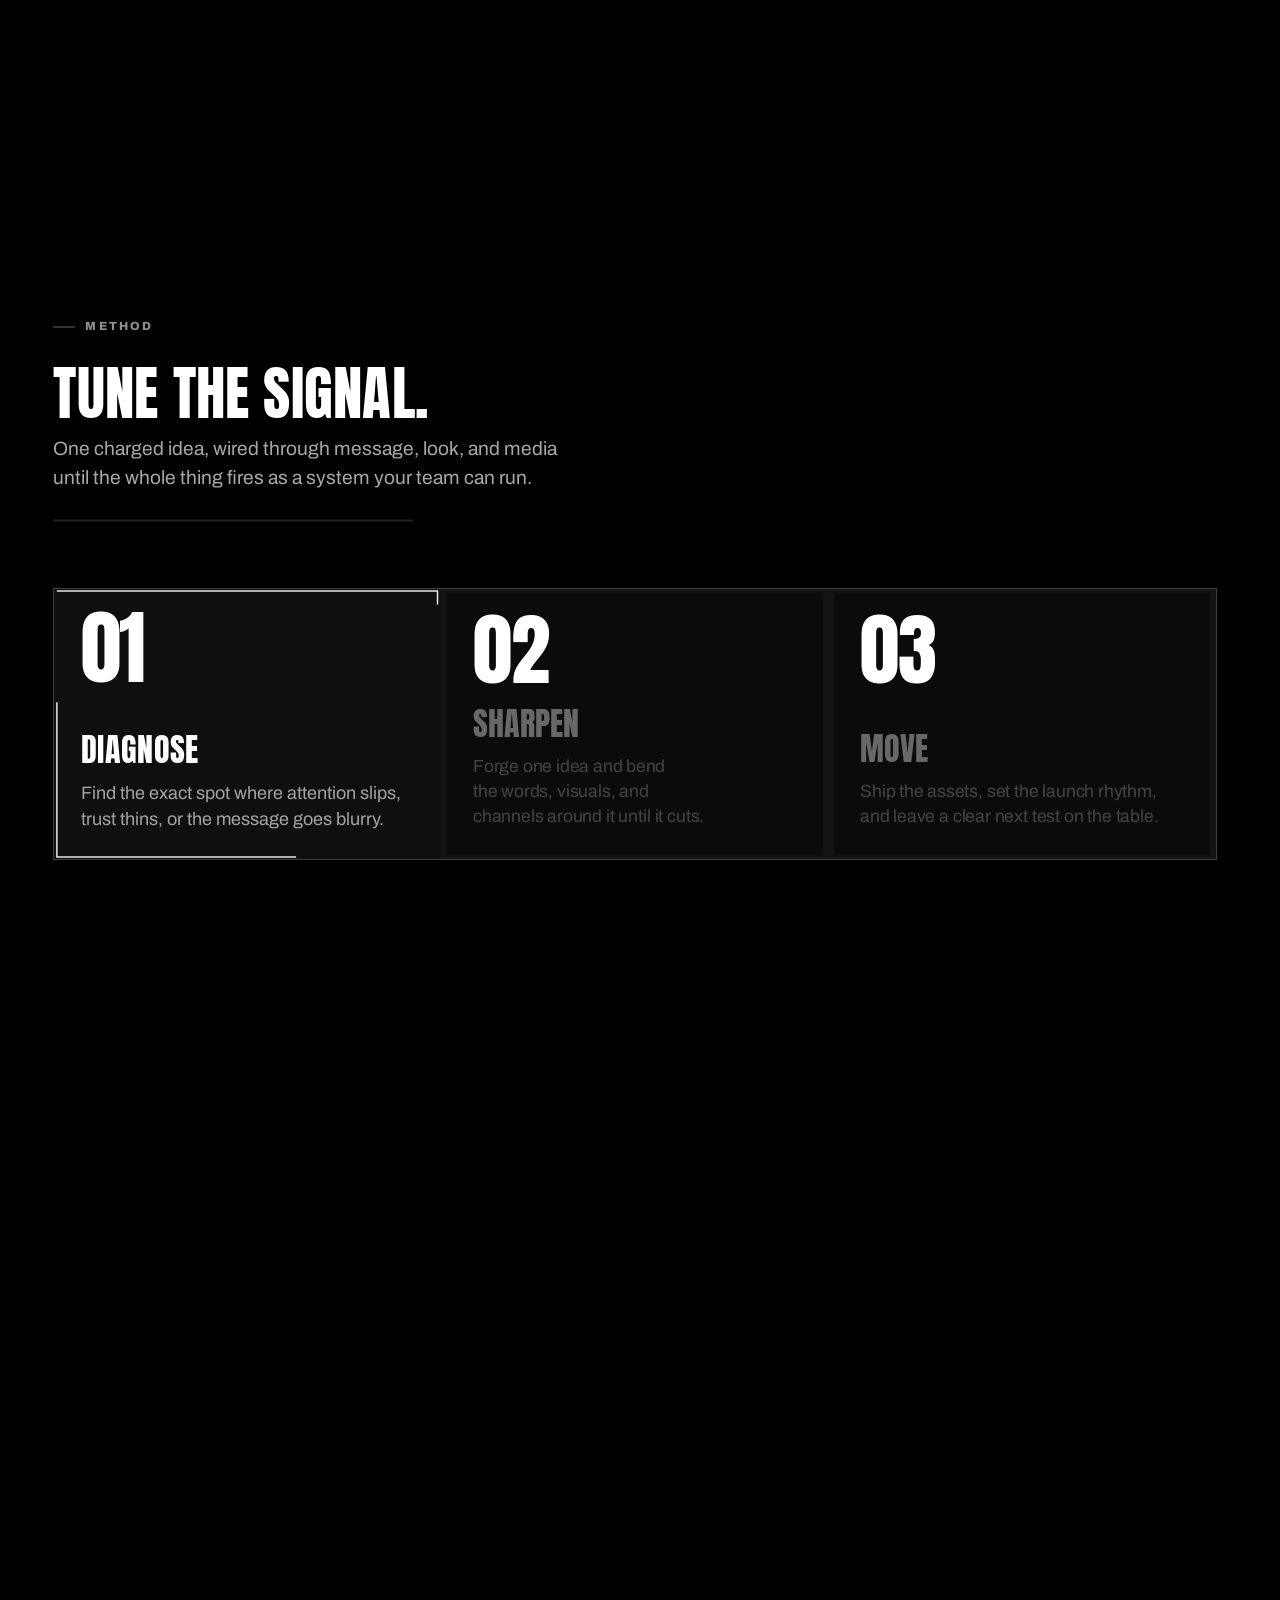
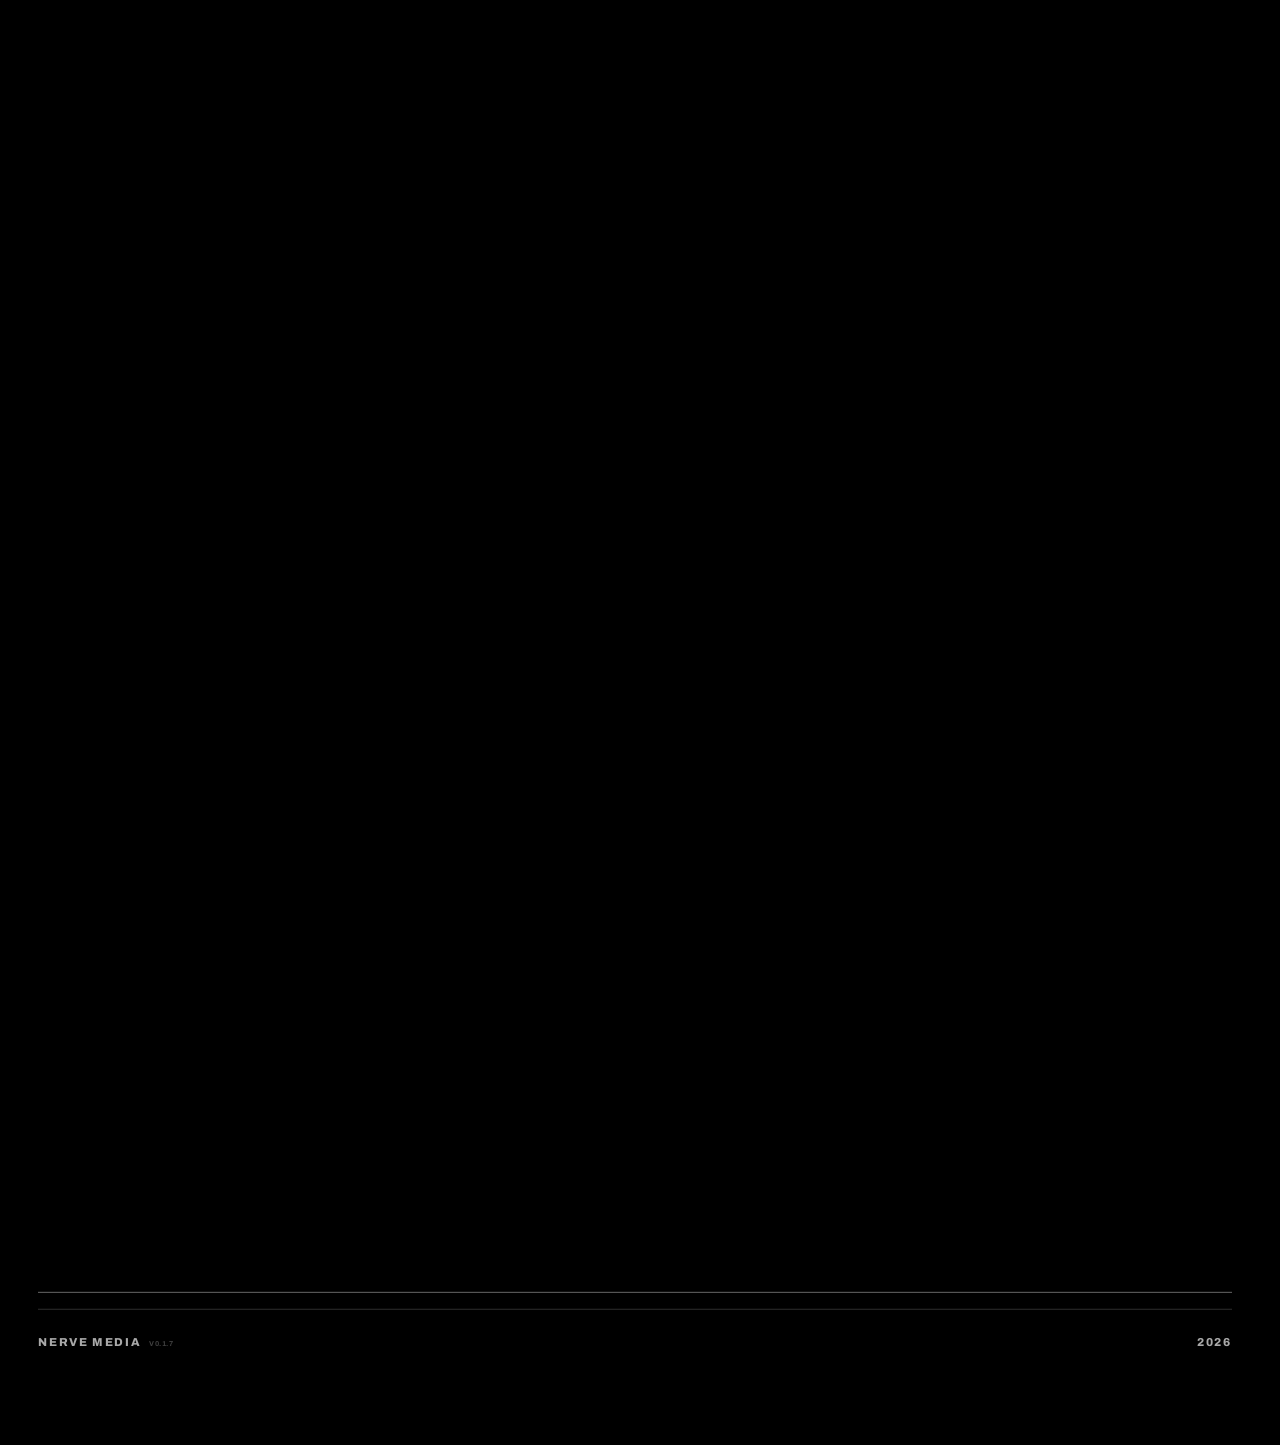
==== commit 7f369cce: "v0.1.7" ====
--- a/index.html
+++ b/index.html
@@ -9,19 +9,67 @@
     />
     <meta name="theme-color" content="#000000" />
     <title>Nerve Media | Marketing That Hits The Nerve</title>
+
+    <!-- Replace YOUR-PRODUCTION-DOMAIN.com with the live domain before launch. -->
+    <link rel="canonical" href="https://YOUR-PRODUCTION-DOMAIN.com/" />
+
+    <!-- Social sharing -->
+    <meta property="og:type" content="website" />
+    <meta property="og:site_name" content="Nerve Media" />
+    <meta property="og:title" content="Nerve Media | Marketing That Hits The Nerve" />
+    <meta
+      property="og:description"
+      content="Beirut marketing studio for sharper strategy, content, identity, and campaigns. Marketing that hits the nerve."
+    />
+    <meta property="og:url" content="https://YOUR-PRODUCTION-DOMAIN.com/" />
+    <meta property="og:image" content="https://YOUR-PRODUCTION-DOMAIN.com/assets/nerve-media-og.jpg" />
+    <meta property="og:image:width" content="1200" />
+    <meta property="og:image:height" content="630" />
+    <meta property="og:image:alt" content="Nerve Media — a fashion campaign being photographed on a Beirut street" />
+    <meta name="twitter:card" content="summary_large_image" />
+    <meta name="twitter:title" content="Nerve Media | Marketing That Hits The Nerve" />
+    <meta
+      name="twitter:description"
+      content="Beirut marketing studio for sharper strategy, content, identity, and campaigns."
+    />
+    <meta name="twitter:image" content="https://YOUR-PRODUCTION-DOMAIN.com/assets/nerve-media-og.jpg" />
+
     <link
       rel="icon"
       href="data:image/svg+xml,%3Csvg xmlns='http://www.w3.org/2000/svg' viewBox='0 0 64 64'%3E%3Crect width='64' height='64' fill='%23000'/%3E%3Cpath d='M8 45V19h8l12 15V19h8v26h-8L16 30v15z' fill='%23fff'/%3E%3Cpath d='M42 45V19h5l5 13 5-13h5v26h-6V31l-4 10h-1l-4-10v14z' fill='%23fff'/%3E%3C/svg%3E"
     />
     <link rel="preconnect" href="https://fonts.googleapis.com" />
     <link rel="preconnect" href="https://fonts.gstatic.com" crossorigin />
+    <!-- Trimmed weight set: Anton (display) + Archivo 400/700/900 + one
+         Archivo Expanded 800 for the hero line. Other 800 usages snap to 900. -->
     <link
-      href="https://fonts.googleapis.com/css2?family=Anton&family=Archivo:wght@400;500;600;700;800;900&family=Archivo+Expanded:wght@600;700;800;900&display=swap"
+      href="https://fonts.googleapis.com/css2?family=Anton&family=Archivo:wght@400;700;900&family=Archivo+Expanded:wght@800&display=swap"
       rel="stylesheet"
     />
-    <link rel="stylesheet" href="styles.css?v=36" />
+    <link
+      rel="preload"
+      as="image"
+      type="image/avif"
+      imagesrcset="
+        assets/nerve-media-beirut-shoot-800.avif 800w,
+        assets/nerve-media-beirut-shoot-1200.avif 1200w,
+        assets/nerve-media-beirut-shoot-1600.avif 1600w"
+      imagesizes="(max-width: 960px) 100vw, 62vw"
+      fetchpriority="high"
+    />
+    <link rel="stylesheet" href="styles.css?v=63" />
   </head>
   <body>
+    <!-- Boot loader: dismissed by app.js once the hero image + fonts land
+         (max 2.8s); CSS failsafe hides it if JS dies; noscript removes it. -->
+    <div class="loader" id="loader" aria-hidden="true">
+      <div class="loader-inner">
+        <span class="loader-mark">Nerve Media</span>
+        <span class="loader-line"><i></i></span>
+      </div>
+    </div>
+    <noscript><style>.loader { display: none; }</style></noscript>
+    <a class="skip-link" href="#top">Skip to content</a>
     <canvas class="nerve-canvas" id="nerveCanvas" aria-hidden="true"></canvas>
     <div class="background-field" aria-hidden="true"></div>
     <div class="grain" aria-hidden="true"></div>
@@ -31,8 +79,14 @@
         <span class="brand-mark">NERVE MEDIA</span>
       </a>
 
+      <nav class="site-nav" aria-label="Primary">
+        <a href="#services">Services</a>
+        <a href="#method">Method</a>
+        <a href="#contact">Contact</a>
+      </nav>
+
       <div class="header-actions">
-        <a class="whatsapp-button" href="https://wa.me/96176087895" target="_blank" rel="noopener">
+        <a class="whatsapp-button" href="https://wa.me/96176087895?text=Hi%20Nerve%20Media%2C%20I%27d%20like%20to%20talk%20about%20a%20project." target="_blank" rel="noopener">
           <span class="whatsapp-dot" aria-hidden="true"></span>
           <span>WhatsApp</span>
         </a>
@@ -58,17 +112,56 @@
 
     <main id="top">
       <section class="hero section-frame" aria-labelledby="hero-title">
+        <figure class="hero-visual" aria-label="Nerve Media campaign production in Beirut">
+          <picture>
+            <source
+              type="image/avif"
+              srcset="
+                assets/nerve-media-beirut-shoot-800.avif 800w,
+                assets/nerve-media-beirut-shoot-1200.avif 1200w,
+                assets/nerve-media-beirut-shoot-1600.avif 1600w"
+              sizes="(max-width: 960px) 100vw, 62vw"
+            />
+            <source
+              type="image/webp"
+              srcset="
+                assets/nerve-media-beirut-shoot-800.webp 800w,
+                assets/nerve-media-beirut-shoot-1200.webp 1200w,
+                assets/nerve-media-beirut-shoot-1600.webp 1600w"
+              sizes="(max-width: 960px) 100vw, 62vw"
+            />
+            <img
+              src="assets/nerve-media-beirut-shoot-1200.jpg"
+              srcset="
+                assets/nerve-media-beirut-shoot-1200.jpg 1200w,
+                assets/nerve-media-beirut-shoot.jpeg 2400w"
+              sizes="(max-width: 960px) 100vw, 62vw"
+              alt="A fashion campaign being photographed on a Beirut street"
+              width="2400"
+              height="3200"
+              loading="eager"
+              decoding="async"
+              fetchpriority="high"
+            />
+          </picture>
+          <figcaption>
+            <span>On set / Beirut</span>
+            <span>Campaign production</span>
+          </figcaption>
+        </figure>
+
         <div class="hero-copy" data-reveal data-pulse-item>
           <p class="eyebrow">Marketing studio / Beirut</p>
           <h1 id="hero-title" class="load-title">
-            <span data-split>Nerve</span>
-            <span data-split>Media</span>
+            <span class="sr-only">Nerve Media</span>
+            <span data-split aria-hidden="true">Nerve</span>
+            <span data-split aria-hidden="true">Media</span>
           </h1>
           <p class="hero-line">Marketing that hits the nerve.</p>
         </div>
 
         <div class="hero-actions" data-reveal data-pulse-item>
-          <a class="button button-primary" href="https://wa.me/96176087895" target="_blank" rel="noopener">
+          <a class="button button-primary" href="https://wa.me/96176087895?text=Hi%20Nerve%20Media%2C%20I%27m%20interested%20in%20building%20a%20campaign%2Fwebsite%2Fbrand%20system.%20Can%20we%20discuss%20my%20project%3F" target="_blank" rel="noopener">
             <span>Send the brief</span>
             <strong>+961 76 087 895</strong>
           </a>
@@ -76,18 +169,87 @@
             Strategy, identity, content, and media joined into one clear move.
           </p>
         </div>
+
+        <div class="scroll-cue" aria-hidden="true">
+          <i></i>
+          <span>Scroll</span>
+        </div>
       </section>
 
       <section class="manifesto section-frame" aria-labelledby="manifesto-title">
         <div class="section-label" data-reveal>What changes</div>
-        <h2 id="manifesto-title" data-reveal data-pulse-item>
-          If people scroll past it, it was not marketing. It was wallpaper.
+        <h2 id="manifesto-title" class="manifesto-phrases" data-pulse-item>
+          <span class="phrase" data-dir="left">If people scroll past it,</span>
+          <span class="phrase" data-dir="right">it was not marketing.</span>
+          <span class="phrase" data-dir="left">It was wallpaper.</span>
         </h2>
-        <p data-reveal data-pulse-item>
+        <p data-polarize data-pulse-item>
           Nerve Media builds campaigns that carry one sharp idea across words,
           visuals, content, and paid media. Not louder for the sake of noise.
           Clearer, tighter, harder to ignore.
         </p>
+      </section>
+
+      <section class="services section-frame" id="services" aria-labelledby="services-title">
+        <div class="services-pin" data-services-pin>
+          <div class="services-stage">
+            <div class="section-head">
+              <div class="section-label" data-reveal>Services</div>
+              <h2 id="services-title" data-reveal>Every channel. One nerve.</h2>
+              <p data-reveal>
+                Pick a single service or wire the whole system together. Either
+                way, it ships with one idea running through it.
+              </p>
+              <p class="services-count" aria-hidden="true"><span data-services-count>00</span><em>/ 06 online</em></p>
+            </div>
+
+            <div class="services-grid" data-services-grid>
+              <div class="services-beam" aria-hidden="true"></div>
+          <article class="service-card">
+            <span class="service-num" aria-hidden="true">01</span>
+            <span class="service-dot" aria-hidden="true"></span>
+            <h3>Strategy &amp; Positioning</h3>
+            <p>Market reads, audience mapping, and a message hierarchy that decides what you say first, everywhere.</p>
+            <span class="service-meta">Research · Positioning · Messaging</span>
+          </article>
+          <article class="service-card">
+            <span class="service-num" aria-hidden="true">02</span>
+            <span class="service-dot" aria-hidden="true"></span>
+            <h3>Brand Identity</h3>
+            <p>Logo systems, type, color, and a voice that survives every export size and every handoff.</p>
+            <span class="service-meta">Logos · Systems · Guidelines</span>
+          </article>
+          <article class="service-card">
+            <span class="service-num" aria-hidden="true">03</span>
+            <span class="service-dot" aria-hidden="true"></span>
+            <h3>Content &amp; Production</h3>
+            <p>Short-form video, shoots, and design built for the feed and cut to stop the thumb.</p>
+            <span class="service-meta">Video · Photo · Design</span>
+          </article>
+          <article class="service-card">
+            <span class="service-num" aria-hidden="true">04</span>
+            <span class="service-dot" aria-hidden="true"></span>
+            <h3>Social Media Management</h3>
+            <p>Calendars, captions, and community rhythms that compound instead of churn.</p>
+            <span class="service-meta">Calendars · Community · Growth</span>
+          </article>
+          <article class="service-card">
+            <span class="service-num" aria-hidden="true">05</span>
+            <span class="service-dot" aria-hidden="true"></span>
+            <h3>Paid Media &amp; Performance</h3>
+            <p>Meta, Google, and TikTok campaigns wired to tracking that tells the truth.</p>
+            <span class="service-meta">Ads · Funnels · Tracking</span>
+          </article>
+          <article class="service-card">
+            <span class="service-num" aria-hidden="true">06</span>
+            <span class="service-dot" aria-hidden="true"></span>
+            <h3>Web &amp; Launch Pages</h3>
+            <p>Landing pages and sites that load fast, read sharp, and point at one action.</p>
+            <span class="service-meta">Landing pages · Sites · CRO</span>
+          </article>
+            </div>
+          </div>
+        </div>
       </section>
 
       <section class="method light-zone" id="method" aria-labelledby="method-title">
@@ -124,6 +286,7 @@
                   <p>Ship the assets, set the launch rhythm, and leave a clear next test on the table.</p>
                 </div>
               </li>
+              <li class="method-crosshair" data-crosshair aria-hidden="true"><i></i><i></i><i></i><i></i></li>
             </ol>
 
             <div class="method-dots" data-method-dots aria-hidden="true">
@@ -147,7 +310,7 @@
             </p>
           </div>
 
-          <a class="message-card" href="https://wa.me/96176087895" target="_blank" rel="noopener">
+          <a class="message-card" href="https://wa.me/96176087895?text=Hi%20Nerve%20Media%2C%20I%27m%20interested%20in%20building%20a%20campaign%2Fwebsite%2Fbrand%20system.%20Can%20we%20discuss%20my%20project%3F" target="_blank" rel="noopener">
             <span class="message-arrow" aria-hidden="true">
               <svg viewBox="0 0 24 24" focusable="false">
                 <path d="M5 12h12"></path>
@@ -162,12 +325,33 @@
     </main>
 
     <footer class="site-footer">
-      <span class="footer-brand">Nerve Media <small>v1.2</small></span>
+      <span class="footer-brand">Nerve Media <small>v0.1.7</small></span>
       <span class="footer-meta">
         <span id="currentYear">2026</span>
       </span>
     </footer>
 
-    <script src="app.js?v=36" defer></script>
+    <script type="application/ld+json">
+      {
+        "@context": "https://schema.org",
+        "@type": "ProfessionalService",
+        "name": "Nerve Media",
+        "description": "Beirut marketing studio for sharper strategy, content, identity, and campaigns.",
+        "url": "https://YOUR-PRODUCTION-DOMAIN.com/",
+        "image": "https://YOUR-PRODUCTION-DOMAIN.com/assets/nerve-media-og.jpg",
+        "telephone": "+961 76 087 895",
+        "areaServed": "Lebanon",
+        "address": {
+          "@type": "PostalAddress",
+          "addressLocality": "Beirut",
+          "addressCountry": "LB"
+        },
+        "sameAs": [
+          "https://www.instagram.com/nerve.media/",
+          "https://wa.me/96176087895"
+        ]
+      }
+    </script>
+    <script src="app.js?v=63" defer></script>
   </body>
 </html>
--- a/styles.css
+++ b/styles.css
@@ -1,10 +1,37 @@
+﻿@property --theme-luma {
+  syntax: "<number>";
+  inherits: true;
+  initial-value: 0;
+}
+
+@property --theme-bg-channel {
+  syntax: "<number>";
+  inherits: true;
+  initial-value: 0;
+}
+
+@property --theme-fg-channel {
+  syntax: "<number>";
+  inherits: true;
+  initial-value: 255;
+}
+
+@property --theme-inverse-channel {
+  syntax: "<number>";
+  inherits: true;
+  initial-value: 0;
+}
+
 :root {
   --black: #000;
   --white: #fff;
   --ink: #090909;
-  --theme-bg-rgb: 0, 0, 0;
-  --theme-fg-rgb: 255, 255, 255;
-  --theme-inverse-rgb: 0, 0, 0;
+  --theme-bg-channel: 0;
+  --theme-fg-channel: 255;
+  --theme-inverse-channel: 0;
+  --theme-bg-rgb: var(--theme-bg-channel), var(--theme-bg-channel), var(--theme-bg-channel);
+  --theme-fg-rgb: var(--theme-fg-channel), var(--theme-fg-channel), var(--theme-fg-channel);
+  --theme-inverse-rgb: var(--theme-inverse-channel), var(--theme-inverse-channel), var(--theme-inverse-channel);
   --theme-luma: 0;
   --theme-grid-opacity: 0.18;
   --theme-ambient-opacity: 0.18;
@@ -21,8 +48,23 @@
   --scroll: 0;
   --display: "Anton", "Arial Narrow", Impact, sans-serif;
   --body: "Archivo", "Helvetica Neue", Arial, sans-serif;
-  --ease: cubic-bezier(0.16, 1, 0.3, 1);
+  /* Motion tokens — every new animation should pick from these so the
+     whole site shares one timing voice. --ease aliases --ease-out for
+     the many existing rules that reference it. */
+  --ease-out: cubic-bezier(0.16, 1, 0.3, 1);
+  --ease-snap: cubic-bezier(0.3, 1.25, 0.35, 1);
+  --ease: var(--ease-out);
+  --duration-fast: 220ms;
+  --duration-medium: 460ms;
+  --duration-slow: 700ms;
+  --stagger-small: 70ms;
+  --stagger-medium: 120ms;
   color-scheme: dark;
+  transition:
+    --theme-luma 180ms linear,
+    --theme-bg-channel 180ms linear,
+    --theme-fg-channel 240ms var(--ease),
+    --theme-inverse-channel 240ms var(--ease);
 }
 
 * {
@@ -31,12 +73,14 @@
 
 html {
   scroll-behavior: smooth;
+  overflow-x: clip;
 }
 
 body {
   min-width: 320px;
   margin: 0;
-  overflow-x: hidden;
+  overflow-x: clip;
+  overflow-y: visible;
   background: rgb(var(--theme-bg-rgb));
   color: rgb(var(--theme-fg-rgb));
   font-family: var(--body);
@@ -47,6 +91,29 @@
   transition: background-color 80ms linear, color 180ms ease;
 }
 
+@media (min-width: 761px) {
+  html {
+    overflow-y: scroll;
+    scrollbar-gutter: stable;
+    scrollbar-color: rgba(var(--theme-fg-rgb), 0.4) rgb(var(--theme-bg-rgb));
+    scrollbar-width: thin;
+  }
+
+  html::-webkit-scrollbar {
+    width: 8px;
+  }
+
+  html::-webkit-scrollbar-track {
+    background: rgb(var(--theme-bg-rgb));
+  }
+
+  html::-webkit-scrollbar-thumb {
+    border: 2px solid rgb(var(--theme-bg-rgb));
+    border-radius: 999px;
+    background: rgba(var(--theme-fg-rgb), 0.4);
+  }
+}
+
 body.is-light {
   color-scheme: light;
 }
@@ -55,7 +122,7 @@
 body::after {
   position: fixed;
   inset: 0;
-  z-index: -5;
+  z-index: 0;
   pointer-events: none;
   content: "";
   transition: opacity 220ms ease, filter 220ms ease;
@@ -87,10 +154,25 @@
   font: inherit;
 }
 
+/* Visually hidden but available to assistive tech. Used for the clean,
+   readable heading text behind the per-character split animation. */
+.sr-only {
+  position: absolute !important;
+  width: 1px;
+  height: 1px;
+  padding: 0;
+  margin: -1px;
+  overflow: hidden;
+  clip: rect(0, 0, 0, 0);
+  clip-path: inset(50%);
+  white-space: nowrap;
+  border: 0;
+}
+
 .nerve-canvas {
   position: fixed;
   inset: 0;
-  z-index: -2;
+  z-index: 2;
   width: 100%;
   height: 100%;
   opacity: var(--theme-canvas-opacity);
@@ -98,10 +180,33 @@
   transition: opacity 220ms ease;
 }
 
+/* The baked depth layers + source glow live here as compositor-promoted
+   elements that app.js slides with `transform` (no per-frame canvas repaint —
+   the big mobile win). #nerveCanvas above stays the live pulse overlay. */
+.nerve-field {
+  position: fixed;
+  inset: 0;
+  z-index: 2;
+  overflow: hidden;
+  opacity: var(--theme-canvas-opacity);
+  pointer-events: none;
+  transition: opacity 220ms ease;
+}
+
+.nerve-field .nerve-layer,
+.nerve-field .nerve-source {
+  position: absolute;
+  top: 0;
+  left: 0;
+  will-change: transform;
+  transform: translateZ(0);
+  backface-visibility: hidden;
+}
+
 .background-field {
   position: fixed;
   inset: 0;
-  z-index: -3;
+  z-index: 1;
   overflow: hidden;
   pointer-events: none;
   background:
@@ -111,10 +216,13 @@
   transition: filter 220ms ease, opacity 220ms ease;
 }
 
+/* Oversized by the grain-shift travel so the transform-based jitter never
+   exposes an edge. Translating the layer is compositor-only; the old
+   background-position keyframes repainted the full screen on every step. */
 .grain {
   position: fixed;
-  inset: -50%;
-  z-index: -1;
+  inset: -48px;
+  z-index: 3;
   pointer-events: none;
   opacity: var(--theme-grain-opacity);
   background-image: url("data:image/svg+xml,%3Csvg xmlns='http://www.w3.org/2000/svg' width='120' height='120'%3E%3Cfilter id='n'%3E%3CfeTurbulence type='fractalNoise' baseFrequency='0.9' numOctaves='3' stitchTiles='stitch'/%3E%3C/filter%3E%3Crect width='100%25' height='100%25' filter='url(%23n)'/%3E%3C/svg%3E");
@@ -122,12 +230,97 @@
 }
 
 @keyframes grainShift {
-  0% { transform: translate(0, 0); }
-  20% { transform: translate(-4%, 3%); }
-  40% { transform: translate(3%, -4%); }
-  60% { transform: translate(-3%, 2%); }
-  80% { transform: translate(4%, 3%); }
-  100% { transform: translate(0, 0); }
+  0% { transform: translate3d(0, 0, 0); }
+  20% { transform: translate3d(-37px, 29px, 0); }
+  40% { transform: translate3d(31px, -41px, 0); }
+  60% { transform: translate3d(-23px, 19px, 0); }
+  80% { transform: translate3d(43px, 31px, 0); }
+  100% { transform: translate3d(0, 0, 0); }
+}
+
+/* =====================================================================
+   Boot loader. Deliberately hardcoded black/white — the page always
+   boots dark at the top, outside the theme system. app.js dismisses it
+   (.is-done + body.is-ready) once the hero image and fonts land; the
+   failsafe animation hides it after 6s even if JS never finishes, and
+   a <noscript> style removes it entirely without JS. pointer-events is
+   none throughout so it can never trap the reader.
+   ===================================================================== */
+.loader {
+  position: fixed;
+  inset: 0;
+  z-index: 120;
+  display: grid;
+  place-items: center;
+  background: #000;
+  color: #fff;
+  pointer-events: none;
+  transition: transform 680ms var(--ease-out) 140ms, visibility 0s 880ms;
+  animation: loaderFailsafe 1ms linear 6s forwards;
+}
+
+.loader.is-done {
+  visibility: hidden;
+  transform: translateY(-101%);
+}
+
+@keyframes loaderFailsafe {
+  to {
+    visibility: hidden;
+    opacity: 0;
+  }
+}
+
+.loader-inner {
+  display: grid;
+  gap: 16px;
+  justify-items: center;
+  transition: opacity 220ms ease;
+}
+
+.loader.is-done .loader-inner {
+  opacity: 0;
+}
+
+.loader-mark {
+  font-family: var(--display);
+  font-size: clamp(1.5rem, 4.5vw, 2.2rem);
+  letter-spacing: 0.06em;
+  text-transform: uppercase;
+  animation: loaderMarkIn 700ms var(--ease-out) backwards;
+}
+
+@keyframes loaderMarkIn {
+  from {
+    opacity: 0;
+    transform: translateY(14px);
+  }
+}
+
+.loader-line {
+  width: min(220px, 44vw);
+  height: 2px;
+  overflow: hidden;
+  background: rgba(255, 255, 255, 0.16);
+}
+
+.loader-line i {
+  display: block;
+  width: 44%;
+  height: 100%;
+  background: #fff;
+  transform: translateX(-110%);
+  animation: loaderSweep 1.1s ease-in-out 200ms infinite;
+}
+
+@keyframes loaderSweep {
+  to { transform: translateX(260%); }
+}
+
+@media (prefers-reduced-motion: reduce) {
+  .loader {
+    display: none;
+  }
 }
 
 .site-header {
@@ -336,16 +529,116 @@
 }
 
 .hero {
+  position: relative;
+  isolation: isolate;
   display: grid;
-  grid-template-columns: minmax(0, 1fr) minmax(260px, 0.34fr);
+  grid-template-columns: repeat(12, minmax(0, 1fr));
   align-items: end;
-  gap: clamp(28px, 7vw, 96px);
+  gap: clamp(18px, 2.2vw, 34px);
+  width: 100%;
+  max-width: none;
   min-height: 100svh;
-  padding: 136px 0 clamp(58px, 9vw, 102px);
+  padding: clamp(124px, 16vh, 164px) var(--pad) clamp(58px, 8vh, 96px);
+  overflow: hidden;
+}
+
+.hero::before {
+  position: absolute;
+  inset: 0;
+  z-index: 1;
+  content: "";
+  pointer-events: none;
+  background:
+    linear-gradient(90deg, #000 0 27%, rgba(0, 0, 0, 0.95) 38%, rgba(0, 0, 0, 0.56) 59%, rgba(0, 0, 0, 0.12) 100%),
+    linear-gradient(180deg, rgba(0, 0, 0, 0.22), transparent 42%, rgba(0, 0, 0, 0.58));
+}
+
+.hero-visual {
+  position: absolute;
+  inset: 0 0 0 38%;
+  z-index: 0;
+  margin: 0;
+  overflow: hidden;
+  border-left: 1px solid rgba(255, 255, 255, 0.24);
+  background: #17120f;
+}
+
+.hero-visual::after {
+  position: absolute;
+  inset: 0;
+  content: "";
+  pointer-events: none;
+  background: linear-gradient(120deg, rgba(0, 0, 0, 0.18), transparent 46%, rgba(255, 191, 138, 0.08));
+  mix-blend-mode: soft-light;
+}
+
+.hero-visual img {
+  display: block;
+  width: 100%;
+  height: 100%;
+  object-fit: cover;
+  object-position: 48% 50%;
+  filter: saturate(0.88) contrast(1.07) brightness(1);
+  transform: scaleX(-1) scale(1.015);
+}
+
+.hero-visual figcaption {
+  position: absolute;
+  top: 96px;
+  right: var(--pad);
+  z-index: 2;
+  display: flex;
+  gap: 18px;
+  padding: 10px 12px;
+  border: 1px solid rgba(255, 255, 255, 0.32);
+  background: rgba(0, 0, 0, 0.58);
+  color: rgba(255, 255, 255, 0.84);
+  font-size: 0.62rem;
+  font-weight: 800;
+  letter-spacing: 0.16em;
+  text-transform: uppercase;
+  backdrop-filter: blur(10px);
+}
+
+@media (min-width: 961px) {
+  .hero {
+    --hero-fade-depth: clamp(190px, 30svh, 320px);
+    overflow: visible;
+  }
+
+  .hero::before,
+  .hero-visual {
+    height: calc(100% + var(--hero-fade-depth));
+    -webkit-mask-image: linear-gradient(to bottom, #000 0 58%, rgba(0, 0, 0, 0.96) 62%, transparent 85%);
+    mask-image: linear-gradient(to bottom, #000 0 58%, rgba(0, 0, 0, 0.96) 62%, transparent 85%);
+  }
+
+  .hero::before {
+    inset: 0 0 auto;
+  }
+
+  .hero-visual {
+    inset: 0 0 auto 38%;
+  }
+
+  .manifesto {
+    position: relative;
+    z-index: 1;
+  }
 }
 
 .hero-copy {
+  position: relative;
+  z-index: 2;
+  grid-column: 1 / 9;
   max-width: 930px;
+}
+
+.hero .eyebrow,
+.hero .hero-line,
+.hero .hero-actions p {
+  color: rgba(255, 255, 255, 0.82);
+  text-shadow: 0 1px 8px rgba(0, 0, 0, 0.72);
 }
 
 .eyebrow,
@@ -390,6 +683,15 @@
   text-wrap: balance;
 }
 
+.eyebrow,
+.section-label,
+h1,
+h2,
+h3,
+p {
+  transition: color 240ms ease, text-shadow 240ms ease;
+}
+
 h1,
 h2,
 h3 {
@@ -405,8 +707,7 @@
   text-shadow: none;
 }
 
-p,
-.expertise-card {
+p {
   text-shadow: 0 1px 5px rgba(0, 0, 0, 0.58);
 }
 
@@ -429,12 +730,14 @@
 .hero h1 {
   position: relative;
   margin: 0;
+  color: #fff;
   font-family: var(--display);
-  font-size: clamp(5rem, 16vw, 14.6rem);
+  font-size: clamp(5rem, 13vw, 12.8rem);
   font-weight: 400;
   line-height: 0.82;
   text-transform: uppercase;
   letter-spacing: 0.005em;
+  text-shadow: 0 2px 18px rgba(0, 0, 0, 0.42);
 }
 
 .hero h1 span {
@@ -446,7 +749,10 @@
   display: inline-block;
 }
 
-.hero h1[data-animate] .char {
+/* Entrances key off body.is-ready (added when the boot loader dismisses)
+   so the choreography plays as the loader wipes away, not hidden behind
+   it. Before is-ready the title sits static under the opaque loader. */
+body.is-ready .hero h1[data-animate] .char {
   transform: translateY(108%) rotate(6deg);
   opacity: 0;
   animation: charRise 0.9s var(--ease) forwards;
@@ -457,6 +763,58 @@
     transform: translateY(0) rotate(0);
     opacity: 1;
   }
+}
+
+/* Touch/compact title entrance: the two words rise as units (app.js skips
+   the per-character split there). `backwards` fills the pre-delay gap; no
+   `forwards` fill so the split-portal drift transform resumes afterwards. */
+body.is-ready .hero h1[data-animate="words"] [data-split] {
+  animation: wordRise 0.8s var(--ease-out) backwards;
+}
+
+@keyframes wordRise {
+  from {
+    transform: translateY(0.45em);
+    opacity: 0;
+  }
+}
+
+/* Hero entrance choreography — visual settles, title rises (above), then
+   eyebrow → tagline → CTA → cue. Transform/opacity only, fx-scoped so
+   reduced-motion and no-JS render the hero fully static. */
+@keyframes heroEnter {
+  from {
+    transform: translateY(18px);
+    opacity: 0;
+  }
+}
+
+body.fx.is-ready .hero .eyebrow {
+  animation: heroEnter var(--duration-medium) ease-out 0.1s backwards;
+}
+
+body.fx.is-ready .hero-line {
+  animation: heroEnter var(--duration-slow) var(--ease-out) 0.66s backwards;
+}
+
+body.fx.is-ready .hero-actions {
+  animation: heroEnter var(--duration-slow) var(--ease-out) 0.86s backwards;
+}
+
+body.fx.is-ready .scroll-cue {
+  animation: heroEnter var(--duration-slow) ease-out 1.4s backwards;
+}
+
+/* Phone hero photo settles from a slightly tighter crop as the loader
+   lifts (one-shot, transform only; desktop has the Ken Burns instead). */
+@media (max-width: 760px) {
+  body.fx.is-ready .hero-visual img {
+    animation: heroImgSettle 1.3s var(--ease-out);
+  }
+}
+
+@keyframes heroImgSettle {
+  from { transform: scaleX(-1) scale(1.13); }
 }
 
 .hero h1 {
@@ -480,9 +838,16 @@
 }
 
 .hero-actions {
+  position: relative;
+  z-index: 2;
+  grid-column: 8 / 12;
   display: grid;
   gap: 18px;
   margin-bottom: 10px;
+  padding: clamp(14px, 2vw, 22px);
+  border: 1px solid rgba(255, 255, 255, 0.24);
+  background: rgba(0, 0, 0, 0.58);
+  backdrop-filter: blur(12px);
 }
 
 .hero-actions p {
@@ -553,6 +918,7 @@
 }
 
 .manifesto h2,
+.services h2,
 .method h2,
 .contact h2 {
   max-width: 900px;
@@ -575,108 +941,18 @@
   line-height: 1.5;
 }
 
-.expertise {
-  padding: clamp(74px, 11vw, 140px) 0;
-}
-
 .section-head {
   display: grid;
   gap: 14px;
   margin-bottom: clamp(30px, 5vw, 58px);
 }
 
-.expertise-grid {
-  display: grid;
-  grid-template-columns: repeat(3, minmax(0, 1fr));
-  gap: 1px;
-  border: 1px solid var(--line);
-  background: var(--line);
-}
-
-.expertise-card {
-  position: relative;
-  min-height: 300px;
-  padding: clamp(20px, 3vw, 34px);
-  overflow: hidden;
-  background: rgba(var(--theme-fg-rgb), 0.1);
-  backdrop-filter: blur(10px);
-  transition: background 360ms var(--ease), transform 360ms var(--ease);
-}
-
-.expertise-card::after {
-  position: absolute;
-  inset: auto auto 0 0;
-  width: 100%;
-  height: 2px;
-  content: "";
-  background: var(--accent);
-  transform: scaleX(0);
-  transform-origin: left center;
-  transition: transform 460ms var(--ease);
-}
-
-.expertise-card:hover {
-  background: rgba(var(--theme-fg-rgb), 0.16);
-  transform: translateY(-4px);
-}
-
-.expertise-card:hover::after {
-  transform: scaleX(1);
-}
-
-.expertise-card:hover h3 {
-  color: rgb(var(--theme-fg-rgb));
-}
-
-body.is-light .expertise-card:hover {
-  background: rgba(var(--theme-fg-rgb), 0.14);
-}
-
 [data-pulse-item] {
   isolation: isolate;
 }
 
 [data-pulse-item]:not(.site-header) {
   position: relative;
-}
-
-[data-pulse-item]::before {
-  position: absolute;
-  inset: var(--pulse-inset, 50% auto auto 50%);
-  width: 90px;
-  height: 1px;
-  content: "";
-  pointer-events: none;
-  background: linear-gradient(90deg, transparent, currentColor, transparent);
-  opacity: 0;
-  transform: translate(-50%, -50%) rotate(-14deg) scaleX(0.2);
-}
-
-.pulse-now::before {
-  animation: localPulse 780ms ease-out both;
-}
-
-.expertise-card span {
-  font-family: var(--display);
-  font-size: 1rem;
-  font-weight: 400;
-  letter-spacing: 0.08em;
-  color: var(--accent);
-}
-
-.expertise-card h3 {
-  margin: 82px 0 14px;
-  font-family: var(--display);
-  font-weight: 400;
-  font-size: clamp(1.4rem, 3vw, 2.35rem);
-  line-height: 0.96;
-  text-transform: uppercase;
-  letter-spacing: 0.01em;
-}
-
-.expertise-card p {
-  margin: 0;
-  color: var(--soft);
 }
 
 .method {
@@ -687,13 +963,30 @@
   color: rgb(var(--theme-fg-rgb));
 }
 
+/* Soft, edge-faded wash behind the method content. It quiets the canvas
+   network where the (light-zone) heading and copy sit, while a radial mask
+   keeps the page edges open so the network still reads as atmosphere. */
+.method::before {
+  position: absolute;
+  inset: 0;
+  z-index: 0;
+  content: "";
+  pointer-events: none;
+  background: rgb(var(--theme-bg-rgb));
+  opacity: 0.5;
+  -webkit-mask-image: radial-gradient(125% 78% at 50% 46%, #000 32%, transparent 76%);
+  mask-image: radial-gradient(125% 78% at 50% 46%, #000 32%, transparent 76%);
+}
+
 .method-pin {
   position: relative;
+  z-index: 1;
   height: auto;
 }
 
 .method-stage {
   position: relative;
+  z-index: 1;
   display: grid;
   grid-template-columns: 1fr;
   align-items: start;
@@ -754,14 +1047,19 @@
   gap: clamp(24px, 4vw, 54px);
   padding: clamp(22px, 3vw, 34px);
   overflow: hidden;
+  contain: layout paint;
   background: rgba(var(--theme-fg-rgb), 0.08);
+  /* Readability wash (see .service-card) â€” quiets the canvas behind the
+     method steps, which sit in the light zone where lines crossed the text.
+     The wash is deliberately NOT in any transition list: interpolating a
+     100vmax inset shadow repaints the card every frame of the transition. */
+  box-shadow: inset 0 0 0 100vmax rgba(var(--theme-bg-rgb), 0.72);
   opacity: 1;
   visibility: visible;
   transform: none;
   transition:
     background 360ms var(--ease),
-    transform 360ms var(--ease),
-    box-shadow 360ms var(--ease);
+    transform 360ms var(--ease);
 }
 
 .method-move.is-active {
@@ -777,7 +1075,7 @@
 .method-move:hover {
   background: rgba(var(--theme-fg-rgb), 0.14);
   transform: translateY(-4px);
-  box-shadow: 0 22px 56px rgba(0, 0, 0, 0.08);
+  box-shadow: inset 0 0 0 100vmax rgba(var(--theme-bg-rgb), 0.72), 0 22px 56px rgba(0, 0, 0, 0.08);
 }
 
 .method-num {
@@ -792,22 +1090,6 @@
 
 .method-move.is-active .method-num {
   animation: none;
-}
-
-@keyframes numberCut {
-  0% {
-    opacity: 0;
-    transform: translateX(-14px) skewX(-6deg);
-    -webkit-text-stroke-color: rgba(0, 0, 0, 0);
-  }
-  60% {
-    opacity: 1;
-  }
-  100% {
-    opacity: 1;
-    transform: translateX(0) skewX(0);
-    -webkit-text-stroke-color: rgba(0, 0, 0, 0.82);
-  }
 }
 
 .method-move-body h3 {
@@ -867,7 +1149,8 @@
     linear-gradient(90deg, rgba(var(--theme-fg-rgb), 0.07), transparent 54%),
     linear-gradient(180deg, rgba(var(--theme-fg-rgb), 0.05), transparent 42%);
   color: rgb(var(--theme-fg-rgb));
-  box-shadow: none;
+  /* Readability wash behind the contact copy + card. */
+  box-shadow: inset 0 0 0 100vmax rgba(var(--theme-bg-rgb), 0.5);
 }
 
 .contact-copy {
@@ -898,7 +1181,7 @@
   border: 1px solid rgba(var(--theme-fg-rgb), 0.26);
   background:
     linear-gradient(135deg, rgba(var(--theme-fg-rgb), 0.14), rgba(var(--theme-fg-rgb), 0.045)),
-    rgba(var(--theme-bg-rgb), 0.4);
+    rgba(var(--theme-bg-rgb), 0.72);
   color: rgb(var(--theme-fg-rgb));
   text-shadow: none;
   box-shadow: inset 0 0 0 1px rgba(var(--theme-fg-rgb), 0.05);
@@ -963,7 +1246,7 @@
   border-color: rgba(var(--theme-fg-rgb), 0.58);
   background:
     linear-gradient(135deg, rgba(var(--theme-fg-rgb), 0.2), rgba(var(--theme-fg-rgb), 0.07)),
-    rgba(var(--theme-bg-rgb), 0.48);
+    rgba(var(--theme-bg-rgb), 0.78);
   box-shadow: 0 24px 70px rgba(var(--theme-inverse-rgb), 0.2);
 }
 
@@ -1000,17 +1283,22 @@
 }
 
 .site-footer {
+  position: relative;
+  z-index: 4;
   display: flex;
   justify-content: space-between;
   width: min(calc(100% - (var(--pad) * 2)), var(--max));
   margin: 0 auto;
-  padding: 0 0 28px;
+  padding: 24px 0 28px;
+  border-top: 1px solid var(--line);
   color: var(--muted);
   font-family: var(--body);
   font-size: 0.72rem;
   font-weight: 800;
   text-transform: uppercase;
   letter-spacing: 0.14em;
+  opacity: 1;
+  visibility: visible;
 }
 
 .footer-brand {
@@ -1066,8 +1354,10 @@
 
 [data-reveal] {
   opacity: 0;
-  transform: translateY(22px);
-  transition: opacity 780ms ease, transform 780ms cubic-bezier(0.2, 0.85, 0.2, 1);
+  transform: translateY(26px);
+  transition:
+    opacity 700ms ease var(--reveal-delay, 0ms),
+    transform 700ms cubic-bezier(0.2, 0.85, 0.2, 1) var(--reveal-delay, 0ms);
 }
 
 [data-reveal].is-visible {
@@ -1078,20 +1368,6 @@
 .hero [data-reveal] {
   opacity: 1;
   transform: none;
-}
-
-@keyframes localPulse {
-  0% {
-    opacity: 0;
-    transform: translate(-50%, -50%) rotate(-14deg) scaleX(0.2);
-  }
-  28% {
-    opacity: 0.32;
-  }
-  100% {
-    opacity: 0;
-    transform: translate(70%, -50%) rotate(-14deg) scaleX(1.4);
-  }
 }
 
 a:focus-visible,
@@ -1126,33 +1402,228 @@
   }
 
   .hero {
-    align-content: center;
-    gap: 24px;
-  }
-
+    align-content: end;
+    gap: 18px;
+    padding-top: 56svh;
+  }
+
+  .hero::before {
+    background:
+      linear-gradient(180deg, rgba(0, 0, 0, 0.06) 0 34%, rgba(0, 0, 0, 0.7) 60%, #000 78%),
+      linear-gradient(90deg, rgba(0, 0, 0, 0.42), transparent 72%);
+  }
+
+  .hero-visual {
+    inset: 0 0 auto;
+    height: 68svh;
+    border-left: 0;
+    border-bottom: 1px solid rgba(255, 255, 255, 0.22);
+  }
+
+  .hero-visual img {
+    object-position: 50% 48%;
+  }
+
+  .hero-visual figcaption {
+    top: 82px;
+  }
+
+  .hero-copy,
   .hero-actions {
-    max-width: 440px;
-  }
-
-  .expertise-grid {
-    grid-template-columns: 1fr;
-  }
-
-  .expertise-card {
-    min-height: 230px;
-  }
-
-  .expertise-card h3 {
-    margin-top: 48px;
-  }
-}
-
-@media (max-width: 760px), (pointer: coarse) {
+    grid-column: 1;
+  }
+
+  .hero-actions {
+    justify-self: end;
+    width: min(100%, 360px);
+    max-width: none;
+    margin-right: clamp(16px, 5vw, 56px);
+  }
+}
+
+@media (max-width: 760px) {
   .brand,
   .instagram-link,
-  .whatsapp-button,
-  .expertise-card {
+  .whatsapp-button {
     backdrop-filter: none;
+  }
+
+  .background-field {
+    background:
+      radial-gradient(circle at 96% 34%, rgba(var(--theme-fg-rgb), 0.18), transparent 38%),
+      linear-gradient(90deg, rgba(var(--theme-inverse-rgb), 0.46), rgba(var(--theme-inverse-rgb), 0.18) 50%, rgba(var(--theme-inverse-rgb), 0.06));
+    opacity: var(--theme-field-opacity);
+  }
+
+  .method-move:hover {
+    transform: none;
+    box-shadow: none;
+  }
+
+  .hero {
+    align-content: end;
+    gap: 16px;
+    min-height: 100svh;
+    padding-top: clamp(380px, 59svh, 540px);
+    padding-bottom: 34px;
+    overflow: visible;
+  }
+
+  .hero::before {
+    height: 105svh;
+    background:
+      linear-gradient(180deg, rgba(0, 0, 0, 0.02) 0 38%, rgba(0, 0, 0, 0.38) 58%, rgba(0, 0, 0, 0.86) 78%, #000 100%),
+      linear-gradient(90deg, rgba(0, 0, 0, 0.3), transparent 82%);
+  }
+
+  .hero-visual {
+    height: 105svh;
+    border-bottom: 0;
+    -webkit-mask-image: linear-gradient(to bottom, #000 0 52%, rgba(0, 0, 0, 0.98) 60%, rgba(0, 0, 0, 0.72) 74%, rgba(0, 0, 0, 0.26) 90%, transparent 100%);
+    mask-image: linear-gradient(to bottom, #000 0 52%, rgba(0, 0, 0, 0.98) 60%, rgba(0, 0, 0, 0.72) 74%, rgba(0, 0, 0, 0.26) 90%, transparent 100%);
+  }
+
+  .hero-visual img {
+    object-position: 22% 54%;
+    transform: scaleX(-1) scale(1.08);
+  }
+
+  .hero-copy {
+    align-self: end;
+  }
+
+  .hero .eyebrow {
+    margin-bottom: 12px;
+  }
+
+  .hero-line {
+    margin-top: 18px;
+  }
+
+  .hero-actions {
+    gap: 10px;
+    padding: 12px;
+  }
+
+  .hero-actions p {
+    font-size: 0.88rem;
+    line-height: 1.4;
+  }
+
+  .button {
+    min-height: 64px;
+  }
+
+  .manifesto,
+  .services {
+    padding-top: 76px;
+    padding-bottom: 76px;
+  }
+
+  .manifesto h2,
+  .services h2,
+  .method h2,
+  .contact h2 {
+    font-size: clamp(2.7rem, 13vw, 4.2rem);
+    line-height: 0.94;
+  }
+
+  .section-head {
+    gap: 10px;
+    margin-bottom: 28px;
+  }
+
+  .service-card {
+    padding: 20px;
+  }
+
+  .service-card h3 {
+    margin-top: 22px;
+  }
+
+  .service-meta {
+    margin-top: 8px;
+    line-height: 1.45;
+  }
+
+  .method {
+    padding: 0;
+  }
+
+  .method-stage {
+    gap: 24px;
+  }
+
+  .method-head {
+    gap: 10px;
+  }
+
+  .method-track {
+    gap: 0;
+  }
+
+  .method-move {
+    min-height: 250px;
+    gap: 18px;
+    padding: 20px;
+  }
+
+  .method-num {
+    font-size: clamp(3.8rem, 18vw, 5.2rem);
+  }
+
+  .method-move-body h3 {
+    margin-bottom: 9px;
+  }
+
+  .contact {
+    padding-top: 76px;
+    padding-bottom: 88px;
+  }
+
+  .contact-panel {
+    gap: 26px;
+  }
+
+  .message-card:hover,
+  .message-card:focus-visible {
+    transform: none;
+  }
+}
+
+@media (pointer: coarse) {
+  .brand,
+  .instagram-link,
+  .whatsapp-button {
+    backdrop-filter: none;
+  }
+
+  /* Touch press feedback — the tap equivalent of the desktop hover lifts.
+     Transform/opacity only; the elements' existing transitions ease it. */
+  .button:active {
+    transform: translateY(1px) scale(0.98);
+  }
+
+  .message-card:active {
+    transform: scale(0.99);
+    border-color: rgba(var(--theme-fg-rgb), 0.5);
+  }
+
+  .whatsapp-button:active {
+    transform: scale(0.96);
+  }
+
+  .brand:active,
+  .instagram-link:active {
+    transform: scale(0.95);
+  }
+
+  .service-card:active {
+    background: rgba(var(--theme-fg-rgb), 0.13);
+  }
+
+  .site-nav a:active {
+    color: rgb(var(--theme-fg-rgb));
   }
 
   .background-field {
@@ -1184,11 +1655,13 @@
   .brand,
   .instagram-link,
   .whatsapp-button {
-    min-height: 42px;
+    min-height: 44px;
   }
 
   .brand {
-    padding: 0 11px;
+    padding: 0 10px;
+    font-size: 0.64rem;
+    letter-spacing: 0.12em;
   }
 
   .whatsapp-button {
@@ -1202,8 +1675,8 @@
   }
 
   .instagram-link {
-    width: 42px;
-    height: 42px;
+    width: 44px;
+    height: 44px;
   }
 
   .instagram-link svg {
@@ -1213,11 +1686,34 @@
 
   .hero {
     min-height: 100svh;
-    padding-top: 112px;
-    padding-bottom: 38px;
-  }
-
-  .expertise-card,
+    padding-top: clamp(380px, 59svh, 540px);
+    padding-bottom: 34px;
+  }
+
+  .hero-actions {
+    justify-self: stretch;
+    width: 100%;
+    max-width: 440px;
+    margin-right: 0;
+  }
+
+  .hero-visual {
+    height: 105svh;
+  }
+
+  .hero-visual img {
+    object-position: 22% 54%;
+    transform: scaleX(-1) scale(1.08);
+  }
+
+  .hero-visual figcaption {
+    top: 76px;
+    right: 18px;
+    gap: 10px;
+    font-size: 0.54rem;
+    letter-spacing: 0.12em;
+  }
+
   .brand,
   .instagram-link,
   .whatsapp-button {
@@ -1238,18 +1734,19 @@
   }
 
   .hero h1 {
-    font-size: clamp(4.35rem, 21vw, 7.1rem);
+    font-size: clamp(4rem, 20vw, 6.6rem);
   }
 
   .button {
-    min-height: 70px;
+    min-height: 64px;
     padding-right: 64px;
   }
 
   .manifesto h2,
+  .services h2,
   .method h2,
   .contact h2 {
-    font-size: clamp(2.7rem, 15vw, 4.7rem);
+    font-size: clamp(2.7rem, 13vw, 4.2rem);
   }
 
   .method {
@@ -1267,6 +1764,80 @@
 
   .message-label {
     max-width: 10ch;
+  }
+}
+
+@media (max-width: 420px) {
+  .hero-visual figcaption span:last-child {
+    display: none;
+  }
+
+  .message-card strong {
+    font-size: 1.18rem;
+  }
+
+  .site-footer {
+    align-items: flex-end;
+  }
+}
+
+@media (max-width: 360px) {
+  :root {
+    --pad: 16px;
+  }
+
+  .site-header {
+    right: var(--pad);
+    left: var(--pad);
+  }
+
+  .brand {
+    padding-right: 8px;
+    padding-left: 8px;
+    font-size: 0.6rem;
+    letter-spacing: 0.1em;
+  }
+
+  .whatsapp-button {
+    padding-right: 10px;
+    padding-left: 10px;
+  }
+
+  .header-actions {
+    gap: 6px;
+  }
+}
+
+@media (max-width: 760px) and (max-height: 680px) {
+  .hero {
+    gap: 12px;
+    padding-top: clamp(320px, 60svh, 390px);
+    padding-bottom: 28px;
+  }
+
+  .hero-visual {
+    height: 110svh;
+  }
+
+  .hero h1 {
+    font-size: clamp(3.8rem, 19vw, 5.5rem);
+  }
+
+  .hero-line {
+    margin-top: 14px;
+    font-size: 1.08rem;
+  }
+
+  .hero-actions {
+    padding: 10px;
+  }
+
+  .hero-actions p {
+    font-size: 0.82rem;
+  }
+
+  .button {
+    min-height: 60px;
   }
 }
 
@@ -1286,3 +1857,1258 @@
   }
 
 }
+
+/* =====================================================================
+   Scroll-driven motion system â€” fx layer.
+   Everything below is inert unless app.js adds body.fx (skipped when
+   prefers-reduced-motion is set), so the page stays fully readable
+   without it.
+   ===================================================================== */
+
+main {
+  position: relative;
+  z-index: 4;
+}
+
+/* Scroll-velocity headline skew and the hero latency-echo distortion were
+   removed: they fought the content for attention and hurt readability. The
+   hero keeps its character entrance and the split-portal drift only. */
+
+/* --- Hero title split portal (wide only — on a phone the horizontal
+   word drift fought the vertical scroll and cost a per-frame transform) --- */
+@media (min-width: 961px) {
+  body.fx .hero h1 [data-split] {
+    transform: translateX(calc(var(--hero-p, 0) * var(--dir, 0) * 14vw));
+  }
+}
+
+body.fx .hero [data-reveal] {
+  transition: none;
+}
+
+body.fx .hero-copy,
+body.fx .hero-actions {
+  opacity: calc(1 - var(--hero-p, 0) * 0.9);
+}
+
+/* --- Servo cooldown settle --- */
+body.fx .hero-line {
+  transform: translateY(calc(var(--servo, 0) * 1.1px));
+}
+
+body.fx .method-head {
+  transform: translateY(calc(var(--servo, 0) * 1px));
+  transition: opacity 780ms ease;
+}
+
+body.fx .site-footer {
+  transform: translateY(calc(var(--servo, 0) * 1.7px));
+}
+
+/* --- Manifesto phrase direction --- */
+.manifesto-phrases .phrase {
+  display: block;
+}
+
+/* Wide: scrubbed per frame from the fx tick (--po/--px). Compact gets the
+   observer-driven .is-in reveal in the responsive block instead — no
+   per-frame writes, no permanent will-change. */
+@media (min-width: 961px) {
+  body.fx .manifesto-phrases .phrase {
+    opacity: var(--po, 0);
+    transform: translateX(var(--px, 0px));
+  }
+}
+
+/* --- Polarizer band reveal + phase-locked copy --- */
+body.fx [data-polarize] .pword {
+  display: inline-block;
+  transition: opacity 380ms ease, filter 380ms ease, transform 420ms var(--ease);
+}
+
+body.fx [data-polarize] .pword.is-pending {
+  opacity: 0.22;
+  filter: blur(3px);
+  transform: translateX(7px);
+}
+
+body.fx [data-polarize] .pword.is-live {
+  opacity: 1;
+  filter: none;
+  transform: none;
+  text-shadow: 0 0 16px rgba(var(--theme-fg-rgb), 0.38);
+}
+
+body.fx [data-polarize] .pword.is-locked {
+  opacity: 0.94;
+  filter: none;
+  transform: none;
+}
+
+
+/* --- Grid parallax (desktop; pinned static on touch/compact below) --- */
+body.fx::before {
+  transform: translate3d(0, calc(var(--scroll) * -48px), 0);
+}
+
+/* --- Pinned method narrative (wide layout) ---
+   Everything inside the pinned stage is sized in vh so the whole stage
+   always fits one viewport â€” no clipped cards on short screens. */
+@media (min-width: 961px) {
+  body.fx .method-pin {
+    height: 200vh;
+  }
+
+  body.fx .method-stage {
+    position: sticky;
+    top: 0;
+    align-content: center;
+    align-content: safe center;
+    gap: clamp(18px, 3vh, 40px);
+    min-height: 100vh;
+    padding-top: clamp(72px, 12vh, 110px);
+    padding-bottom: clamp(16px, 4vh, 40px);
+  }
+
+  body.fx .method-stage h2 {
+    font-size: clamp(2.2rem, 6.5vh, 5.6rem);
+  }
+
+  body.fx .method-stage .method-head {
+    gap: clamp(8px, 1.6vh, 14px);
+  }
+
+  body.fx .method-stage .method-head p {
+    font-size: clamp(0.95rem, 2.2vh, 1.2rem);
+  }
+
+  body.fx .method-stage .method-meter {
+    margin-top: clamp(8px, 1.4vh, 18px);
+  }
+
+  body.fx .method-stage .method-move {
+    gap: clamp(14px, 3vh, 40px);
+    min-height: clamp(170px, 30vh, 330px);
+    padding: clamp(16px, 3vh, 30px);
+  }
+
+  body.fx .method-stage .method-num {
+    font-size: clamp(3.4rem, 9vh, 7.5rem);
+  }
+
+  body.fx .method-stage .method-move-body h3 {
+    font-size: clamp(1.5rem, 3.6vh, 2.8rem);
+  }
+
+  body.fx .method-stage .method-move-body p {
+    font-size: clamp(0.9rem, 2vh, 1.15rem);
+  }
+}
+
+body.fx .method-move {
+  transition:
+    opacity 450ms ease,
+    background 360ms var(--ease),
+    transform 550ms var(--ease);
+}
+
+/* Meter starts empty under fx; the controllers (scrub on wide, stepped
+   observer on compact) drive it from there. */
+body.fx .method-meter-fill {
+  transform: scaleX(0);
+}
+
+body.fx .method-move.is-dim {
+  opacity: 1;
+  transform: scale(0.975);
+}
+
+body.fx .method-move.is-active {
+  opacity: 1;
+  transform: none;
+  background: rgba(var(--theme-fg-rgb), 0.15);
+}
+
+body.fx .method-move.is-active:hover {
+  transform: translateY(-4px);
+}
+
+/* residual trace archive â€” past stages leave a ghosted frame */
+body.fx .method-move.is-past {
+  opacity: 1;
+}
+
+body.fx .method-move-body {
+  transition: opacity 400ms ease;
+}
+
+body.fx .method-move.is-dim .method-move-body {
+  opacity: 0.38;
+}
+
+body.fx .method-move.is-past .method-move-body {
+  opacity: 0.58;
+}
+
+body.fx .method-move.is-past::after {
+  position: absolute;
+  inset: 10px;
+  content: "";
+  border: 1px dashed rgba(var(--theme-fg-rgb), 0.3);
+  pointer-events: none;
+}
+
+/* Step advance confirmation â€” replaces the old blank "dead" interval that
+   read as broken rendering. Steps transition directly; on each advance the
+   meter gives one quick pulse instead of going empty. */
+.method-stage::after {
+  position: absolute;
+  inset: -12px;
+  content: "";
+  pointer-events: none;
+  background: rgba(var(--theme-fg-rgb), 0.1);
+  opacity: 0;
+}
+
+.method-stage.is-advance::after {
+  animation: stageAdvance 420ms ease-out;
+}
+
+@keyframes stageAdvance {
+  0% { opacity: 0.32; }
+  100% { opacity: 0; }
+}
+
+.method-stage.is-advance .method-meter-fill {
+  animation: meterPulse 420ms ease-out;
+}
+
+@keyframes meterPulse {
+  0% { filter: brightness(2.2); }
+  100% { filter: brightness(1); }
+}
+
+/* capacitor border charge */
+.capacitor {
+  position: absolute;
+  inset: 0;
+  z-index: 2;
+  width: 100%;
+  height: 100%;
+  pointer-events: none;
+}
+
+.capacitor rect {
+  fill: none;
+  stroke: rgba(var(--theme-fg-rgb), 0.9);
+  stroke-width: 1.5;
+  vector-effect: non-scaling-stroke;
+  stroke-dasharray: 100;
+  stroke-dashoffset: 100;
+  opacity: 0;
+}
+
+body.fx .method-move.is-active .capacitor rect {
+  opacity: 1;
+  animation: capCharge 850ms var(--ease) forwards;
+}
+
+body.fx .method-move.is-past .capacitor rect {
+  opacity: 0.3;
+  stroke-dashoffset: 0;
+}
+
+@keyframes capCharge {
+  from { stroke-dashoffset: 100; }
+  to { stroke-dashoffset: 0; }
+}
+
+/* Method numbers stay solid through every narrative state. */
+body.fx .method-num {
+  position: relative;
+  color: rgb(var(--theme-fg-rgb));
+  -webkit-text-stroke: 0;
+}
+
+body.fx .method-num::after {
+  display: none;
+}
+
+body.fx .method-move.is-active .method-num {
+  animation: numSettle 600ms var(--ease);
+}
+
+@keyframes numSettle {
+  0% { transform: translateY(4%) skewX(-3deg); }
+  100% { transform: none; }
+}
+
+/* crosshair lock */
+.method-crosshair {
+  position: absolute;
+  z-index: 3;
+  margin: 0;
+  padding: 0;
+  list-style: none;
+  pointer-events: none;
+  opacity: 0;
+  transition:
+    left 550ms cubic-bezier(0.3, 1.25, 0.35, 1),
+    top 550ms cubic-bezier(0.3, 1.25, 0.35, 1),
+    width 550ms cubic-bezier(0.3, 1.25, 0.35, 1),
+    height 550ms cubic-bezier(0.3, 1.25, 0.35, 1),
+    opacity 350ms ease;
+}
+
+body.fx .method-crosshair.is-on {
+  opacity: 1;
+}
+
+.method-crosshair i {
+  position: absolute;
+  width: 15px;
+  height: 15px;
+  border: 0 solid rgba(var(--theme-fg-rgb), 0.85);
+}
+
+.method-crosshair i:nth-child(1) { top: 0; left: 0; border-top-width: 2px; border-left-width: 2px; }
+.method-crosshair i:nth-child(2) { top: 0; right: 0; border-top-width: 2px; border-right-width: 2px; }
+.method-crosshair i:nth-child(3) { bottom: 0; left: 0; border-bottom-width: 2px; border-left-width: 2px; }
+.method-crosshair i:nth-child(4) { bottom: 0; right: 0; border-bottom-width: 2px; border-right-width: 2px; }
+
+/* --- WhatsApp card construction --- */
+.card-trace {
+  position: absolute;
+  inset: 0;
+  z-index: 2;
+  width: 100%;
+  height: 100%;
+  pointer-events: none;
+}
+
+.card-trace rect {
+  fill: none;
+  stroke: rgba(var(--theme-fg-rgb), 0.85);
+  stroke-width: 1.5;
+  vector-effect: non-scaling-stroke;
+  stroke-dasharray: 100;
+  stroke-dashoffset: 100;
+}
+
+.message-card.is-built .card-trace rect {
+  animation: capCharge 1150ms var(--ease) forwards;
+}
+
+body.fx .message-card .message-label,
+body.fx .message-card strong {
+  opacity: 0;
+  transform: translateY(12px);
+  transition: opacity 600ms ease, transform 600ms var(--ease);
+}
+
+body.fx .message-card.is-built .message-label {
+  opacity: 1;
+  transform: none;
+  transition-delay: 420ms;
+}
+
+body.fx .message-card.is-built strong {
+  opacity: 1;
+  transform: none;
+  transition-delay: 600ms;
+}
+
+body.fx .message-card .message-arrow {
+  opacity: 0;
+  transition: opacity 500ms ease, transform 280ms var(--ease), background 280ms ease, color 280ms ease;
+}
+
+body.fx .message-card.is-built .message-arrow {
+  opacity: 1;
+  transition: opacity 500ms ease 780ms, transform 280ms var(--ease), background 280ms ease, color 280ms ease;
+}
+
+/* phone number transmission */
+.tx-char {
+  display: inline-block;
+}
+
+.tx-digit {
+  min-width: 0.62ch;
+  text-align: center;
+}
+
+body.fx .tx-digit:not(.is-locked) {
+  opacity: 0.45;
+}
+
+body.fx .tx-digit.is-locked {
+  opacity: 1;
+}
+
+/* checksum resolve */
+.checksum {
+  position: absolute;
+  right: clamp(18px, 2.4vw, 28px);
+  bottom: clamp(16px, 2vw, 24px);
+  z-index: 2;
+  display: grid;
+  place-items: center;
+  width: 24px;
+  height: 24px;
+  border: 1px solid rgba(var(--theme-fg-rgb), 0.55);
+  border-radius: 50%;
+  opacity: 0;
+  transform: scale(0.4);
+  transition: opacity 400ms ease, transform 500ms cubic-bezier(0.3, 1.4, 0.4, 1);
+}
+
+.checksum svg {
+  width: 58%;
+  height: 58%;
+  fill: none;
+  stroke: currentColor;
+  stroke-width: 2.4;
+  stroke-linecap: round;
+  stroke-linejoin: round;
+}
+
+.checksum.is-verified {
+  opacity: 1;
+  transform: scale(1);
+}
+
+.whatsapp-button.is-ack .whatsapp-dot {
+  animation: ackPulse 700ms ease-out 3;
+}
+
+@keyframes ackPulse {
+  0% { box-shadow: 0 0 0 0 rgba(37, 211, 102, 0.8); }
+  100% { box-shadow: 0 0 0 14px rgba(37, 211, 102, 0); }
+}
+
+/* --- Footer energy collapse --- */
+.site-footer {
+  position: relative;
+}
+
+body.fx .site-footer::before {
+  position: absolute;
+  top: -18px;
+  left: 0;
+  right: 0;
+  height: 1px;
+  content: "";
+  background: rgba(var(--theme-fg-rgb), 0.4);
+  transform: scaleX(calc(1 - var(--endp, 0)));
+}
+
+/* =====================================================================
+   Round 2: scroll cue, marquee, services, extra life
+   ===================================================================== */
+
+/* --- Hero scroll cue --- */
+.hero {
+  position: relative;
+}
+
+.scroll-cue {
+  position: absolute;
+  left: 50%;
+  bottom: 16px;
+  display: grid;
+  justify-items: center;
+  gap: 8px;
+  pointer-events: none;
+  opacity: calc(0.85 - var(--hero-p, 0) * 2.4);
+  transform: translateX(-50%);
+}
+
+.scroll-cue i {
+  position: relative;
+  display: block;
+  width: 1px;
+  height: 44px;
+  overflow: hidden;
+  background: rgba(var(--theme-fg-rgb), 0.25);
+}
+
+.scroll-cue i::after {
+  position: absolute;
+  top: -45%;
+  left: 0;
+  width: 100%;
+  height: 45%;
+  content: "";
+  background: rgb(var(--theme-fg-rgb));
+  animation: cueDrop 1.9s ease-in-out infinite;
+}
+
+@keyframes cueDrop {
+  to { top: 115%; }
+}
+
+.scroll-cue span {
+  color: var(--muted);
+  font-size: 0.58rem;
+  font-weight: 800;
+  letter-spacing: 0.32em;
+  text-transform: uppercase;
+}
+
+/* --- Services --- */
+.services {
+  padding: clamp(74px, 11vw, 140px) 0;
+}
+
+.services .section-head p {
+  max-width: 560px;
+  margin: 0;
+  color: var(--soft);
+  font-size: clamp(1rem, 1.6vw, 1.18rem);
+  line-height: 1.5;
+}
+
+.services-grid {
+  position: relative;
+  display: grid;
+  grid-template-columns: repeat(3, minmax(0, 1fr));
+  gap: 1px;
+  border: 1px solid var(--line);
+  background: var(--line);
+}
+
+.service-card {
+  position: relative;
+  display: flex;
+  flex-direction: column;
+  min-height: clamp(240px, 24vw, 320px);
+  padding: clamp(20px, 3vw, 34px);
+  overflow: hidden;
+  contain: layout paint;
+  background: rgba(var(--theme-fg-rgb), 0.07);
+  /* Readability wash: an inset fill of the theme background knocks the canvas
+     network back to ~20% behind card content while leaving the edges of the
+     page open. Inset box-shadow survives the various background overrides
+     (hover / sweep / energize) that a layered background could not. */
+  box-shadow: inset 0 0 0 100vmax rgba(var(--theme-bg-rgb), 0.78);
+  transition: background 300ms ease, transform 300ms var(--ease);
+}
+
+.service-card::before {
+  position: absolute;
+  inset: 0;
+  content: "";
+  pointer-events: none;
+  background: linear-gradient(115deg, transparent 0 40%, rgba(var(--theme-fg-rgb), 0.09) 50%, transparent 60%);
+  transform: translateX(-120%);
+  transition: transform 700ms ease;
+}
+
+.service-card::after {
+  position: absolute;
+  left: 0;
+  bottom: 0;
+  width: 100%;
+  height: 2px;
+  content: "";
+  background: rgb(var(--theme-fg-rgb));
+  transform: scaleX(0);
+  transform-origin: left center;
+  transition: transform 460ms var(--ease);
+}
+
+.service-card:hover {
+  background: rgba(var(--theme-fg-rgb), 0.13);
+  --lift: -5px;
+}
+
+body:not(.fx) .service-card:hover {
+  transform: translateY(-5px);
+}
+
+.service-card:hover::before {
+  transform: translateX(120%);
+}
+
+.service-card:hover::after {
+  transform: scaleX(1);
+}
+
+.service-num {
+  color: transparent;
+  -webkit-text-stroke: 1px rgba(var(--theme-fg-rgb), 0.42);
+  font-family: var(--display);
+  font-size: clamp(2.4rem, 3.4vw, 3.4rem);
+  line-height: 0.8;
+  letter-spacing: 0.02em;
+  transition: color 350ms ease;
+}
+
+.service-card:hover .service-num {
+  color: rgba(var(--theme-fg-rgb), 0.92);
+}
+
+.service-dot {
+  position: absolute;
+  top: clamp(22px, 3vw, 36px);
+  right: clamp(20px, 3vw, 34px);
+  width: 7px;
+  height: 7px;
+  border-radius: 50%;
+  background: rgba(var(--theme-fg-rgb), 0.25);
+  transition: background 300ms ease, box-shadow 300ms ease;
+}
+
+.service-card:hover .service-dot {
+  background: rgb(var(--theme-fg-rgb));
+  box-shadow: 0 0 10px rgba(var(--theme-fg-rgb), 0.6);
+}
+
+.service-card h3 {
+  margin: clamp(34px, 5vw, 64px) 0 12px;
+  font-family: var(--display);
+  font-weight: 400;
+  font-size: clamp(1.5rem, 2.3vw, 2.2rem);
+  line-height: 0.96;
+  text-transform: uppercase;
+  letter-spacing: 0.01em;
+}
+
+.service-card p {
+  margin: 0 0 18px;
+  color: var(--soft);
+  font-size: 0.98rem;
+  line-height: 1.5;
+}
+
+.service-meta {
+  margin-top: auto;
+  color: var(--muted);
+  font-size: 0.68rem;
+  font-weight: 800;
+  letter-spacing: 0.16em;
+  text-transform: uppercase;
+}
+
+/* staggered construction + pointer tilt (fx only) */
+body.fx .service-card {
+  opacity: 0;
+  transform: translateY(30px);
+  transition:
+    opacity 600ms ease,
+    transform 550ms var(--ease),
+    background 300ms ease;
+}
+
+body.fx .service-card.is-in {
+  opacity: 1;
+  transform:
+    perspective(900px)
+    translateY(var(--lift, 0px))
+    rotateX(calc(var(--rx, 0) * 1deg))
+    rotateY(calc(var(--ry, 0) * 1deg));
+}
+
+/* =====================================================================
+   Pinned services â€” diagnostic sweep. The grid pins, a scan beam
+   travels across it with scroll, and each column of cards energizes
+   as the beam crosses it. Mobile uses the same controller with a
+   one-card sticky stage defined in the responsive block below.
+   ===================================================================== */
+
+.services-count {
+  display: none;
+  align-items: baseline;
+  gap: 8px;
+  margin: 4px 0 0;
+  color: rgb(var(--theme-fg-rgb));
+  font-size: 0.72rem;
+  font-weight: 800;
+  letter-spacing: 0.24em;
+  text-transform: uppercase;
+}
+
+.services-count em {
+  color: var(--muted);
+  font-style: normal;
+  letter-spacing: 0.18em;
+}
+
+.services-count span {
+  display: inline-block;
+  min-width: 2ch;
+  font-family: var(--display);
+  font-size: 1.05rem;
+  letter-spacing: 0.08em;
+}
+
+.services-count span.tick {
+  animation: countTick 300ms var(--ease);
+}
+
+@keyframes countTick {
+  0% { transform: translateY(28%); opacity: 0.2; }
+  100% { transform: none; opacity: 1; }
+}
+
+.services-beam {
+  position: absolute;
+  top: -8px;
+  bottom: -8px;
+  left: 0;
+  z-index: 3;
+  width: 2px;
+  background: rgb(var(--theme-fg-rgb));
+  box-shadow: 0 0 18px 2px rgba(var(--theme-fg-rgb), 0.5);
+  opacity: 0;
+  pointer-events: none;
+}
+
+.services-beam::before {
+  position: absolute;
+  right: 2px;
+  top: 0;
+  bottom: 0;
+  width: 90px;
+  content: "";
+  background: linear-gradient(90deg, transparent, rgba(var(--theme-fg-rgb), 0.12));
+}
+
+@media (min-width: 961px) {
+  body.fx .services-pin {
+    height: 150vh;
+  }
+
+  body.fx .services.is-pinned .services-stage {
+    position: sticky;
+    top: 0;
+    display: grid;
+    align-content: center;
+    align-content: safe center;
+    gap: clamp(16px, 3vh, 36px);
+    min-height: 100vh;
+    padding-top: clamp(70px, 11vh, 100px);
+    padding-bottom: clamp(14px, 4vh, 36px);
+  }
+
+  body.fx .services.is-pinned {
+    padding: 0;
+  }
+
+  body.fx .services.is-pinned .section-head {
+    gap: clamp(6px, 1.4vh, 14px);
+    margin-bottom: 0;
+  }
+
+  body.fx .services.is-pinned h2 {
+    font-size: clamp(2rem, 6vh, 4.8rem);
+  }
+
+  body.fx .services.is-pinned .section-head p {
+    font-size: clamp(0.9rem, 2vh, 1.1rem);
+  }
+
+  body.fx .services.is-pinned .services-count {
+    display: inline-flex;
+  }
+
+  body.fx .services.is-pinned .service-card {
+    min-height: clamp(130px, 25vh, 250px);
+    padding: clamp(14px, 2.4vh, 26px);
+  }
+
+  body.fx .services.is-pinned .service-card h3 {
+    margin: clamp(12px, 2.6vh, 30px) 0 8px;
+    font-size: clamp(1.2rem, 2.7vh, 1.9rem);
+  }
+
+  body.fx .services.is-pinned .service-card p {
+    margin-bottom: 10px;
+    font-size: clamp(0.8rem, 1.8vh, 0.95rem);
+  }
+
+  body.fx .services.is-pinned .service-num {
+    font-size: clamp(1.8rem, 4.4vh, 3rem);
+  }
+
+  body.fx .services.is-pinned .service-meta {
+    font-size: 0.6rem;
+  }
+}
+
+/* card states under the sweep (desktop only): ghost frame -> energized.
+   Scoped to wide screens so mobile uses the plain vertical reveal below. */
+@media (min-width: 961px) {
+body.fx .services.is-pinned .service-card {
+  opacity: 0.42;
+  transform: translateY(12px) scale(0.985);
+  background: rgba(var(--theme-fg-rgb), 0.03);
+  transition:
+    opacity 450ms ease,
+    transform 520ms var(--ease),
+    background 350ms ease;
+}
+
+body.fx .services.is-pinned .service-card.is-lit {
+  opacity: 1;
+  background: rgba(var(--theme-fg-rgb), 0.07);
+  transform:
+    perspective(900px)
+    translateY(var(--lift, 0px))
+    rotateX(calc(var(--rx, 0) * 1deg))
+    rotateY(calc(var(--ry, 0) * 1deg));
+  animation: cardEnergize 550ms ease-out;
+}
+
+@keyframes cardEnergize {
+  0% { background: rgba(var(--theme-fg-rgb), 0.26); }
+  100% { background: rgba(var(--theme-fg-rgb), 0.07); }
+}
+
+/* content materializes after the frame energizes */
+body.fx .services.is-pinned .service-card h3 {
+  opacity: 0;
+  transform: translateY(10px);
+  transition: opacity 450ms ease 80ms, transform 500ms var(--ease) 80ms;
+}
+
+body.fx .services.is-pinned .service-card p {
+  opacity: 0;
+  transform: translateY(10px);
+  transition: opacity 450ms ease 160ms, transform 500ms var(--ease) 160ms;
+}
+
+body.fx .services.is-pinned .service-card .service-meta {
+  opacity: 0;
+  transform: translateY(8px);
+  transition: opacity 450ms ease 240ms, transform 500ms var(--ease) 240ms;
+}
+
+body.fx .services.is-pinned .service-card.is-lit h3,
+body.fx .services.is-pinned .service-card.is-lit p,
+body.fx .services.is-pinned .service-card.is-lit .service-meta {
+  opacity: 1;
+  transform: none;
+}
+
+body.fx .services.is-pinned .service-card.is-lit .service-num {
+  color: rgba(var(--theme-fg-rgb), 0.92);
+}
+
+body.fx .services.is-pinned .service-card.is-lit .service-dot {
+  background: rgb(var(--theme-fg-rgb));
+  box-shadow: 0 0 10px rgba(var(--theme-fg-rgb), 0.6);
+}
+
+body.fx .services.is-pinned .service-card.is-lit::after {
+  transform: scaleX(1);
+}
+} /* end desktop sweep card-states */
+
+/* grid online â€” full-frame confirmation flash once every card is lit */
+.services-grid.is-online {
+  animation: gridOnline 700ms ease-out;
+}
+
+@keyframes gridOnline {
+  0% { box-shadow: 0 0 0 1px rgba(var(--theme-fg-rgb), 0.7), 0 0 46px rgba(var(--theme-fg-rgb), 0.22); }
+  100% { box-shadow: 0 0 0 0 rgba(var(--theme-fg-rgb), 0); }
+}
+
+/* --- Contact headline lines slide in once the panel reveals --- */
+body.fx .contact h2 span {
+  opacity: 0;
+  transform: translateY(0.55em);
+  transition: opacity 550ms ease, transform 650ms var(--ease);
+}
+
+body.fx .contact-panel.is-visible h2 span:nth-child(1) {
+  opacity: 1;
+  transform: none;
+  transition-delay: 140ms;
+}
+
+body.fx .contact-panel.is-visible h2 span:nth-child(2) {
+  opacity: 1;
+  transform: none;
+  transition-delay: 300ms;
+}
+
+/* --- Section label line draws in on reveal --- */
+.section-label::before {
+  transform: scaleX(0);
+  transform-origin: left center;
+  transition: transform 600ms var(--ease) 150ms;
+}
+
+.section-label.is-visible::before,
+.is-visible .section-label::before {
+  transform: scaleX(1);
+}
+
+body:not(.fx) .section-label::before {
+  transform: scaleX(1);
+}
+
+/* The infinite CTA glint was removed â€” the button's hover lift + arrow
+   nudge already signal interactivity, and a perpetual sweep is exactly the
+   kind of idle motion this pass is quieting. */
+body:not(.is-hero-visible) .scroll-cue i::after {
+  animation-play-state: paused;
+}
+
+/* --- Living grain --- */
+body.fx .grain {
+  animation: grainShift 9s steps(8) infinite;
+}
+
+/* --- Responsive --- */
+@media (max-width: 960px) {
+  .services-grid {
+    grid-template-columns: repeat(2, minmax(0, 1fr));
+  }
+}
+
+@media (max-width: 760px) {
+  .scroll-cue {
+    display: none;
+  }
+}
+
+@media (max-width: 640px) {
+  .services-grid {
+    grid-template-columns: 1fr;
+  }
+
+  .service-card {
+    min-height: 0;
+  }
+
+  .service-card h3 {
+    margin-top: 26px;
+  }
+}
+
+/* Mobile: no pinning. Services and method scroll as natural vertical lists,
+   each card / step revealing on scroll. Pinning is a desktop-only enhancement,
+   not the default experience. */
+@media (max-width: 960px) {
+  /* Services â€” normal flow; cards reveal via the per-card observer (is-in)
+     using the base body.fx .service-card entrance. No sticky stage, no
+     one-card crossfade, no counter advancing over a still-visible card. */
+  body.fx .services-pin {
+    height: auto;
+  }
+
+  body.fx .services.is-pinned .services-stage {
+    position: static;
+    min-height: 0;
+    padding: 0;
+  }
+
+  body.fx .services.is-pinned .services-grid {
+    min-height: 0;
+  }
+
+  /* Method â€” steps stack and stay readable; the current one is highlighted
+     as you scroll, so the progression survives without pinning. */
+  body.fx .method-pin {
+    height: auto;
+  }
+
+  body.fx .method-stage {
+    position: static;
+    min-height: 0;
+  }
+
+  body.fx .method-track {
+    min-height: 0;
+  }
+
+  body.fx .method-move,
+  body.fx .method-move.is-dim,
+  body.fx .method-move.is-past {
+    opacity: 1;
+    visibility: visible;
+    pointer-events: auto;
+    transform: none;
+  }
+
+  /* Sweep / pinned chrome has nothing to do on mobile */
+  body.fx .method-crosshair,
+  body.fx .method-dots,
+  body.fx .services-beam {
+    display: none;
+  }
+
+  /* Type sizing carried over from the old pinned mobile layout */
+  body.fx .services h2,
+  body.fx .method-stage h2 {
+    font-size: clamp(2.7rem, 12vw, 4.4rem);
+  }
+
+  body.fx .method-stage .method-num {
+    font-size: clamp(4rem, 18vw, 6rem);
+  }
+
+  body.fx .method-stage .method-move-body h3 {
+    font-size: clamp(2rem, 9vw, 3rem);
+  }
+
+  body.fx .method-stage .method-move-body p {
+    font-size: clamp(0.94rem, 3.8vw, 1.08rem);
+  }
+
+  /* Polarizer stays calm on touch */
+  body.fx [data-polarize] .pword.is-pending {
+    filter: none;
+    opacity: 0.18;
+    transform: translateX(5px);
+  }
+
+  body.fx [data-polarize] .pword.is-live {
+    text-shadow: none;
+  }
+
+  /* Manifesto phrases slide in one by one — observer-driven (.is-in),
+     replacing the desktop per-frame scrub on compact layouts. */
+  body.fx .manifesto-phrases .phrase {
+    opacity: 0;
+    transform: translateX(-26px);
+    transition:
+      opacity var(--duration-slow) ease var(--reveal-delay, 0ms),
+      transform var(--duration-slow) var(--ease-out) var(--reveal-delay, 0ms);
+  }
+
+  body.fx .manifesto-phrases .phrase[data-dir="right"] {
+    transform: translateX(26px);
+  }
+
+  body.fx .manifesto-phrases .phrase.is-in {
+    opacity: 1;
+    transform: none;
+  }
+
+  /* Polarizer copy resolves as one staggered wave when it enters view
+     (per-word --wi index set by app.js at split time). */
+  body.fx [data-polarize].is-wave .pword {
+    opacity: 1;
+    transform: none;
+    transition-delay: calc(var(--wi, 0) * 24ms);
+  }
+
+  /* The stage observer fills the meter stepwise; ease each jump. */
+  body.fx .method-meter-fill {
+    transition: transform 480ms var(--ease-out);
+  }
+
+  /* Service cards rise with a small per-batch stagger (--reveal-delay set
+     by the riser observer) … */
+  body.fx .service-card {
+    transition:
+      opacity 600ms ease var(--reveal-delay, 0ms),
+      transform 550ms var(--ease-out) var(--reveal-delay, 0ms),
+      background 300ms ease;
+  }
+
+  /* … then their accents energize: number fills, dot lights. */
+  body.fx .service-card.is-in .service-num {
+    color: rgba(var(--theme-fg-rgb), 0.92);
+    transition-delay: calc(var(--reveal-delay, 0ms) + 240ms);
+  }
+
+  body.fx .service-card.is-in .service-dot {
+    background: rgb(var(--theme-fg-rgb));
+    box-shadow: 0 0 10px rgba(var(--theme-fg-rgb), 0.6);
+    transition-delay: calc(var(--reveal-delay, 0ms) + 340ms);
+  }
+
+  /* Method steps rise in the same way (the :not(.is-in) form outranks the
+     is-active/is-dim/is-past visibility rules above until the entrance has
+     played). Delays live in the transition so later stage-state changes
+     aren't delayed. */
+  body.fx .method-move {
+    transition:
+      opacity 500ms ease var(--reveal-delay, 0ms),
+      transform 600ms var(--ease-out) var(--reveal-delay, 0ms),
+      background 360ms var(--ease);
+  }
+
+  body.fx .method-move:not(.is-in) {
+    opacity: 0;
+    transform: translateY(26px);
+  }
+
+  body.fx .method-move.is-in {
+    opacity: 1;
+    transform: none;
+  }
+}
+
+/* =====================================================================
+   Round 3: a11y skip link, hero depth, magnetic CTA
+   ===================================================================== */
+
+/* --- Skip link: hidden until keyboard-focused --- */
+.skip-link {
+  position: fixed;
+  top: 8px;
+  left: 8px;
+  z-index: 200;
+  padding: 10px 16px;
+  border: 1px solid var(--line);
+  background: rgb(var(--theme-bg-rgb));
+  color: rgb(var(--theme-fg-rgb));
+  font-family: var(--body);
+  font-size: 0.72rem;
+  font-weight: 800;
+  letter-spacing: 0.14em;
+  text-transform: uppercase;
+  transform: translateY(-180%);
+  transition: transform 220ms var(--ease);
+}
+
+.skip-link:focus-visible {
+  transform: translateY(0);
+  outline: 2px solid var(--accent);
+  outline-offset: 3px;
+}
+
+/* --- Hero framing + depth (desktop).
+   Lift the photo so her face sits high in the frame, with just enough
+   zoom that the image still fills the figure to its base â€” otherwise the
+   lift exposes the figure background below the photo and the figure's
+   bottom mask fades empty space instead of the image (a hard edge).
+   The slow Ken Burns drifts around that framing (fx only) and pauses when
+   the hero leaves the viewport. --- */
+@media (min-width: 961px) {
+  .hero-visual img {
+    transform: scaleX(-1) translateY(-157px) scale(1.3);
+  }
+
+  body.fx .hero-visual img {
+    animation: heroKenBurns 28s ease-in-out infinite alternate;
+    will-change: transform;
+  }
+}
+
+@media (max-width: 960px) {
+  body.fx .hero-visual img {
+    animation: none;
+  }
+
+  body.fx .grain {
+    animation: none;
+  }
+}
+
+@keyframes heroKenBurns {
+  from { transform: scaleX(-1) translateY(-157px) scale(1.3); }
+  to { transform: scaleX(-1) translateY(-164px) scale(1.33); }
+}
+
+body:not(.is-hero-visible) .hero-visual img {
+  animation-play-state: paused;
+}
+
+/* The magnetic CTA pull was removed: hover already communicates
+   interactivity, and one interaction motion per element keeps the hierarchy
+   clean (and drops a getBoundingClientRect on every pointer move). */
+
+/* =====================================================================
+   Round 4: mobile performance.
+   The grain layer is a full-screen mix-blend-mode composite â€” invisible
+   at phone opacity/size but costly on every repaint, so it goes. The
+   theme flip on touch devices is discrete (app.js snaps it with
+   hysteresis instead of scrubbing the crossover), so the registered
+   channels get one slightly longer ease to make the inversion land as a
+   deliberate cut rather than a stutter.
+   ===================================================================== */
+@media (max-width: 960px), (pointer: coarse) {
+  .grain {
+    display: none;
+  }
+
+  /* The grid + ambient gradients are full-screen fixed layers. Scrubbing
+     their transform with --scroll repaints the whole viewport every frame —
+     one of the biggest mobile costs. Pin them static; the network field
+     (CSS --scroll transform on promoted layers) carries the motion instead. */
+  body::before,
+  body.fx::before {
+    transform: none;
+  }
+
+  :root {
+    transition:
+      --theme-luma 360ms ease,
+      --theme-bg-channel 360ms ease,
+      --theme-fg-channel 360ms ease,
+      --theme-inverse-channel 360ms ease;
+  }
+}
+
+/* =====================================================================
+   Round 5: header nav.
+   ===================================================================== */
+
+/* Anchored sections clear the fixed header when jumped to from the nav. */
+#services,
+#method,
+#contact {
+  scroll-margin-top: 96px;
+}
+
+/* --- Compact primary navigation --- */
+.site-nav {
+  display: inline-flex;
+  align-items: center;
+  gap: clamp(14px, 2vw, 28px);
+  margin: 0 auto;
+  padding: 0 12px;
+  font-family: var(--body);
+  font-size: 0.72rem;
+  font-weight: 700;
+  letter-spacing: 0.16em;
+  text-transform: uppercase;
+}
+
+.site-nav a {
+  position: relative;
+  color: rgba(var(--theme-fg-rgb), 0.72);
+  text-shadow: 0 1px 6px rgba(var(--theme-inverse-rgb), 0.4);
+  transition: color 200ms ease;
+}
+
+body.is-light .site-nav a {
+  text-shadow: none;
+}
+
+.site-nav a::after {
+  position: absolute;
+  left: 0;
+  bottom: -4px;
+  width: 100%;
+  height: 1px;
+  content: "";
+  background: currentColor;
+  transform: scaleX(0);
+  transform-origin: left center;
+  transition: transform 260ms var(--ease);
+}
+
+.site-nav a:hover,
+.site-nav a:focus-visible {
+  color: rgb(var(--theme-fg-rgb));
+}
+
+.site-nav a:hover::after,
+.site-nav a:focus-visible::after {
+  transform: scaleX(1);
+}
+
+@media (max-width: 859px) {
+  .site-nav {
+    display: none;
+  }
+}
